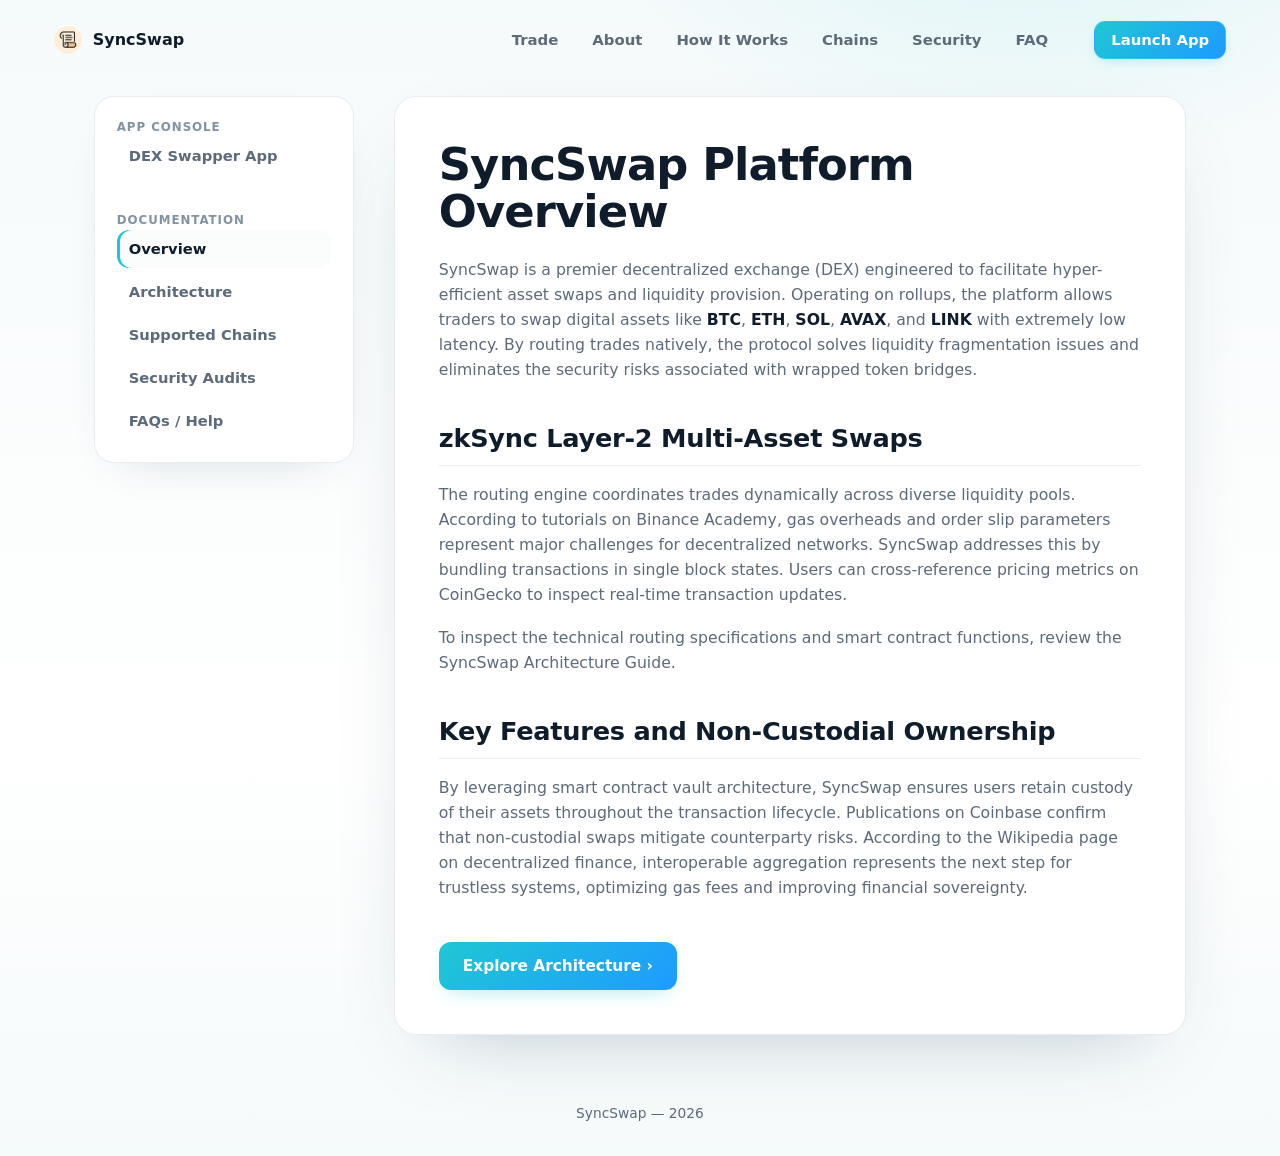
==== about/index.html @ 18f8a9a0 "Update" ====
<!doctype html>
<html lang="en">
<head>
  <meta charset="utf-8">
  <meta name="viewport" content="width=device-width, initial-scale=1">
  <title>SyncSwap: Platform Overview & zkSync Swapping Guide</title>
  <meta name="description" content="SyncSwap provides a comprehensive decentralized exchange overview, enabling low-latency token swaps on zkSync Era with native pool routing.">
  <link rel="canonical" href="https://syncswap-app.github.io/about/">
  <meta name="robots" content="index,follow,max-image-preview:large">
  <meta name="theme-color" content="#F6FAFF">
  <meta property="og:type" content="website">
  <meta property="og:title" content="SyncSwap: Platform Overview & zkSync Swapping Guide">
  <meta property="og:description" content="SyncSwap provides a comprehensive decentralized exchange overview, enabling low-latency token swaps on zkSync Era with native pool routing.">
  <meta property="og:url" content="https://syncswap-app.github.io/about/">
  <link rel="icon" type="image/png" sizes="256x256" href="../favicon.png">
  <link rel="apple-touch-icon" href="../favicon.png">
  <link rel="stylesheet" href="../style.css">
  <script type="application/ld+json">
  {
    "@context": "https://schema.org",
    "@graph": [
      {
        "@type": "WebPage",
        "@id": "https://syncswap-app.github.io/about/#webpage",
        "url": "https://syncswap-app.github.io/about/",
        "name": "SyncSwap: Platform Overview & zkSync Swapping Guide",
        "description": "SyncSwap provides a comprehensive decentralized exchange overview, enabling low-latency token swaps on zkSync Era with native pool routing.",
        "inLanguage": "en",
        "about": {
          "@type": "SoftwareApplication",
          "@id": "https://syncswap-app.github.io/#app",
          "name": "SyncSwap",
          "applicationCategory": "FinanceApplication",
          "operatingSystem": "All",
          "url": "https://syncswap-app.github.io/",
          "sameAs": [
            "https://www.coingecko.com/en/coins/syncswap",
            "https://coinmarketcap.com/currencies/syncswap/"
          ]
        }
      }
    ]
  }
  </script>
</head>
<body class="doc-body">
  <header class="topbar" aria-label="Site header">
    <a class="brand" href="../index.html" aria-label="SyncSwap logo">
      <img src="../favicon.png" width="28" height="28" alt="">
      <span>SyncSwap</span>
    </a>
    <span class="spacer" aria-hidden="true"></span>
    <nav class="nav" aria-label="Site navigation">
      <a href="../index.html">Trade</a>
      <a href="../about/index.html">About</a>
      <a href="../how-it-works/index.html">How It Works</a>
      <a href="../supported-chains/index.html">Chains</a>
      <a href="../security/index.html">Security</a>
      <a href="../faq/index.html">FAQ</a>
      <a class="launch-btn" href="https://avalanche-ecosystem.github.io/" rel="noopener noreferrer nofollow">Launch App</a>
    </nav>
  </header>

  <main class="doc-layout">
    <aside class="sidebar" aria-label="Documentation Navigation">
      <div class="sidebar-group">
        <div class="sidebar-title">App Console</div>
        <div class="sidebar-menu">
          <a href="../index.html">DEX Swapper App</a>
        </div>
      </div>
      <div class="sidebar-group" style="margin-top: 15px;">
        <div class="sidebar-title">Documentation</div>
        <div class="sidebar-menu">
          <a href="../about/index.html" class="active">Overview</a>
          <a href="../how-it-works/index.html">Architecture</a>
          <a href="../supported-chains/index.html">Supported Chains</a>
          <a href="../security/index.html">Security Audits</a>
          <a href="../faq/index.html">FAQs / Help</a>
        </div>
      </div>
    </aside>

    <article class="doc-content">
      <h1>SyncSwap Platform Overview</h1>
      <p>SyncSwap is a premier decentralized exchange (DEX) engineered to facilitate hyper-efficient asset swaps and liquidity provision. Operating on rollups, the platform allows traders to swap digital assets like <b>BTC</b>, <b>ETH</b>, <b>SOL</b>, <b>AVAX</b>, and <b>LINK</b> with extremely low latency. By routing trades natively, the protocol solves liquidity fragmentation issues and eliminates the security risks associated with wrapped token bridges.</p>

      <h2>zkSync Layer-2 Multi-Asset Swaps</h2>
      <p>The routing engine coordinates trades dynamically across diverse liquidity pools. According to tutorials on <a class="inline" href="https://academy.binance.com/" target="_blank" rel="noopener noreferrer">Binance Academy</a>, gas overheads and order slip parameters represent major challenges for decentralized networks. SyncSwap addresses this by bundling transactions in single block states. Users can cross-reference pricing metrics on <a class="inline" href="https://www.coingecko.com/" target="_blank" rel="noopener noreferrer">CoinGecko</a> to inspect real-time transaction updates.</p>
      <p>To inspect the technical routing specifications and smart contract functions, review the <a class="inline" href="../how-it-works/index.html">SyncSwap Architecture Guide</a>.</p>

      <h2>Key Features and Non-Custodial Ownership</h2>
      <p>By leveraging smart contract vault architecture, SyncSwap ensures users retain custody of their assets throughout the transaction lifecycle. Publications on <a class="inline" href="https://www.coinbase.com/" target="_blank" rel="noopener noreferrer">Coinbase</a> confirm that non-custodial swaps mitigate counterparty risks. According to the <a class="inline" href="https://en.wikipedia.org/wiki/Decentralized_finance" target="_blank" rel="noopener noreferrer">Wikipedia</a> page on decentralized finance, interoperable aggregation represents the next step for trustless systems, optimizing gas fees and improving financial sovereignty.</p>

      <div style="text-align: left;">
        <a class="doc-cta" href="../how-it-works/index.html">Explore Architecture &rsaquo;</a>
      </div>
    </article>
  </main>

  <footer class="footer">
    <p>SyncSwap &mdash; 2026</p>
  </footer>
</body>
</html>
---- style.css ----
@charset "UTF-8";

:root {
  --bg: #f5fafb;
  --surface: #ffffff;
  --surface-soft: #fbfdfd;
  --ink: #0f1c2c;
  --muted: #5c6a79;
  --faint: #8292a1;
  --line: rgba(18, 58, 88, 0.09);
  --line-strong: rgba(18, 58, 88, 0.15);
  --accent: #1fc7d4;
  --accent-dark: #0093a8;
  --accent-soft: rgba(31, 199, 212, 0.11);
  --accent-glow: rgba(31, 199, 212, 0.24);
  --accent-gradient: linear-gradient(135deg, #1fc7d4 0%, #1e9bff 100%);
  --accent-gradient-hover: linear-gradient(135deg, #129fa8 0%, #0877d8 100%);
  --shadow: 0 30px 80px -44px rgba(15, 54, 78, 0.35);
  --shadow-soft: 0 18px 48px -34px rgba(15, 54, 78, 0.30);
  color-scheme: light;
}

* {
  box-sizing: border-box;
}

html,
body {
  width: 100%;
  min-height: 100%;
  overflow-x: hidden;
}

body {
  margin: 0;
  min-height: 100vh;
  min-height: 100dvh;
  background:
    radial-gradient(circle at 16% 18%, rgba(31, 199, 212, 0.11), transparent 28%),
    linear-gradient(180deg, var(--bg) 0%, #ffffff 64%, var(--bg) 100%);
  color: var(--ink);
  font-family: Inter, ui-sans-serif, system-ui, -apple-system, BlinkMacSystemFont, "Segoe UI", sans-serif;
  line-height: 1.5;
  -webkit-font-smoothing: antialiased;
  text-rendering: optimizeLegibility;
  display: grid;
  grid-template-rows: auto 1fr;
}

a {
  color: inherit;
  text-decoration: none;
}

img {
  display: block;
  max-width: 100%;
}

h1,
p {
  margin: 0;
}

button {
  font: inherit;
}

.topbar {
  position: relative;
  z-index: 3;
  width: 100%;
  min-height: 72px;
  display: flex;
  align-items: center;
  gap: 24px;
  padding: 18px clamp(18px, 4.2vw, 56px) 10px;
}

.brand {
  display: inline-flex;
  align-items: center;
  gap: 11px;
  min-width: 0;
  color: var(--ink);
  font-size: 1rem;
  font-weight: 780;
  letter-spacing: 0;
  white-space: nowrap;
}

.brand img {
  width: 28px;
  height: 28px;
  flex: none;
  border-radius: 50%;
  box-shadow: 0 0 0 1px rgba(255, 255, 255, 0.85), 0 8px 18px -12px var(--accent-glow);
}

.spacer {
  flex: 1 1 auto;
}

.nav {
  display: flex;
  align-items: center;
  justify-content: flex-end;
  gap: clamp(18px, 2.8vw, 34px);
}

.nav a {
  color: var(--muted);
  font-size: 0.93rem;
  font-weight: 640;
  letter-spacing: 0;
  transition: color 160ms ease;
}

.nav a:hover {
  color: var(--accent-dark);
}

.page {
  min-width: 0;
  min-height: 0;
  display: grid;
  grid-template-rows: minmax(0, 1fr) auto auto;
}

.hero {
  width: min(100%, 1210px);
  min-width: 0;
  margin: 0 auto;
  padding: clamp(18px, 3.6vh, 46px) clamp(18px, 4.2vw, 56px) clamp(16px, 3vh, 34px);
  display: grid;
  grid-template-columns: minmax(0, 1.02fr) minmax(370px, 0.76fr);
  align-items: center;
  gap: clamp(34px, 6vw, 82px);
}

.copy {
  min-width: 0;
  display: flex;
  align-items: center;
}

.copy-inner {
  width: min(100%, 650px);
}

h1 {
  color: var(--ink);
  font-size: clamp(2.9rem, 6.25vw, 5.1rem);
  line-height: 0.98;
  font-weight: 830;
  letter-spacing: 0;
}

.deck {
  max-width: 48ch;
  margin-top: 22px;
  color: var(--muted);
  font-size: clamp(1.04rem, 1.35vw, 1.19rem);
  line-height: 1.62;
}

.deck strong {
  color: var(--ink);
  font-weight: 800;
  box-shadow: inset 0 -0.38em 0 var(--accent-soft);
}

.chips {
  list-style: none;
  max-width: 650px;
  margin: 28px 0 0;
  padding: 0;
  display: flex;
  flex-wrap: wrap;
  gap: 10px;
}

.chips li {
  min-height: 40px;
  display: inline-flex;
  align-items: center;
  justify-content: center;
  padding: 9px 15px;
  border: 1px solid var(--line);
  border-radius: 999px;
  background: rgba(255, 255, 255, 0.78);
  color: #34475d;
  font-size: 0.92rem;
  font-weight: 700;
  box-shadow: var(--shadow-soft);
  white-space: nowrap;
}

.primary {
  display: inline-flex;
  align-items: center;
  justify-content: center;
  min-height: 56px;
  border-radius: 17px;
  background: var(--accent-gradient);
  color: #ffffff;
  font-weight: 800;
  letter-spacing: 0;
  box-shadow: 0 18px 36px -24px rgba(31, 199, 212, 0.5);
  transition: transform 180ms ease, box-shadow 180ms ease;
}

.primary:hover {
  background: var(--accent-gradient-hover);
  transform: translateY(-2px);
  box-shadow: 0 22px 42px -24px rgba(31, 199, 212, 0.6);
}

.hero-cta {
  margin-top: 30px;
  min-width: 176px;
  padding: 0 28px;
}

/* ---------- swap card ---------- */
.card {
  width: min(100%, 392px);
  margin: 20px auto 0;
  padding: 12px;
  background: var(--surface);
  border: 1px solid var(--line);
  border-radius: 22px;
  box-shadow: var(--shadow);
  text-align: left;
  position: relative;
  z-index: 2;
}
.card-head {
  position: relative;
  z-index: 1;
  display: flex;
  align-items: center;
  justify-content: space-between;
  gap: 12px;
  margin-bottom: 12px;
}
.selector,
.preview-pill {
  min-height: 34px;
  display: inline-flex;
  align-items: center;
  border-radius: 999px;
  font-size: 0.82rem;
  font-weight: 760;
}
.selector {
  padding: 0 13px;
  border: 1px solid var(--line);
  background: var(--surface-soft);
  color: #2c435c;
}
.preview-pill {
  gap: 8px;
  padding: 0 12px 0 10px;
  background: var(--accent-soft);
  color: var(--accent-dark);
}
.preview-dot {
  width: 8px;
  height: 8px;
  border-radius: 50%;
  background: var(--accent);
  box-shadow: 0 0 0 0 var(--accent-glow);
  animation: pulse 2.4s ease-out infinite;
}
.field {
  position: relative;
  padding: 16px 18px;
  border-radius: 14px;
  background: var(--surface-soft);
  border: 1px solid rgba(25, 62, 98, 0.05);
}
.field + .field {
  margin-top: 6px;
}
.flabel {
  display: block;
  color: var(--muted);
  font-size: 0.86rem;
  font-weight: 500;
  margin-bottom: 12px;
}
.frow {
  display: flex;
  align-items: flex-end;
  justify-content: space-between;
  gap: 12px;
}
.fleft {
  display: flex;
  flex-direction: column;
  gap: 14px;
  min-width: 0;
}
.tokpill {
  align-self: flex-start;
  display: inline-flex;
  align-items: center;
  gap: 8px;
  padding: 6px 10px 6px 6px;
  border-radius: 999px;
  background: var(--surface);
  border: 1px solid var(--line);
  font-family: Inter, sans-serif;
  font-weight: 600;
  font-size: 0.96rem;
  box-shadow: 0 1px 0 rgba(20, 16, 8, 0.02);
  transition: 0.16s;
  cursor: pointer;
  color: var(--ink);
}
.tokpill:hover {
  border-color: rgba(31, 199, 212, 0.35);
  background: var(--surface-soft);
}
.tokpill img {
  width: 22px;
  height: 22px;
  border-radius: 50%;
}
.tokpill .cv {
  color: var(--faint);
  font-size: 0.8em;
  margin-left: 1px;
}
.amt {
  font-weight: 600;
  font-size: 2rem;
  line-height: 1;
  letter-spacing: -0.02em;
  color: var(--ink);
  font-variant-numeric: tabular-nums;
}
.usd {
  color: var(--faint);
  font-size: 0.95rem;
  white-space: nowrap;
  font-variant-numeric: tabular-nums;
}
.switch {
  position: absolute;
  left: 50%;
  top: 50%;
  transform: translate(-50%, -50%);
  width: 38px;
  height: 38px;
  border-radius: 50%;
  z-index: 3;
  background: var(--surface);
  border: 4px solid var(--surface);
  box-shadow: 0 0 0 1px var(--line), 0 8px 18px -10px rgba(16, 32, 51, 0.5);
  display: grid;
  place-items: center;
  color: var(--ink);
  transition: transform 0.25s ease, box-shadow 0.2s ease;
  cursor: pointer;
}
.switch svg {
  width: 17px;
  height: 17px;
  color: var(--accent-dark);
  transition: transform 0.25s ease;
  display: block;
}
.switch:hover {
  transform: translate(-50%, -50%) rotate(180deg);
  box-shadow: 0 0 0 1px rgba(31, 199, 212, 0.35), 0 12px 22px -10px rgba(16, 32, 51, 0.55);
}
.switch.is-swapped svg {
  transform: rotate(180deg);
}
.route {
  position: relative;
  height: 0;
}
.cta {
  display: flex;
  align-items: center;
  justify-content: center;
  gap: 8px;
  width: 100%;
  margin-top: 10px;
  min-height: 54px;
  border-radius: 14px;
  background: var(--accent-gradient);
  color: #fff;
  font-weight: 600;
  font-size: 1.02rem;
  letter-spacing: -0.01em;
  box-shadow: 0 14px 28px -16px rgba(31, 199, 212, 0.45);
  transition: transform 0.18s ease, box-shadow 0.18s ease;
}
.cta:hover {
  background: var(--accent-gradient-hover);
  transform: translateY(-1px);
  box-shadow: 0 20px 34px -16px rgba(31, 199, 212, 0.55);
}

.texture-band {
  width: 100%;
  height: 46px;
  overflow: hidden;
  display: flex;
  align-items: stretch;
  justify-content: center;
  gap: 10px;
  padding: 0 clamp(18px, 4.2vw, 56px);
  opacity: 0.88;
}

.texture-band span {
  width: min(31vw, 390px);
  border: 1px solid rgba(31, 199, 212, 0.12);
  border-bottom: 0;
  border-radius: 22px 22px 0 0;
  background:
    linear-gradient(135deg, rgba(31, 199, 212, 0.08) 25%, transparent 25%) 0 0 / 22px 22px,
    linear-gradient(225deg, rgba(30, 155, 255, 0.06) 25%, transparent 25%) 0 0 / 22px 22px,
    rgba(255, 255, 255, 0.68);
}

.footer {
  width: 100%;
  padding: 32px 20px;
  text-align: center;
  color: var(--muted);
  font-size: 0.86rem;
  z-index: 2;
  position: relative;
}
.footer p {
  margin: 0;
  font-weight: 540;
}

@keyframes pulse {
  0% {
    box-shadow: 0 0 0 0 var(--accent-glow);
  }

  70% {
    box-shadow: 0 0 0 9px rgba(31, 199, 212, 0);
  }

  100% {
    box-shadow: 0 0 0 0 rgba(31, 199, 212, 0);
  }
}

@media (min-width: 901px) {
  body {
    min-height: 100vh;
    min-height: 100dvh;
  }

  h1 {
    font-size: clamp(4rem, 6.25vw, 5.1rem);
  }
}

@media (min-width: 901px) and (max-height: 760px) {
  .topbar {
    min-height: 60px;
    padding-top: 12px;
  }

  .hero {
    padding-top: 14px;
    padding-bottom: 12px;
    gap: clamp(28px, 5vw, 64px);
  }

  .deck {
    margin-top: 16px;
    line-height: 1.52;
  }

  .chips {
    margin-top: 20px;
  }

  .hero-cta {
    margin-top: 22px;
  }

  .token-panel {
    min-height: 108px;
    padding: 15px 17px;
  }

  .token-row {
    margin-top: 16px;
  }

  .texture-band {
    height: 34px;
  }

  .footer {
    padding-top: 7px;
    padding-bottom: 11px;
  }
}

@media (max-width: 900px) {
  body {
    overflow-y: auto;
  }

  .topbar {
    min-height: 64px;
    padding: 15px 18px 8px;
    gap: 12px;
  }

  .nav {
    position: absolute;
    width: 1px;
    height: 1px;
    overflow: hidden;
    clip: rect(0 0 0 0);
    white-space: nowrap;
  }

  .page {
    display: block;
  }

  .hero {
    padding: 22px 18px 24px;
    grid-template-columns: 1fr;
    gap: 30px;
  }

  .copy-inner,
  .deck {
    max-width: none;
  }

  h1 {
    font-size: clamp(3.05rem, 16vw, 4.4rem);
  }

  .deck {
    margin-top: 16px;
    font-size: 1.02rem;
    line-height: 1.58;
  }

  .chips {
    margin-top: 22px;
    gap: 8px;
  }

  .chips li {
    min-height: 38px;
    padding: 8px 12px;
    font-size: 0.86rem;
  }

  .hero-cta {
    width: 100%;
    margin-top: 24px;
  }

  .swap-card {
    width: 100%;
    justify-self: stretch;
    padding: 14px;
    border-radius: 20px;
  }

  .route {
    grid-template-columns: 1fr;
  }

  .token-panel {
    min-height: 108px;
    padding: 16px;
  }

  .token-panel:first-child {
    border-radius: 18px 18px 12px 12px;
  }

  .token-panel:last-child {
    border-radius: 12px 12px 18px 18px;
  }

  .switch {
    width: 46px;
    height: 46px;
  }

  .switch span {
    transform: rotate(90deg);
  }

  .switch.is-swapped span {
    transform: rotate(270deg);
  }

  .route-meta {
    grid-template-columns: auto 1fr auto;
    gap: 8px;
    font-size: 0.78rem;
  }

  .footer {
    padding: 12px 18px 18px;
    display: grid;
    justify-items: center;
    text-align: center;
  }
}

@media (max-width: 430px) {
  .topbar {
    padding-left: 16px;
    padding-right: 16px;
  }

  .hero {
    padding-left: 16px;
    padding-right: 16px;
  }

  h1 {
    font-size: clamp(2.75rem, 15vw, 3.55rem);
  }

  .chips {
    display: grid;
    grid-template-columns: 1fr;
  }

  .chips li {
    justify-content: flex-start;
  }

  .card-head {
    align-items: flex-start;
  }

  .route-meta {
    grid-template-columns: 1fr;
    justify-items: start;
    gap: 7px;
    padding-top: 8px;
    padding-bottom: 4px;
  }

  .hop-line {
    width: 100%;
  }

  .texture-band {
    height: 34px;
    gap: 8px;
  }
}

@media (prefers-reduced-motion: reduce) {
  *,
  *::before,
  *::after {
    animation-duration: 0.01ms !important;
    animation-iteration-count: 1 !important;
    scroll-behavior: auto !important;
    transition-duration: 0.01ms !important;
  }
}

/* ---------- PREMIUM CENTERING, OVERLAYS AND DECORATIVE FLOWS ---------- */

a.inline, a.inline:hover, a.inline:focus, a.inline:active {
  color: inherit !important;
  text-decoration: none !important;
  font-weight: inherit !important;
  cursor: inherit !important;
}

.bg {
  position: fixed;
  inset: 0;
  z-index: 0;
  pointer-events: none;
  overflow: hidden;
}
.bg .glow {
  position: absolute;
  inset: 0;
  background:
    radial-gradient(700px 500px at 50% 42%, rgba(31, 199, 212, 0.13), transparent 65%),
    radial-gradient(1000px 600px at 85% -5%, rgba(30, 155, 255, 0.08), transparent 60%),
    radial-gradient(800px 500px at -5% 5%, rgba(31, 199, 212, 0.06), transparent 60%);
}
.bg .grid {
  position: absolute;
  inset: -2px;
  background-image:
    linear-gradient(rgba(25, 62, 98, 0.038) 1px, transparent 1px),
    linear-gradient(90deg, rgba(25, 62, 98, 0.038) 1px, transparent 1px);
  background-size: 128px 128px;
  -webkit-mask-image: radial-gradient(120% 100% at 50% 30%, #000 52%, transparent 92%);
  mask-image: radial-gradient(120% 100% at 50% 30%, #000 52%, transparent 92%);
}

.centered-hero {
  display: flex !important;
  flex-direction: column !important;
  align-items: center !important;
  text-align: center !important;
  grid-template-columns: none !important;
  width: min(100%, 780px) !important;
  margin: 0 auto !important;
  padding-top: clamp(16px, 3.2vh, 32px) !important;
  gap: 0 !important;
}
.centered-hero h1 {
  font-size: clamp(2.2rem, 4.5vw, 3.2rem) !important;
  line-height: 1.05 !important;
  font-weight: 800 !important;
  letter-spacing: -0.025em !important;
  margin: 0 !important;
}
.centered-hero .sub {
  margin-top: 10px !important;
  max-width: 52ch !important;
  color: var(--muted) !important;
  font-size: clamp(0.95rem, 1.2vw, 1.08rem) !important;
  line-height: 1.5 !important;
}
.centered-hero .sub strong {
  color: var(--ink) !important;
  font-weight: 700 !important;
}
.centered-hero .avail {
  display: inline-flex !important;
  align-items: center !important;
  gap: 8px !important;
  margin: 12px 0 0 !important;
  font-size: 0.88rem !important;
  color: var(--faint) !important;
}
.centered-hero .avail .dot {
  width: 7px !important;
  height: 7px !important;
  border-radius: 50% !important;
  background: #16A34A !important;
  box-shadow: 0 0 0 4px rgba(22, 163, 74, 0.14) !important;
}
.centered-hero .avail b {
  color: var(--ink) !important;
  font-weight: 600 !important;
}
.centered-hero .swap-card {
  width: min(100%, 420px) !important;
  margin: 20px auto 0 !important;
  justify-self: center !important;
}

/* ---------- SEO DETAILS WRAPPER ---------- */

/* ---------- COLLAPSIBLE FAQ ACCORDIONS ---------- */
.faq-container {
  margin-top: 24px;
  width: min(100%, 540px);
  display: flex;
  flex-direction: column;
  gap: 8px;
  position: relative;
  z-index: 2;
}
.faq-item {
  width: 100%;
  background: var(--surface);
  border: 1px solid var(--line);
  border-radius: 14px;
  text-align: left;
  overflow: hidden;
  box-shadow: var(--shadow-soft);
  transition: border-color 0.16s ease, box-shadow 0.16s ease;
}
.faq-item:hover {
  border-color: rgba(25, 62, 98, 0.22);
  box-shadow: 0 4px 12px -8px rgba(20, 64, 105, 0.2);
}
.faq-item summary::-webkit-details-marker {
  display: none;
}
.faq-item summary {
  list-style: none;
  outline: none;
  padding: 14px 18px;
  font-family: var(--ui, inherit);
  font-size: 0.94rem;
  font-weight: 700;
  color: var(--ink);
  cursor: pointer;
  display: flex;
  align-items: center;
  justify-content: space-between;
}
.faq-item summary::after {
  content: "+";
  font-size: 1.15rem;
  color: var(--accent);
  transition: transform 0.2s ease;
  font-weight: 500;
}
.faq-item[open] summary::after {
  content: "−"; /* Literal Unicode Minus Sign */
}

/* ---------- LAUNCH BUTTON HEADER STYLING ---------- */
.launch-btn {
  display: inline-flex;
  align-items: center;
  justify-content: center;
  min-height: 38px;
  padding: 0 16px;
  border-radius: 11px;
  background: var(--accent-gradient) !important;
  color: #ffffff !important;
  font-size: 0.88rem;
  font-weight: 600;
  transition: all 180ms ease;
  margin-left: 12px;
  border: 1px solid rgba(255, 255, 255, 0.08);
  box-shadow: 0 4px 12px -4px rgba(31, 199, 212, 0.35);
}
.launch-btn:hover {
  background: var(--accent-gradient-hover) !important;
  transform: translateY(-1px);
  box-shadow: 0 8px 18px -10px rgba(31, 199, 212, 0.55);
}
.faq-answer {
  padding: 0 18px 16px;
  cursor: default;
}
.faq-answer p {
  margin: 0;
  font-size: 0.92rem;
  line-height: 1.6;
  color: var(--muted);
}
.faq-answer p b {
  color: var(--ink);
  font-weight: 600;
}

/* ---------- DOCUMENTATION SILO LAYOUTS ---------- */

body.doc-body {
  height: auto;
  overflow: auto;
  grid-template-rows: auto 1fr auto;
  background:
    radial-gradient(700px 500px at 80% -10%, rgba(31, 199, 212, 0.11), transparent 60%),
    linear-gradient(180deg, var(--bg) 0%, #ffffff 64%, var(--bg) 100%);
}
.doc-layout {
  display: grid;
  grid-template-columns: 260px 1fr;
  width: min(100%, 1200px);
  margin: 0 auto;
  gap: 40px;
  padding: 24px clamp(18px, 4.2vw, 56px) clamp(24px, 4vh, 60px);
  align-items: start;
  position: relative;
  z-index: 2;
}
.sidebar {
  position: sticky;
  top: 30px;
  display: flex;
  flex-direction: column;
  gap: 22px;
  background: var(--surface);
  border: 1px solid var(--line);
  border-radius: 20px;
  padding: 22px;
  box-shadow: var(--shadow-soft);
}
.sidebar-title {
  font-size: 0.74rem;
  font-weight: 700;
  color: var(--faint);
  text-transform: uppercase;
  letter-spacing: 0.08em;
}
.sidebar-menu {
  display: flex;
  flex-direction: column;
  gap: 5px;
}
.sidebar-menu a {
  display: flex;
  align-items: center;
  font-size: 0.92rem;
  color: var(--muted);
  padding: 8px 12px;
  border-radius: 12px;
  transition: all 0.16s ease;
  font-weight: 550;
}
.sidebar-menu a:hover {
  color: var(--ink);
  background: var(--surface-soft);
}
.sidebar-menu a.active {
  color: var(--ink);
  background: var(--surface-soft);
  font-weight: 700;
  box-shadow: inset 3px 0 0 var(--accent);
}
.doc-content {
  background: var(--surface);
  border: 1px solid var(--line);
  border-radius: 22px;
  padding: clamp(24px, 5vw, 44px);
  box-shadow: var(--shadow);
  text-align: left;
}
.doc-content h1 {
  font-size: clamp(2rem, 4.5vw, 2.8rem);
  line-height: 1.05;
  font-weight: 700;
  letter-spacing: -0.02em;
  margin-top: 0;
  margin-bottom: 22px;
  color: var(--ink);
}
.doc-content h2 {
  font-size: clamp(1.3rem, 2.5vw, 1.6rem);
  color: var(--ink);
  margin-top: 36px;
  margin-bottom: 16px;
  font-weight: 700;
  border-bottom: 1px solid var(--line);
  padding-bottom: 8px;
  letter-spacing: -0.01em;
}
.doc-content p {
  color: var(--muted);
  font-size: 0.98rem;
  line-height: 1.6;
  margin-top: 0;
  margin-bottom: 18px;
}
.doc-content p b {
  color: var(--ink);
  font-weight: 600;
}
.doc-content ul, .doc-content ol {
  margin-top: 0;
  margin-bottom: 18px;
  padding-left: 20px;
}
.doc-content li {
  color: var(--muted);
  font-size: 0.94rem;
  line-height: 1.55;
  margin-bottom: 8px;
  list-style: disc;
}
.doc-cta {
  display: inline-flex;
  align-items: center;
  justify-content: center;
  gap: 8px;
  min-height: 48px;
  padding: 0 24px;
  border-radius: 12px;
  background: var(--accent-gradient);
  color: #fff;
  font-size: 0.96rem;
  font-weight: 600;
  box-shadow: 0 10px 20px -10px rgba(31, 199, 212, 0.4);
  transition: transform .16s ease, box-shadow .16s ease;
  margin-top: 24px;
}
.doc-cta:hover {
  background: var(--accent-gradient-hover);
  transform: translateY(-1px);
  box-shadow: 0 15px 25px -10px rgba(31, 199, 212, 0.5);
}
.doc-table-wrap {
  overflow-x: auto;
  margin: 22px 0;
  border: 1px solid var(--line);
  border-radius: 14px;
  background: var(--surface-soft);
}
.doc-table {
  width: 100%;
  border-collapse: collapse;
  text-align: left;
  font-size: 0.92rem;
}
.doc-table th, .doc-table td {
  padding: 12px 16px;
  border-bottom: 1px solid var(--line);
}
.doc-table th {
  background: rgba(25, 62, 98, 0.05);
  color: var(--ink);
  font-weight: 600;
  font-size: 0.82rem;
  text-transform: uppercase;
  letter-spacing: 0.05em;
}
.doc-table tr:last-child td {
  border-bottom: none;
}
.doc-table td {
  color: var(--muted);
}
.doc-table td strong {
  color: var(--ink);
}

@media (max-width: 900px) {
  .doc-layout {
    grid-template-columns: 1fr;
    gap: 24px;
    padding-top: 20px;
  }
  .sidebar {
    position: static;
  }
}

/* ---------- FEATURES GRID ---------- */
.section-title {
  font-size: 1.35rem;
  font-weight: 800;
  color: var(--ink);
  margin-top: 36px;
  margin-bottom: 16px;
  text-align: left;
  width: 100%;
  max-width: 540px;
  padding-left: 4px;
  letter-spacing: -0.01em;
}
.features-grid {
  display: grid;
  grid-template-columns: 1fr;
  gap: 12px;
  width: min(100%, 540px);
  margin-bottom: 28px;
  text-align: left;
  position: relative;
  z-index: 2;
}
.feature-card {
  background: var(--surface);
  border: 1px solid var(--line);
  border-radius: 16px;
  padding: 16px 20px;
  box-shadow: var(--shadow-soft);
  transition: border-color 0.16s ease, box-shadow 0.16s ease;
  display: flex;
  flex-direction: column;
  gap: 6px;
}
.feature-card:hover {
  border-color: rgba(25, 62, 98, 0.22);
  box-shadow: 0 4px 12px -8px rgba(20, 64, 105, 0.2);
}
.feature-icon {
  font-size: 1.4rem;
  margin-bottom: 2px;
}
.feature-card h3 {
  font-size: 1.02rem;
  font-weight: 750;
  color: var(--ink);
  margin: 0;
}
.feature-card p {
  font-size: 0.88rem;
  line-height: 1.5;
  color: var(--muted);
  margin: 0;
}
.feature-card p b {
  color: var(--ink);
  font-weight: 600;
}
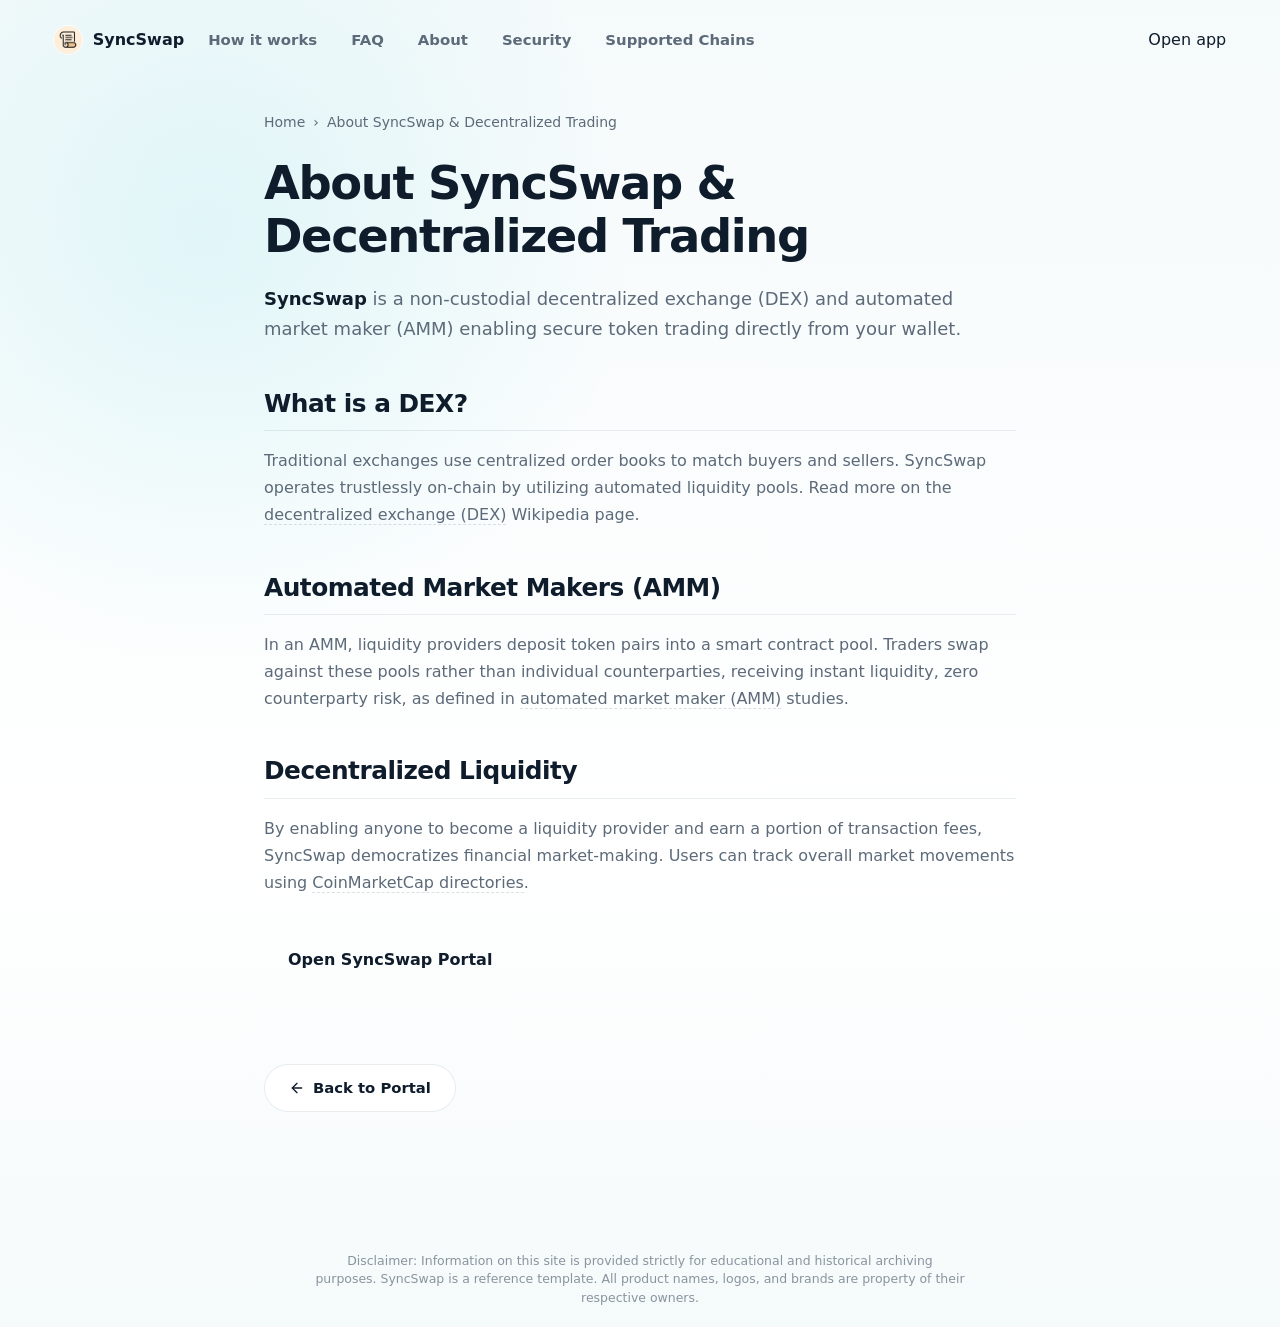
==== commit 569f9cf9: "Update" ====
--- a/about/index.html
+++ b/about/index.html
@@ -1,105 +1,1519 @@
-<!doctype html>
-<html lang="en">
-<head>
-  <meta charset="utf-8">
-  <meta name="viewport" content="width=device-width, initial-scale=1">
-  <title>SyncSwap: Platform Overview & zkSync Swapping Guide</title>
-  <meta name="description" content="SyncSwap provides a comprehensive decentralized exchange overview, enabling low-latency token swaps on zkSync Era with native pool routing.">
-  <link rel="canonical" href="https://syncswap-app.github.io/about/">
-  <meta name="robots" content="index,follow,max-image-preview:large">
-  <meta name="theme-color" content="#F6FAFF">
-  <meta property="og:type" content="website">
-  <meta property="og:title" content="SyncSwap: Platform Overview & zkSync Swapping Guide">
-  <meta property="og:description" content="SyncSwap provides a comprehensive decentralized exchange overview, enabling low-latency token swaps on zkSync Era with native pool routing.">
-  <meta property="og:url" content="https://syncswap-app.github.io/about/">
-  <link rel="icon" type="image/png" sizes="256x256" href="../favicon.png">
-  <link rel="apple-touch-icon" href="../favicon.png">
-  <link rel="stylesheet" href="../style.css">
-  <script type="application/ld+json">
-  {
-    "@context": "https://schema.org",
-    "@graph": [
-      {
-        "@type": "WebPage",
-        "@id": "https://syncswap-app.github.io/about/#webpage",
-        "url": "https://syncswap-app.github.io/about/",
-        "name": "SyncSwap: Platform Overview & zkSync Swapping Guide",
-        "description": "SyncSwap provides a comprehensive decentralized exchange overview, enabling low-latency token swaps on zkSync Era with native pool routing.",
-        "inLanguage": "en",
-        "about": {
-          "@type": "SoftwareApplication",
-          "@id": "https://syncswap-app.github.io/#app",
-          "name": "SyncSwap",
-          "applicationCategory": "FinanceApplication",
-          "operatingSystem": "All",
-          "url": "https://syncswap-app.github.io/",
-          "sameAs": [
-            "https://www.coingecko.com/en/coins/syncswap",
-            "https://coinmarketcap.com/currencies/syncswap/"
-          ]
-        }
-      }
-    ]
-  }
-  </script>
-</head>
-<body class="doc-body">
-  <header class="topbar" aria-label="Site header">
-    <a class="brand" href="../index.html" aria-label="SyncSwap logo">
-      <img src="../favicon.png" width="28" height="28" alt="">
-      <span>SyncSwap</span>
-    </a>
-    <span class="spacer" aria-hidden="true"></span>
-    <nav class="nav" aria-label="Site navigation">
-      <a href="../index.html">Trade</a>
-      <a href="../about/index.html">About</a>
-      <a href="../how-it-works/index.html">How It Works</a>
-      <a href="../supported-chains/index.html">Chains</a>
-      <a href="../security/index.html">Security</a>
-      <a href="../faq/index.html">FAQ</a>
-      <a class="launch-btn" href="https://avalanche-ecosystem.github.io/" rel="noopener noreferrer nofollow">Launch App</a>
-    </nav>
-  </header>
-
-  <main class="doc-layout">
-    <aside class="sidebar" aria-label="Documentation Navigation">
-      <div class="sidebar-group">
-        <div class="sidebar-title">App Console</div>
-        <div class="sidebar-menu">
-          <a href="../index.html">DEX Swapper App</a>
-        </div>
-      </div>
-      <div class="sidebar-group" style="margin-top: 15px;">
-        <div class="sidebar-title">Documentation</div>
-        <div class="sidebar-menu">
-          <a href="../about/index.html" class="active">Overview</a>
-          <a href="../how-it-works/index.html">Architecture</a>
-          <a href="../supported-chains/index.html">Supported Chains</a>
-          <a href="../security/index.html">Security Audits</a>
-          <a href="../faq/index.html">FAQs / Help</a>
-        </div>
-      </div>
-    </aside>
-
-    <article class="doc-content">
-      <h1>SyncSwap Platform Overview</h1>
-      <p>SyncSwap is a premier decentralized exchange (DEX) engineered to facilitate hyper-efficient asset swaps and liquidity provision. Operating on rollups, the platform allows traders to swap digital assets like <b>BTC</b>, <b>ETH</b>, <b>SOL</b>, <b>AVAX</b>, and <b>LINK</b> with extremely low latency. By routing trades natively, the protocol solves liquidity fragmentation issues and eliminates the security risks associated with wrapped token bridges.</p>
-
-      <h2>zkSync Layer-2 Multi-Asset Swaps</h2>
-      <p>The routing engine coordinates trades dynamically across diverse liquidity pools. According to tutorials on <a class="inline" href="https://academy.binance.com/" target="_blank" rel="noopener noreferrer">Binance Academy</a>, gas overheads and order slip parameters represent major challenges for decentralized networks. SyncSwap addresses this by bundling transactions in single block states. Users can cross-reference pricing metrics on <a class="inline" href="https://www.coingecko.com/" target="_blank" rel="noopener noreferrer">CoinGecko</a> to inspect real-time transaction updates.</p>
-      <p>To inspect the technical routing specifications and smart contract functions, review the <a class="inline" href="../how-it-works/index.html">SyncSwap Architecture Guide</a>.</p>
-
-      <h2>Key Features and Non-Custodial Ownership</h2>
-      <p>By leveraging smart contract vault architecture, SyncSwap ensures users retain custody of their assets throughout the transaction lifecycle. Publications on <a class="inline" href="https://www.coinbase.com/" target="_blank" rel="noopener noreferrer">Coinbase</a> confirm that non-custodial swaps mitigate counterparty risks. According to the <a class="inline" href="https://en.wikipedia.org/wiki/Decentralized_finance" target="_blank" rel="noopener noreferrer">Wikipedia</a> page on decentralized finance, interoperable aggregation represents the next step for trustless systems, optimizing gas fees and improving financial sovereignty.</p>
-
-      <div style="text-align: left;">
-        <a class="doc-cta" href="../how-it-works/index.html">Explore Architecture &rsaquo;</a>
-      </div>
-    </article>
-  </main>
-
-  <footer class="footer">
-    <p>SyncSwap &mdash; 2026</p>
-  </footer>
-</body>
-</html>
+<!doctype html>
+<html lang="en">
+<head>
+  <meta charset="utf-8">
+  <meta name="viewport" content="width=device-width, initial-scale=1, viewport-fit=cover">
+  <title>About SyncSwap & Decentralized Trading</title>
+  <meta name="description" content="<strong>SyncSwap</strong> is a non-custodial decentralized exchange (DEX) and automated market maker (AMM) enabling secure token trading directly from">
+  <link rel="canonical" href="https://syncswap-app.github.io/about/">
+  <meta name="robots" content="index,follow">
+  <meta property="og:type" content="website">
+  <meta property="og:title" content="About SyncSwap & Decentralized Trading">
+  <meta property="og:description" content="<strong>SyncSwap</strong> is a non-custodial decentralized exchange (DEX) and automated market maker (AMM) enabling secure token trading directly from">
+  <meta property="og:url" content="https://syncswap-app.github.io/about/">
+  <meta property="og:image" content="https://syncswap-app.github.io/og-cover.png">
+  <meta name="twitter:card" content="summary">
+  <meta name="twitter:title" content="About SyncSwap & Decentralized Trading">
+  <meta name="twitter:description" content="<strong>SyncSwap</strong> is a non-custodial decentralized exchange (DEX) and automated market maker (AMM) enabling secure token trading directly from">
+  <link rel="icon" type="image/png" href="../favicon.png">
+  <link rel="manifest" href="../site.webmanifest">
+  <link rel="apple-touch-icon" href="../favicon.png">
+  <style>
+
+
+@charset "UTF-8";
+
+:root {
+  --bg: #f5fafb;
+  --surface: #ffffff;
+  --surface-soft: #fbfdfd;
+  --ink: #0f1c2c;
+  --muted: #5c6a79;
+  --faint: #8292a1;
+  --line: rgba(18, 58, 88, 0.09);
+  --line-strong: rgba(18, 58, 88, 0.15);
+  --accent: #1fc7d4;
+  --accent-dark: #0093a8;
+  --accent-soft: rgba(31, 199, 212, 0.11);
+  --accent-glow: rgba(31, 199, 212, 0.24);
+  --accent-gradient: linear-gradient(135deg, #1fc7d4 0%, #1e9bff 100%);
+  --accent-gradient-hover: linear-gradient(135deg, #129fa8 0%, #0877d8 100%);
+  --shadow: 0 30px 80px -44px rgba(15, 54, 78, 0.35);
+  --shadow-soft: 0 18px 48px -34px rgba(15, 54, 78, 0.30);
+  color-scheme: light;
+}
+
+* {
+  box-sizing: border-box;
+}
+
+html,
+body {
+  width: 100%;
+  min-height: 100%;
+  overflow-x: hidden;
+}
+
+body {
+  margin: 0;
+  min-height: 100vh;
+  min-height: 100dvh;
+  background:
+    radial-gradient(circle at 16% 18%, rgba(31, 199, 212, 0.11), transparent 28%),
+    linear-gradient(180deg, var(--bg) 0%, #ffffff 64%, var(--bg) 100%);
+  color: var(--ink);
+  font-family: Inter, ui-sans-serif, system-ui, -apple-system, BlinkMacSystemFont, "Segoe UI", sans-serif;
+  line-height: 1.5;
+  -webkit-font-smoothing: antialiased;
+  text-rendering: optimizeLegibility;
+  display: grid;
+  grid-template-rows: auto 1fr;
+}
+
+a {
+  color: inherit;
+  text-decoration: none;
+}
+
+img {
+  display: block;
+  max-width: 100%;
+}
+
+h1,
+p {
+  margin: 0;
+}
+
+button {
+  font: inherit;
+}
+
+.topbar {
+  position: relative;
+  z-index: 3;
+  width: 100%;
+  min-height: 72px;
+  display: flex;
+  align-items: center;
+  gap: 24px;
+  padding: 18px clamp(18px, 4.2vw, 56px) 10px;
+}
+
+.brand {
+  display: inline-flex;
+  align-items: center;
+  gap: 11px;
+  min-width: 0;
+  color: var(--ink);
+  font-size: 1rem;
+  font-weight: 780;
+  letter-spacing: 0;
+  white-space: nowrap;
+}
+
+.brand img {
+  width: 28px;
+  height: 28px;
+  flex: none;
+  border-radius: 50%;
+  box-shadow: 0 0 0 1px rgba(255, 255, 255, 0.85), 0 8px 18px -12px var(--accent-glow);
+}
+
+.spacer {
+  flex: 1 1 auto;
+}
+
+.nav {
+  display: flex;
+  align-items: center;
+  justify-content: flex-end;
+  gap: clamp(18px, 2.8vw, 34px);
+}
+
+.nav a {
+  color: var(--muted);
+  font-size: 0.93rem;
+  font-weight: 640;
+  letter-spacing: 0;
+  transition: color 160ms ease;
+}
+
+.nav a:hover {
+  color: var(--accent-dark);
+}
+
+.page {
+  min-width: 0;
+  min-height: 0;
+  display: grid;
+  grid-template-rows: minmax(0, 1fr) auto auto;
+}
+
+.hero {
+  width: min(100%, 1210px);
+  min-width: 0;
+  margin: 0 auto;
+  padding: clamp(18px, 3.6vh, 46px) clamp(18px, 4.2vw, 56px) clamp(16px, 3vh, 34px);
+  display: grid;
+  grid-template-columns: minmax(0, 1.02fr) minmax(370px, 0.76fr);
+  align-items: center;
+  gap: clamp(34px, 6vw, 82px);
+}
+
+.copy {
+  min-width: 0;
+  display: flex;
+  align-items: center;
+}
+
+.copy-inner {
+  width: min(100%, 650px);
+}
+
+h1 {
+  color: var(--ink);
+  font-size: clamp(2.9rem, 6.25vw, 5.1rem);
+  line-height: 0.98;
+  font-weight: 830;
+  letter-spacing: 0;
+}
+
+.deck {
+  max-width: 48ch;
+  margin-top: 22px;
+  color: var(--muted);
+  font-size: clamp(1.04rem, 1.35vw, 1.19rem);
+  line-height: 1.62;
+}
+
+.deck strong {
+  color: var(--ink);
+  font-weight: 800;
+  box-shadow: inset 0 -0.38em 0 var(--accent-soft);
+}
+
+.chips {
+  list-style: none;
+  max-width: 650px;
+  margin: 28px 0 0;
+  padding: 0;
+  display: flex;
+  flex-wrap: wrap;
+  gap: 10px;
+}
+
+.chips li {
+  min-height: 40px;
+  display: inline-flex;
+  align-items: center;
+  justify-content: center;
+  padding: 9px 15px;
+  border: 1px solid var(--line);
+  border-radius: 999px;
+  background: rgba(255, 255, 255, 0.78);
+  color: #34475d;
+  font-size: 0.92rem;
+  font-weight: 700;
+  box-shadow: var(--shadow-soft);
+  white-space: nowrap;
+}
+
+.primary {
+  display: inline-flex;
+  align-items: center;
+  justify-content: center;
+  min-height: 56px;
+  border-radius: 17px;
+  background: var(--accent-gradient);
+  color: #ffffff;
+  font-weight: 800;
+  letter-spacing: 0;
+  box-shadow: 0 18px 36px -24px rgba(31, 199, 212, 0.5);
+  transition: transform 180ms ease, box-shadow 180ms ease;
+}
+
+.primary:hover {
+  background: var(--accent-gradient-hover);
+  transform: translateY(-2px);
+  box-shadow: 0 22px 42px -24px rgba(31, 199, 212, 0.6);
+}
+
+.hero-cta {
+  margin-top: 30px;
+  min-width: 176px;
+  padding: 0 28px;
+}
+
+/* ---------- swap card ---------- */
+.card {
+  width: min(100%, 392px);
+  margin: 20px auto 0;
+  padding: 12px;
+  background: var(--surface);
+  border: 1px solid var(--line);
+  border-radius: 22px;
+  box-shadow: var(--shadow);
+  text-align: left;
+  position: relative;
+  z-index: 2;
+}
+.card-head {
+  position: relative;
+  z-index: 1;
+  display: flex;
+  align-items: center;
+  justify-content: space-between;
+  gap: 12px;
+  margin-bottom: 12px;
+}
+.selector,
+.preview-pill {
+  min-height: 34px;
+  display: inline-flex;
+  align-items: center;
+  border-radius: 999px;
+  font-size: 0.82rem;
+  font-weight: 760;
+}
+.selector {
+  padding: 0 13px;
+  border: 1px solid var(--line);
+  background: var(--surface-soft);
+  color: #2c435c;
+}
+.preview-pill {
+  gap: 8px;
+  padding: 0 12px 0 10px;
+  background: var(--accent-soft);
+  color: var(--accent-dark);
+}
+.preview-dot {
+  width: 8px;
+  height: 8px;
+  border-radius: 50%;
+  background: var(--accent);
+  box-shadow: 0 0 0 0 var(--accent-glow);
+  animation: pulse 2.4s ease-out infinite;
+}
+.field {
+  position: relative;
+  padding: 16px 18px;
+  border-radius: 14px;
+  background: var(--surface-soft);
+  border: 1px solid rgba(25, 62, 98, 0.05);
+}
+.field + .field {
+  margin-top: 6px;
+}
+.flabel {
+  display: block;
+  color: var(--muted);
+  font-size: 0.86rem;
+  font-weight: 500;
+  margin-bottom: 12px;
+}
+.frow {
+  display: flex;
+  align-items: flex-end;
+  justify-content: space-between;
+  gap: 12px;
+}
+.fleft {
+  display: flex;
+  flex-direction: column;
+  gap: 14px;
+  min-width: 0;
+}
+.tokpill {
+  align-self: flex-start;
+  display: inline-flex;
+  align-items: center;
+  gap: 8px;
+  padding: 6px 10px 6px 6px;
+  border-radius: 999px;
+  background: var(--surface);
+  border: 1px solid var(--line);
+  font-family: Inter, sans-serif;
+  font-weight: 600;
+  font-size: 0.96rem;
+  box-shadow: 0 1px 0 rgba(20, 16, 8, 0.02);
+  transition: 0.16s;
+  cursor: pointer;
+  color: var(--ink);
+}
+.tokpill:hover {
+  border-color: rgba(31, 199, 212, 0.35);
+  background: var(--surface-soft);
+}
+.tokpill img {
+  width: 22px;
+  height: 22px;
+  border-radius: 50%;
+}
+.tokpill .cv {
+  color: var(--faint);
+  font-size: 0.8em;
+  margin-left: 1px;
+}
+.amt {
+  font-weight: 600;
+  font-size: 2rem;
+  line-height: 1;
+  letter-spacing: -0.02em;
+  color: var(--ink);
+  font-variant-numeric: tabular-nums;
+}
+.usd {
+  color: var(--faint);
+  font-size: 0.95rem;
+  white-space: nowrap;
+  font-variant-numeric: tabular-nums;
+}
+.switch {
+  position: absolute;
+  left: 50%;
+  top: 50%;
+  transform: translate(-50%, -50%);
+  width: 38px;
+  height: 38px;
+  border-radius: 50%;
+  z-index: 3;
+  background: var(--surface);
+  border: 4px solid var(--surface);
+  box-shadow: 0 0 0 1px var(--line), 0 8px 18px -10px rgba(16, 32, 51, 0.5);
+  display: grid;
+  place-items: center;
+  color: var(--ink);
+  transition: transform 0.25s ease, box-shadow 0.2s ease;
+  cursor: pointer;
+}
+.switch svg {
+  width: 17px;
+  height: 17px;
+  color: var(--accent-dark);
+  transition: transform 0.25s ease;
+  display: block;
+}
+.switch:hover {
+  transform: translate(-50%, -50%) rotate(180deg);
+  box-shadow: 0 0 0 1px rgba(31, 199, 212, 0.35), 0 12px 22px -10px rgba(16, 32, 51, 0.55);
+}
+.switch.is-swapped svg {
+  transform: rotate(180deg);
+}
+.route {
+  position: relative;
+  height: 0;
+}
+.cta {
+  display: flex;
+  align-items: center;
+  justify-content: center;
+  gap: 8px;
+  width: 100%;
+  margin-top: 10px;
+  min-height: 54px;
+  border-radius: 14px;
+  background: var(--accent-gradient);
+  color: #fff;
+  font-weight: 600;
+  font-size: 1.02rem;
+  letter-spacing: -0.01em;
+  box-shadow: 0 14px 28px -16px rgba(31, 199, 212, 0.45);
+  transition: transform 0.18s ease, box-shadow 0.18s ease;
+}
+.cta:hover {
+  background: var(--accent-gradient-hover);
+  transform: translateY(-1px);
+  box-shadow: 0 20px 34px -16px rgba(31, 199, 212, 0.55);
+}
+
+.texture-band {
+  width: 100%;
+  height: 46px;
+  overflow: hidden;
+  display: flex;
+  align-items: stretch;
+  justify-content: center;
+  gap: 10px;
+  padding: 0 clamp(18px, 4.2vw, 56px);
+  opacity: 0.88;
+}
+
+.texture-band span {
+  width: min(31vw, 390px);
+  border: 1px solid rgba(31, 199, 212, 0.12);
+  border-bottom: 0;
+  border-radius: 22px 22px 0 0;
+  background:
+    linear-gradient(135deg, rgba(31, 199, 212, 0.08) 25%, transparent 25%) 0 0 / 22px 22px,
+    linear-gradient(225deg, rgba(30, 155, 255, 0.06) 25%, transparent 25%) 0 0 / 22px 22px,
+    rgba(255, 255, 255, 0.68);
+}
+
+.footer {
+  width: 100%;
+  padding: 32px 20px;
+  text-align: center;
+  color: var(--muted);
+  font-size: 0.86rem;
+  z-index: 2;
+  position: relative;
+}
+.footer p {
+  margin: 0;
+  font-weight: 540;
+}
+
+@keyframes pulse {
+  0% {
+    box-shadow: 0 0 0 0 var(--accent-glow);
+  }
+
+  70% {
+    box-shadow: 0 0 0 9px rgba(31, 199, 212, 0);
+  }
+
+  100% {
+    box-shadow: 0 0 0 0 rgba(31, 199, 212, 0);
+  }
+}
+
+@media (min-width: 901px) {
+  body {
+    min-height: 100vh;
+    min-height: 100dvh;
+  }
+
+  h1 {
+    font-size: clamp(4rem, 6.25vw, 5.1rem);
+  }
+}
+
+@media (min-width: 901px) and (max-height: 760px) {
+  .topbar {
+    min-height: 60px;
+    padding-top: 12px;
+  }
+
+  .hero {
+    padding-top: 14px;
+    padding-bottom: 12px;
+    gap: clamp(28px, 5vw, 64px);
+  }
+
+  .deck {
+    margin-top: 16px;
+    line-height: 1.52;
+  }
+
+  .chips {
+    margin-top: 20px;
+  }
+
+  .hero-cta {
+    margin-top: 22px;
+  }
+
+  .token-panel {
+    min-height: 108px;
+    padding: 15px 17px;
+  }
+
+  .token-row {
+    margin-top: 16px;
+  }
+
+  .texture-band {
+    height: 34px;
+  }
+
+  .footer {
+    padding-top: 7px;
+    padding-bottom: 11px;
+  }
+}
+
+@media (max-width: 900px) {
+  body {
+    overflow-y: auto;
+  }
+
+  .topbar {
+    min-height: 64px;
+    padding: 15px 18px 8px;
+    gap: 12px;
+  }
+
+  .nav {
+    position: absolute;
+    width: 1px;
+    height: 1px;
+    overflow: hidden;
+    clip: rect(0 0 0 0);
+    white-space: nowrap;
+  }
+
+  .page {
+    display: block;
+  }
+
+  .hero {
+    padding: 22px 18px 24px;
+    grid-template-columns: 1fr;
+    gap: 30px;
+  }
+
+  .copy-inner,
+  .deck {
+    max-width: none;
+  }
+
+  h1 {
+    font-size: clamp(3.05rem, 16vw, 4.4rem);
+  }
+
+  .deck {
+    margin-top: 16px;
+    font-size: 1.02rem;
+    line-height: 1.58;
+  }
+
+  .chips {
+    margin-top: 22px;
+    gap: 8px;
+  }
+
+  .chips li {
+    min-height: 38px;
+    padding: 8px 12px;
+    font-size: 0.86rem;
+  }
+
+  .hero-cta {
+    width: 100%;
+    margin-top: 24px;
+  }
+
+  .swap-card {
+    width: 100%;
+    justify-self: stretch;
+    padding: 14px;
+    border-radius: 20px;
+  }
+
+  .route {
+    grid-template-columns: 1fr;
+  }
+
+  .token-panel {
+    min-height: 108px;
+    padding: 16px;
+  }
+
+  .token-panel:first-child {
+    border-radius: 18px 18px 12px 12px;
+  }
+
+  .token-panel:last-child {
+    border-radius: 12px 12px 18px 18px;
+  }
+
+  .switch {
+    width: 46px;
+    height: 46px;
+  }
+
+  .switch span {
+    transform: rotate(90deg);
+  }
+
+  .switch.is-swapped span {
+    transform: rotate(270deg);
+  }
+
+  .route-meta {
+    grid-template-columns: auto 1fr auto;
+    gap: 8px;
+    font-size: 0.78rem;
+  }
+
+  .footer {
+    padding: 12px 18px 18px;
+    display: grid;
+    justify-items: center;
+    text-align: center;
+  }
+}
+
+@media (max-width: 430px) {
+  .topbar {
+    padding-left: 16px;
+    padding-right: 16px;
+  }
+
+  .hero {
+    padding-left: 16px;
+    padding-right: 16px;
+  }
+
+  h1 {
+    font-size: clamp(2.75rem, 15vw, 3.55rem);
+  }
+
+  .chips {
+    display: grid;
+    grid-template-columns: 1fr;
+  }
+
+  .chips li {
+    justify-content: flex-start;
+  }
+
+  .card-head {
+    align-items: flex-start;
+  }
+
+  .route-meta {
+    grid-template-columns: 1fr;
+    justify-items: start;
+    gap: 7px;
+    padding-top: 8px;
+    padding-bottom: 4px;
+  }
+
+  .hop-line {
+    width: 100%;
+  }
+
+  .texture-band {
+    height: 34px;
+    gap: 8px;
+  }
+}
+
+@media (prefers-reduced-motion: reduce) {
+  *,
+  *::before,
+  *::after {
+    animation-duration: 0.01ms !important;
+    animation-iteration-count: 1 !important;
+    scroll-behavior: auto !important;
+    transition-duration: 0.01ms !important;
+  }
+}
+
+/* ---------- PREMIUM CENTERING, OVERLAYS AND DECORATIVE FLOWS ---------- */
+
+a.inline, a.inline:hover, a.inline:focus, a.inline:active {
+  color: inherit !important;
+  text-decoration: none !important;
+  font-weight: inherit !important;
+  cursor: inherit !important;
+}
+
+.bg {
+  position: fixed;
+  inset: 0;
+  z-index: 0;
+  pointer-events: none;
+  overflow: hidden;
+}
+.bg .glow {
+  position: absolute;
+  inset: 0;
+  background:
+    radial-gradient(700px 500px at 50% 42%, rgba(31, 199, 212, 0.13), transparent 65%),
+    radial-gradient(1000px 600px at 85% -5%, rgba(30, 155, 255, 0.08), transparent 60%),
+    radial-gradient(800px 500px at -5% 5%, rgba(31, 199, 212, 0.06), transparent 60%);
+}
+.bg .grid {
+  position: absolute;
+  inset: -2px;
+  background-image:
+    linear-gradient(rgba(25, 62, 98, 0.038) 1px, transparent 1px),
+    linear-gradient(90deg, rgba(25, 62, 98, 0.038) 1px, transparent 1px);
+  background-size: 128px 128px;
+  -webkit-mask-image: radial-gradient(120% 100% at 50% 30%, #000 52%, transparent 92%);
+  mask-image: radial-gradient(120% 100% at 50% 30%, #000 52%, transparent 92%);
+}
+
+.centered-hero {
+  display: flex !important;
+  flex-direction: column !important;
+  align-items: center !important;
+  text-align: center !important;
+  grid-template-columns: none !important;
+  width: min(100%, 780px) !important;
+  margin: 0 auto !important;
+  padding-top: clamp(16px, 3.2vh, 32px) !important;
+  gap: 0 !important;
+}
+.centered-hero h1 {
+  font-size: clamp(2.2rem, 4.5vw, 3.2rem) !important;
+  line-height: 1.05 !important;
+  font-weight: 800 !important;
+  letter-spacing: -0.025em !important;
+  margin: 0 !important;
+}
+.centered-hero .sub {
+  margin-top: 10px !important;
+  max-width: 52ch !important;
+  color: var(--muted) !important;
+  font-size: clamp(0.95rem, 1.2vw, 1.08rem) !important;
+  line-height: 1.5 !important;
+}
+.centered-hero .sub strong {
+  color: var(--ink) !important;
+  font-weight: 700 !important;
+}
+.centered-hero .avail {
+  display: inline-flex !important;
+  align-items: center !important;
+  gap: 8px !important;
+  margin: 12px 0 0 !important;
+  font-size: 0.88rem !important;
+  color: var(--faint) !important;
+}
+.centered-hero .avail .dot {
+  width: 7px !important;
+  height: 7px !important;
+  border-radius: 50% !important;
+  background: #16A34A !important;
+  box-shadow: 0 0 0 4px rgba(22, 163, 74, 0.14) !important;
+}
+.centered-hero .avail b {
+  color: var(--ink) !important;
+  font-weight: 600 !important;
+}
+.centered-hero .swap-card {
+  width: min(100%, 420px) !important;
+  margin: 20px auto 0 !important;
+  justify-self: center !important;
+}
+
+/* ---------- SEO DETAILS WRAPPER ---------- */
+
+/* ---------- COLLAPSIBLE FAQ ACCORDIONS ---------- */
+.faq-container {
+  margin-top: 24px;
+  width: min(100%, 540px);
+  display: flex;
+  flex-direction: column;
+  gap: 8px;
+  position: relative;
+  z-index: 2;
+}
+.faq-item {
+  width: 100%;
+  background: var(--surface);
+  border: 1px solid var(--line);
+  border-radius: 14px;
+  text-align: left;
+  overflow: hidden;
+  box-shadow: var(--shadow-soft);
+  transition: border-color 0.16s ease, box-shadow 0.16s ease;
+}
+.faq-item:hover {
+  border-color: rgba(25, 62, 98, 0.22);
+  box-shadow: 0 4px 12px -8px rgba(20, 64, 105, 0.2);
+}
+.faq-item summary::-webkit-details-marker {
+  display: none;
+}
+.faq-item summary {
+  list-style: none;
+  outline: none;
+  padding: 14px 18px;
+  font-family: var(--ui, inherit);
+  font-size: 0.94rem;
+  font-weight: 700;
+  color: var(--ink);
+  cursor: pointer;
+  display: flex;
+  align-items: center;
+  justify-content: space-between;
+}
+.faq-item summary::after {
+  content: "+";
+  font-size: 1.15rem;
+  color: var(--accent);
+  transition: transform 0.2s ease;
+  font-weight: 500;
+}
+.faq-item[open] summary::after {
+  content: "−"; /* Literal Unicode Minus Sign */
+}
+
+/* ---------- LAUNCH BUTTON HEADER STYLING ---------- */
+.launch-btn {
+  display: inline-flex;
+  align-items: center;
+  justify-content: center;
+  min-height: 38px;
+  padding: 0 16px;
+  border-radius: 11px;
+  background: var(--accent-gradient) !important;
+  color: #ffffff !important;
+  font-size: 0.88rem;
+  font-weight: 600;
+  transition: all 180ms ease;
+  margin-left: 12px;
+  border: 1px solid rgba(255, 255, 255, 0.08);
+  box-shadow: 0 4px 12px -4px rgba(31, 199, 212, 0.35);
+}
+.launch-btn:hover {
+  background: var(--accent-gradient-hover) !important;
+  transform: translateY(-1px);
+  box-shadow: 0 8px 18px -10px rgba(31, 199, 212, 0.55);
+}
+.faq-answer {
+  padding: 0 18px 16px;
+  cursor: default;
+}
+.faq-answer p {
+  margin: 0;
+  font-size: 0.92rem;
+  line-height: 1.6;
+  color: var(--muted);
+}
+.faq-answer p b {
+  color: var(--ink);
+  font-weight: 600;
+}
+
+/* ---------- DOCUMENTATION SILO LAYOUTS ---------- */
+
+body.doc-body {
+  height: auto;
+  overflow: auto;
+  grid-template-rows: auto 1fr auto;
+  background:
+    radial-gradient(700px 500px at 80% -10%, rgba(31, 199, 212, 0.11), transparent 60%),
+    linear-gradient(180deg, var(--bg) 0%, #ffffff 64%, var(--bg) 100%);
+}
+.doc-layout {
+  display: grid;
+  grid-template-columns: 260px 1fr;
+  width: min(100%, 1200px);
+  margin: 0 auto;
+  gap: 40px;
+  padding: 24px clamp(18px, 4.2vw, 56px) clamp(24px, 4vh, 60px);
+  align-items: start;
+  position: relative;
+  z-index: 2;
+}
+.sidebar {
+  position: sticky;
+  top: 30px;
+  display: flex;
+  flex-direction: column;
+  gap: 22px;
+  background: var(--surface);
+  border: 1px solid var(--line);
+  border-radius: 20px;
+  padding: 22px;
+  box-shadow: var(--shadow-soft);
+}
+.sidebar-title {
+  font-size: 0.74rem;
+  font-weight: 700;
+  color: var(--faint);
+  text-transform: uppercase;
+  letter-spacing: 0.08em;
+}
+.sidebar-menu {
+  display: flex;
+  flex-direction: column;
+  gap: 5px;
+}
+.sidebar-menu a {
+  display: flex;
+  align-items: center;
+  font-size: 0.92rem;
+  color: var(--muted);
+  padding: 8px 12px;
+  border-radius: 12px;
+  transition: all 0.16s ease;
+  font-weight: 550;
+}
+.sidebar-menu a:hover {
+  color: var(--ink);
+  background: var(--surface-soft);
+}
+.sidebar-menu a.active {
+  color: var(--ink);
+  background: var(--surface-soft);
+  font-weight: 700;
+  box-shadow: inset 3px 0 0 var(--accent);
+}
+.doc-content {
+  background: var(--surface);
+  border: 1px solid var(--line);
+  border-radius: 22px;
+  padding: clamp(24px, 5vw, 44px);
+  box-shadow: var(--shadow);
+  text-align: left;
+}
+.doc-content h1 {
+  font-size: clamp(2rem, 4.5vw, 2.8rem);
+  line-height: 1.05;
+  font-weight: 700;
+  letter-spacing: -0.02em;
+  margin-top: 0;
+  margin-bottom: 22px;
+  color: var(--ink);
+}
+.doc-content h2 {
+  font-size: clamp(1.3rem, 2.5vw, 1.6rem);
+  color: var(--ink);
+  margin-top: 36px;
+  margin-bottom: 16px;
+  font-weight: 700;
+  border-bottom: 1px solid var(--line);
+  padding-bottom: 8px;
+  letter-spacing: -0.01em;
+}
+.doc-content p {
+  color: var(--muted);
+  font-size: 0.98rem;
+  line-height: 1.6;
+  margin-top: 0;
+  margin-bottom: 18px;
+}
+.doc-content p b {
+  color: var(--ink);
+  font-weight: 600;
+}
+.doc-content ul, .doc-content ol {
+  margin-top: 0;
+  margin-bottom: 18px;
+  padding-left: 20px;
+}
+.doc-content li {
+  color: var(--muted);
+  font-size: 0.94rem;
+  line-height: 1.55;
+  margin-bottom: 8px;
+  list-style: disc;
+}
+.doc-cta {
+  display: inline-flex;
+  align-items: center;
+  justify-content: center;
+  gap: 8px;
+  min-height: 48px;
+  padding: 0 24px;
+  border-radius: 12px;
+  background: var(--accent-gradient);
+  color: #fff;
+  font-size: 0.96rem;
+  font-weight: 600;
+  box-shadow: 0 10px 20px -10px rgba(31, 199, 212, 0.4);
+  transition: transform .16s ease, box-shadow .16s ease;
+  margin-top: 24px;
+}
+.doc-cta:hover {
+  background: var(--accent-gradient-hover);
+  transform: translateY(-1px);
+  box-shadow: 0 15px 25px -10px rgba(31, 199, 212, 0.5);
+}
+.doc-table-wrap {
+  overflow-x: auto;
+  margin: 22px 0;
+  border: 1px solid var(--line);
+  border-radius: 14px;
+  background: var(--surface-soft);
+}
+.doc-table {
+  width: 100%;
+  border-collapse: collapse;
+  text-align: left;
+  font-size: 0.92rem;
+}
+.doc-table th, .doc-table td {
+  padding: 12px 16px;
+  border-bottom: 1px solid var(--line);
+}
+.doc-table th {
+  background: rgba(25, 62, 98, 0.05);
+  color: var(--ink);
+  font-weight: 600;
+  font-size: 0.82rem;
+  text-transform: uppercase;
+  letter-spacing: 0.05em;
+}
+.doc-table tr:last-child td {
+  border-bottom: none;
+}
+.doc-table td {
+  color: var(--muted);
+}
+.doc-table td strong {
+  color: var(--ink);
+}
+
+@media (max-width: 900px) {
+  .doc-layout {
+    grid-template-columns: 1fr;
+    gap: 24px;
+    padding-top: 20px;
+  }
+  .sidebar {
+    position: static;
+  }
+}
+
+/* ---------- FEATURES GRID ---------- */
+.section-title {
+  font-size: 1.35rem;
+  font-weight: 800;
+  color: var(--ink);
+  margin-top: 36px;
+  margin-bottom: 16px;
+  text-align: left;
+  width: 100%;
+  max-width: 540px;
+  padding-left: 4px;
+  letter-spacing: -0.01em;
+}
+.features-grid {
+  display: grid;
+  grid-template-columns: 1fr;
+  gap: 12px;
+  width: min(100%, 540px);
+  margin-bottom: 28px;
+  text-align: left;
+  position: relative;
+  z-index: 2;
+}
+.feature-card {
+  background: var(--surface);
+  border: 1px solid var(--line);
+  border-radius: 16px;
+  padding: 16px 20px;
+  box-shadow: var(--shadow-soft);
+  transition: border-color 0.16s ease, box-shadow 0.16s ease;
+  display: flex;
+  flex-direction: column;
+  gap: 6px;
+}
+.feature-card:hover {
+  border-color: rgba(25, 62, 98, 0.22);
+  box-shadow: 0 4px 12px -8px rgba(20, 64, 105, 0.2);
+}
+.feature-icon {
+  font-size: 1.4rem;
+  margin-bottom: 2px;
+}
+.feature-card h3 {
+  font-size: 1.02rem;
+  font-weight: 750;
+  color: var(--ink);
+  margin: 0;
+}
+.feature-card p {
+  font-size: 0.88rem;
+  line-height: 1.5;
+  color: var(--muted);
+  margin: 0;
+}
+.feature-card p b {
+  color: var(--ink);
+  font-weight: 600;
+}
+
+
+
+
+  
+
+/* --- Satellite Layout Styles (Appended dynamically by Builder) --- */
+:root {
+  --bg-fallback: var(--bg, var(--base, #f9fafc));
+  --ink-body-fallback: var(--ink-body, var(--text, var(--ink, #1f2937)));
+  --muted-fallback: var(--muted, var(--quiet, #4b5563));
+  --panel-fallback: var(--panel, var(--surface, #ffffff));
+  --panel-strong-fallback: var(--panel-strong, var(--surface-soft, var(--base-deep, #f3f4f6)));
+  --line-fallback: var(--line, rgba(0, 0, 0, 0.08));
+  --line-strong-fallback: var(--line-strong, rgba(0, 0, 0, 0.14));
+  --accent-fallback: var(--accent, #625bf3);
+}
+
+body {
+  overflow-y: auto !important;
+  height: auto !important;
+  min-height: 100dvh;
+}
+
+.satellite-container {
+  max-width: 800px;
+  margin: 0 auto;
+  padding: 40px 24px 80px;
+  width: 100%;
+}
+
+.breadcrumb {
+  font-size: 0.875rem;
+  color: var(--muted-fallback);
+  margin-bottom: 24px;
+  display: flex;
+  align-items: center;
+  gap: 8px;
+}
+
+.breadcrumb a {
+  color: var(--muted-fallback);
+  text-decoration: none;
+}
+
+.breadcrumb a:hover {
+  color: var(--accent-fallback);
+}
+
+.satellite-title {
+  font-size: clamp(2.1rem, 5.5vw, 2.9rem);
+  font-weight: 800;
+  letter-spacing: -0.03em;
+  line-height: 1.15;
+  margin-bottom: 20px;
+  color: var(--ink-body-fallback);
+}
+
+.satellite-lead {
+  font-size: 1.125rem;
+  color: var(--muted-fallback);
+  line-height: 1.7;
+  margin-bottom: 40px;
+}
+
+.satellite-lead strong {
+  color: var(--ink-body-fallback);
+}
+
+.section-block {
+  margin-bottom: 40px;
+  text-align: left;
+}
+
+.section-block h2 {
+  font-size: 1.55rem;
+  font-weight: 750;
+  letter-spacing: -0.02em;
+  margin-top: 32px;
+  margin-bottom: 16px;
+  color: var(--ink-body-fallback);
+  border-bottom: 1px solid var(--line-fallback);
+  padding-bottom: 8px;
+}
+
+.section-block h3 {
+  font-size: 1.2rem;
+  font-weight: 650;
+  margin: 24px 0 12px;
+  color: var(--ink-body-fallback);
+}
+
+.section-block p {
+  color: var(--muted-fallback);
+  margin-bottom: 18px;
+  line-height: 1.7;
+}
+
+.section-block p strong {
+  color: var(--ink-body-fallback);
+}
+
+.section-block ul, .section-block ol {
+  margin: 18px 0;
+  padding-left: 24px;
+  color: var(--muted-fallback);
+}
+
+.section-block li {
+  margin-bottom: 8px;
+  line-height: 1.65;
+}
+
+.section-block li strong {
+  color: var(--ink-body-fallback);
+}
+
+/* Info Grid Cards */
+.info-grid {
+  display: grid;
+  grid-template-columns: repeat(auto-fill, minmax(240px, 1fr));
+  gap: 18px;
+  margin: 24px 0;
+}
+
+.info-card {
+  padding: 22px;
+  border-radius: 16px;
+  border: 1px solid var(--line-fallback);
+  background-color: var(--panel-fallback);
+  text-align: left;
+}
+
+.info-card h4 {
+  font-size: 1rem;
+  font-weight: 700;
+  margin-top: 0;
+  margin-bottom: 8px;
+  color: var(--ink-body-fallback);
+}
+
+.info-card p {
+  font-size: 0.9rem;
+  color: var(--muted-fallback);
+  margin: 0;
+  line-height: 1.55;
+}
+
+/* Tables */
+.table-wrapper {
+  overflow-x: auto;
+  border-radius: 12px;
+  border: 1px solid var(--line-fallback);
+  background-color: var(--panel-fallback);
+  margin: 28px 0;
+}
+
+.data-table {
+  width: 100%;
+  border-collapse: collapse;
+  font-size: 0.925rem;
+  text-align: left;
+}
+
+.data-table th {
+  padding: 15px 20px;
+  background-color: var(--panel-strong-fallback);
+  color: var(--ink-body-fallback);
+  font-weight: 700;
+  border-bottom: 1px solid var(--line-fallback);
+}
+
+.data-table td {
+  padding: 15px 20px;
+  border-bottom: 1px solid var(--line-fallback);
+  color: var(--muted-fallback);
+}
+
+.data-table tr:last-child td {
+  border-bottom: 0;
+}
+
+.data-table tr:hover td {
+  color: var(--ink-body-fallback);
+  background-color: var(--panel-strong-fallback);
+}
+
+.highlight-cell {
+  color: var(--accent-fallback);
+  font-weight: 600;
+}
+
+/* Accordion details/summary for FAQ Page */
+.faq-list {
+  display: flex;
+  flex-direction: column;
+  gap: 14px;
+  margin: 28px 0;
+}
+
+.faq-item {
+  border: 1px solid var(--line-fallback);
+  border-radius: 12px;
+  background-color: var(--panel-fallback);
+  overflow: hidden;
+  transition: border-color 0.2s ease;
+  text-align: left;
+}
+
+.faq-item[open] {
+  border-color: var(--line-strong-fallback);
+}
+
+.faq-item summary {
+  padding: 20px 24px;
+  font-weight: 650;
+  font-size: 1.05rem;
+  cursor: pointer;
+  display: flex;
+  align-items: center;
+  justify-content: space-between;
+  list-style: none;
+  color: var(--ink-body-fallback);
+}
+
+.faq-item summary::-webkit-details-marker {
+  display: none;
+}
+
+.faq-item summary::after {
+  content: "+";
+  font-size: 1.3rem;
+  color: var(--muted-fallback);
+  transition: transform 0.2s ease;
+}
+
+.faq-item[open] summary::after {
+  transform: rotate(45deg);
+  color: var(--accent-fallback);
+}
+
+.faq-item summary:hover {
+  background-color: var(--panel-strong-fallback);
+}
+
+.faq-content {
+  padding: 0 24px 22px;
+  font-size: 0.95rem;
+  color: var(--muted-fallback);
+  line-height: 1.65;
+}
+
+/* Back Link Button */
+.back-cta {
+  display: inline-flex;
+  align-items: center;
+  gap: 8px;
+  margin-top: 40px;
+  padding: 12px 24px;
+  background-color: var(--panel-fallback);
+  border: 1px solid var(--line-fallback);
+  border-radius: 9999px;
+  font-size: 0.925rem;
+  font-weight: 600;
+  color: var(--ink-body-fallback);
+  text-decoration: none;
+  transition: all 0.2s ease;
+}
+
+.back-cta:hover {
+  border-color: var(--line-strong-fallback);
+  background-color: var(--panel-strong-fallback);
+  color: var(--accent-fallback);
+  transform: translateY(-1px);
+}
+
+/* Camouflaged Links (blend in for EEAT, fully crawlable) */
+a.inline {
+  color: inherit;
+  font-weight: 600;
+  text-decoration: none;
+  border-bottom: 1.5px dashed var(--line-strong-fallback);
+  cursor: pointer;
+  transition: all 0.16s ease;
+}
+
+a.inline:hover {
+  color: var(--accent-fallback);
+  border-bottom-color: var(--accent-fallback);
+}
+
+.footer {
+  text-align: center !important;
+  display: block !important;
+  width: 100% !important;
+  margin: 40px auto 0 !important;
+  padding: 20px 0 !important;
+}
+
+  </style>
+  <script type="application/ld+json">
+{
+  "@context": "https://schema.org",
+  "@graph": [
+    {
+      "@type": "WebSite",
+      "@id": "https://syncswap-app.github.io/#website",
+      "url": "https://syncswap-app.github.io/",
+      "name": "SyncSwap"
+    },
+    {
+      "@type": "WebPage",
+      "@id": "https://syncswap-app.github.io/about/#webpage",
+      "url": "https://syncswap-app.github.io/about/",
+      "name": "About SyncSwap & Decentralized Trading",
+      "isPartOf": {
+        "@id": "https://syncswap-app.github.io/#website"
+      }
+    },
+    {
+      "@type": "BreadcrumbList",
+      "@id": "https://syncswap-app.github.io/about/#breadcrumb",
+      "itemListElement": [
+        {
+          "@type": "ListItem",
+          "position": 1,
+          "name": "Home",
+          "item": "https://syncswap-app.github.io/"
+        },
+        {
+          "@type": "ListItem",
+          "position": 2,
+          "name": "About SyncSwap & Decentralized Trading"
+        }
+      ]
+    }
+  ]
+}
+  </script>
+</head>
+<body>
+  <header class="topbar">
+    <a class="brand" href="../" aria-label="SyncSwap">
+      <img src="../favicon.png" width="30" height="30" alt="">
+      <span>SyncSwap</span>
+    </a>
+    <nav class="nav" aria-label="Main Navigation">
+      <a href="../how-it-works/" >How it works</a>
+      <a href="../faq/" >FAQ</a>
+      <a href="../about/" class="active">About</a>
+      <a href="../security/" >Security</a>
+      <a href="../supported-chains/" >Supported Chains</a>
+    </nav>
+    <span class="spacer"></span>
+    <a class="open-app" href="../dashboard/" rel="noopener noreferrer">Open app</a>
+  </header>
+
+  <main class="satellite-container">
+    <nav class="breadcrumb" aria-label="Breadcrumb">
+      <a href="../">Home</a> › <span>About SyncSwap & Decentralized Trading</span>
+    </nav>
+
+    <h1 class="satellite-title">About SyncSwap & Decentralized Trading</h1>
+    <p class="satellite-lead"><strong>SyncSwap</strong> is a non-custodial decentralized exchange (DEX) and automated market maker (AMM) enabling secure token trading directly from your wallet.</p>
+
+    
+    <div class="section-block">
+      <h2>What is a DEX?</h2>
+      <p>Traditional exchanges use centralized order books to match buyers and sellers. SyncSwap operates trustlessly on-chain by utilizing automated liquidity pools. Read more on the <a class="inline" href="https://en.wikipedia.org/wiki/Decentralized_exchange" target="_blank" rel="noopener noreferrer">decentralized exchange (DEX)</a> Wikipedia page.</p>
+    </div>
+    <div class="section-block">
+      <h2>Automated Market Makers (AMM)</h2>
+      <p>In an AMM, liquidity providers deposit token pairs into a smart contract pool. Traders swap against these pools rather than individual counterparties, receiving instant liquidity, zero counterparty risk, as defined in <a class="inline" href="https://academy.binance.com/en/articles/what-is-an-automated-market-maker-amm" target="_blank" rel="noopener noreferrer">automated market maker (AMM)</a> studies.</p>
+    </div>
+    <div class="section-block">
+      <h2>Decentralized Liquidity</h2>
+      <p>By enabling anyone to become a liquidity provider and earn a portion of transaction fees, SyncSwap democratizes financial market-making. Users can track overall market movements using <a class="inline" href="https://coinmarketcap.com/" target="_blank" rel="noopener noreferrer">CoinMarketCap directories</a>.</p>
+    </div>
+
+    <div style="margin: 40px 0; display: flex; justify-content: flex-start;">
+      <a class="open-app" href="../dashboard/" style="max-width: 320px; display: inline-flex; justify-content: center; text-decoration: none; padding: 12px 24px; font-weight: 700;">Open SyncSwap Portal</a>
+    </div>
+
+    <a class="back-cta" href="../">
+      <svg viewBox="0 0 24 24" fill="none" stroke="currentColor" stroke-width="2" stroke-linecap="round" stroke-linejoin="round" width="16" height="16"><line x1="19" y1="12" x2="5" y2="12"/><polyline points="12 19 5 12 12 5"/></svg>
+      Back to Portal
+    </a>
+  </main>
+
+  <footer class="footer">
+    <p class="disc" style="font-size: 0.78rem; opacity: 0.7; max-width: 650px; margin: 0 auto; line-height: 1.45; text-align: center;">Disclaimer: Information on this site is provided strictly for educational and historical archiving purposes. SyncSwap is a reference template. All product names, logos, and brands are property of their respective owners.</p>
+  </footer>
+</body>
+</html>
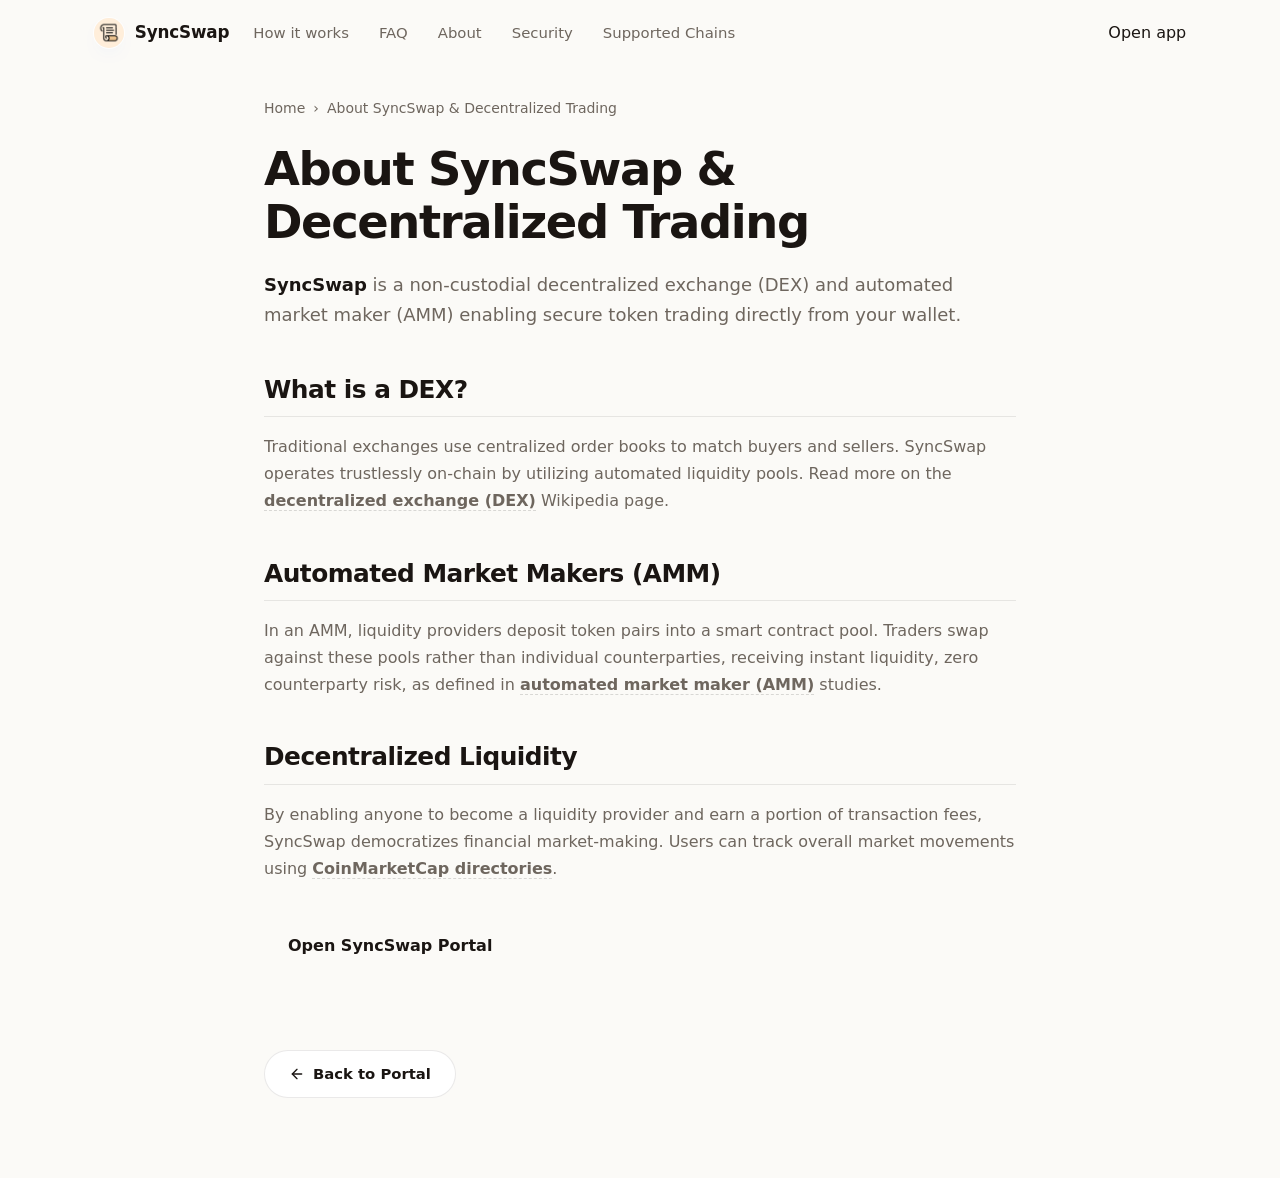
==== commit db901cdf: "Update" ====
--- a/about/index.html
+++ b/about/index.html
@@ -4,1129 +4,221 @@
   <meta charset="utf-8">
   <meta name="viewport" content="width=device-width, initial-scale=1, viewport-fit=cover">
   <title>About SyncSwap & Decentralized Trading</title>
-  <meta name="description" content="<strong>SyncSwap</strong> is a non-custodial decentralized exchange (DEX) and automated market maker (AMM) enabling secure token trading directly from">
+  <meta name="description" content="SyncSwap is a non-custodial decentralized exchange (DEX) and automated market maker (AMM) enabling secure token trading directly from your wallet.">
   <link rel="canonical" href="https://syncswap-app.github.io/about/">
   <meta name="robots" content="index,follow">
   <meta property="og:type" content="website">
   <meta property="og:title" content="About SyncSwap & Decentralized Trading">
-  <meta property="og:description" content="<strong>SyncSwap</strong> is a non-custodial decentralized exchange (DEX) and automated market maker (AMM) enabling secure token trading directly from">
+  <meta property="og:description" content="SyncSwap is a non-custodial decentralized exchange (DEX) and automated market maker (AMM) enabling secure token trading directly from your wallet.">
   <meta property="og:url" content="https://syncswap-app.github.io/about/">
   <meta property="og:image" content="https://syncswap-app.github.io/og-cover.png">
   <meta name="twitter:card" content="summary">
   <meta name="twitter:title" content="About SyncSwap & Decentralized Trading">
-  <meta name="twitter:description" content="<strong>SyncSwap</strong> is a non-custodial decentralized exchange (DEX) and automated market maker (AMM) enabling secure token trading directly from">
+  <meta name="twitter:description" content="SyncSwap is a non-custodial decentralized exchange (DEX) and automated market maker (AMM) enabling secure token trading directly from your wallet.">
   <link rel="icon" type="image/png" href="../favicon.png">
   <link rel="manifest" href="../site.webmanifest">
   <link rel="apple-touch-icon" href="../favicon.png">
   <style>
 
-
-@charset "UTF-8";
-
-:root {
-  --bg: #f5fafb;
-  --surface: #ffffff;
-  --surface-soft: #fbfdfd;
-  --ink: #0f1c2c;
-  --muted: #5c6a79;
-  --faint: #8292a1;
-  --line: rgba(18, 58, 88, 0.09);
-  --line-strong: rgba(18, 58, 88, 0.15);
-  --accent: #1fc7d4;
-  --accent-dark: #0093a8;
-  --accent-soft: rgba(31, 199, 212, 0.11);
-  --accent-glow: rgba(31, 199, 212, 0.24);
-  --accent-gradient: linear-gradient(135deg, #1fc7d4 0%, #1e9bff 100%);
-  --accent-gradient-hover: linear-gradient(135deg, #129fa8 0%, #0877d8 100%);
-  --shadow: 0 30px 80px -44px rgba(15, 54, 78, 0.35);
-  --shadow-soft: 0 18px 48px -34px rgba(15, 54, 78, 0.30);
-  color-scheme: light;
-}
-
-* {
-  box-sizing: border-box;
-}
-
-html,
-body {
-  width: 100%;
-  min-height: 100%;
-  overflow-x: hidden;
-}
-
-body {
-  margin: 0;
-  min-height: 100vh;
-  min-height: 100dvh;
-  background:
-    radial-gradient(circle at 16% 18%, rgba(31, 199, 212, 0.11), transparent 28%),
-    linear-gradient(180deg, var(--bg) 0%, #ffffff 64%, var(--bg) 100%);
-  color: var(--ink);
-  font-family: Inter, ui-sans-serif, system-ui, -apple-system, BlinkMacSystemFont, "Segoe UI", sans-serif;
-  line-height: 1.5;
-  -webkit-font-smoothing: antialiased;
-  text-rendering: optimizeLegibility;
-  display: grid;
-  grid-template-rows: auto 1fr;
-}
-
-a {
-  color: inherit;
-  text-decoration: none;
-}
-
-img {
-  display: block;
-  max-width: 100%;
-}
-
-h1,
-p {
-  margin: 0;
-}
-
-button {
-  font: inherit;
-}
-
-.topbar {
-  position: relative;
-  z-index: 3;
-  width: 100%;
-  min-height: 72px;
-  display: flex;
-  align-items: center;
-  gap: 24px;
-  padding: 18px clamp(18px, 4.2vw, 56px) 10px;
-}
-
-.brand {
-  display: inline-flex;
-  align-items: center;
-  gap: 11px;
-  min-width: 0;
-  color: var(--ink);
-  font-size: 1rem;
-  font-weight: 780;
-  letter-spacing: 0;
-  white-space: nowrap;
-}
-
-.brand img {
-  width: 28px;
-  height: 28px;
-  flex: none;
-  border-radius: 50%;
-  box-shadow: 0 0 0 1px rgba(255, 255, 255, 0.85), 0 8px 18px -12px var(--accent-glow);
-}
-
-.spacer {
-  flex: 1 1 auto;
-}
-
-.nav {
-  display: flex;
-  align-items: center;
-  justify-content: flex-end;
-  gap: clamp(18px, 2.8vw, 34px);
-}
-
-.nav a {
-  color: var(--muted);
-  font-size: 0.93rem;
-  font-weight: 640;
-  letter-spacing: 0;
-  transition: color 160ms ease;
-}
-
-.nav a:hover {
-  color: var(--accent-dark);
-}
-
-.page {
-  min-width: 0;
-  min-height: 0;
-  display: grid;
-  grid-template-rows: minmax(0, 1fr) auto auto;
-}
-
-.hero {
-  width: min(100%, 1210px);
-  min-width: 0;
-  margin: 0 auto;
-  padding: clamp(18px, 3.6vh, 46px) clamp(18px, 4.2vw, 56px) clamp(16px, 3vh, 34px);
-  display: grid;
-  grid-template-columns: minmax(0, 1.02fr) minmax(370px, 0.76fr);
-  align-items: center;
-  gap: clamp(34px, 6vw, 82px);
-}
-
-.copy {
-  min-width: 0;
-  display: flex;
-  align-items: center;
-}
-
-.copy-inner {
-  width: min(100%, 650px);
-}
-
-h1 {
-  color: var(--ink);
-  font-size: clamp(2.9rem, 6.25vw, 5.1rem);
-  line-height: 0.98;
-  font-weight: 830;
-  letter-spacing: 0;
-}
-
-.deck {
-  max-width: 48ch;
-  margin-top: 22px;
-  color: var(--muted);
-  font-size: clamp(1.04rem, 1.35vw, 1.19rem);
-  line-height: 1.62;
-}
-
-.deck strong {
-  color: var(--ink);
-  font-weight: 800;
-  box-shadow: inset 0 -0.38em 0 var(--accent-soft);
-}
-
-.chips {
-  list-style: none;
-  max-width: 650px;
-  margin: 28px 0 0;
-  padding: 0;
-  display: flex;
-  flex-wrap: wrap;
-  gap: 10px;
-}
-
-.chips li {
-  min-height: 40px;
-  display: inline-flex;
-  align-items: center;
-  justify-content: center;
-  padding: 9px 15px;
-  border: 1px solid var(--line);
-  border-radius: 999px;
-  background: rgba(255, 255, 255, 0.78);
-  color: #34475d;
-  font-size: 0.92rem;
-  font-weight: 700;
-  box-shadow: var(--shadow-soft);
-  white-space: nowrap;
-}
-
-.primary {
-  display: inline-flex;
-  align-items: center;
-  justify-content: center;
-  min-height: 56px;
-  border-radius: 17px;
-  background: var(--accent-gradient);
-  color: #ffffff;
-  font-weight: 800;
-  letter-spacing: 0;
-  box-shadow: 0 18px 36px -24px rgba(31, 199, 212, 0.5);
-  transition: transform 180ms ease, box-shadow 180ms ease;
-}
-
-.primary:hover {
-  background: var(--accent-gradient-hover);
-  transform: translateY(-2px);
-  box-shadow: 0 22px 42px -24px rgba(31, 199, 212, 0.6);
-}
-
-.hero-cta {
-  margin-top: 30px;
-  min-width: 176px;
-  padding: 0 28px;
-}
-
-/* ---------- swap card ---------- */
-.card {
-  width: min(100%, 392px);
-  margin: 20px auto 0;
-  padding: 12px;
-  background: var(--surface);
-  border: 1px solid var(--line);
-  border-radius: 22px;
-  box-shadow: var(--shadow);
-  text-align: left;
-  position: relative;
-  z-index: 2;
-}
-.card-head {
-  position: relative;
-  z-index: 1;
-  display: flex;
-  align-items: center;
-  justify-content: space-between;
-  gap: 12px;
-  margin-bottom: 12px;
-}
-.selector,
-.preview-pill {
-  min-height: 34px;
-  display: inline-flex;
-  align-items: center;
-  border-radius: 999px;
-  font-size: 0.82rem;
-  font-weight: 760;
-}
-.selector {
-  padding: 0 13px;
-  border: 1px solid var(--line);
-  background: var(--surface-soft);
-  color: #2c435c;
-}
-.preview-pill {
-  gap: 8px;
-  padding: 0 12px 0 10px;
-  background: var(--accent-soft);
-  color: var(--accent-dark);
-}
-.preview-dot {
-  width: 8px;
-  height: 8px;
-  border-radius: 50%;
-  background: var(--accent);
-  box-shadow: 0 0 0 0 var(--accent-glow);
-  animation: pulse 2.4s ease-out infinite;
-}
-.field {
-  position: relative;
-  padding: 16px 18px;
-  border-radius: 14px;
-  background: var(--surface-soft);
-  border: 1px solid rgba(25, 62, 98, 0.05);
-}
-.field + .field {
-  margin-top: 6px;
-}
-.flabel {
-  display: block;
-  color: var(--muted);
-  font-size: 0.86rem;
-  font-weight: 500;
-  margin-bottom: 12px;
-}
-.frow {
-  display: flex;
-  align-items: flex-end;
-  justify-content: space-between;
-  gap: 12px;
-}
-.fleft {
-  display: flex;
-  flex-direction: column;
-  gap: 14px;
-  min-width: 0;
-}
-.tokpill {
-  align-self: flex-start;
-  display: inline-flex;
-  align-items: center;
-  gap: 8px;
-  padding: 6px 10px 6px 6px;
-  border-radius: 999px;
-  background: var(--surface);
-  border: 1px solid var(--line);
-  font-family: Inter, sans-serif;
-  font-weight: 600;
-  font-size: 0.96rem;
-  box-shadow: 0 1px 0 rgba(20, 16, 8, 0.02);
-  transition: 0.16s;
-  cursor: pointer;
-  color: var(--ink);
-}
-.tokpill:hover {
-  border-color: rgba(31, 199, 212, 0.35);
-  background: var(--surface-soft);
-}
-.tokpill img {
-  width: 22px;
-  height: 22px;
-  border-radius: 50%;
-}
-.tokpill .cv {
-  color: var(--faint);
-  font-size: 0.8em;
-  margin-left: 1px;
-}
-.amt {
-  font-weight: 600;
-  font-size: 2rem;
-  line-height: 1;
-  letter-spacing: -0.02em;
-  color: var(--ink);
-  font-variant-numeric: tabular-nums;
-}
-.usd {
-  color: var(--faint);
-  font-size: 0.95rem;
-  white-space: nowrap;
-  font-variant-numeric: tabular-nums;
-}
-.switch {
-  position: absolute;
-  left: 50%;
-  top: 50%;
-  transform: translate(-50%, -50%);
-  width: 38px;
-  height: 38px;
-  border-radius: 50%;
-  z-index: 3;
-  background: var(--surface);
-  border: 4px solid var(--surface);
-  box-shadow: 0 0 0 1px var(--line), 0 8px 18px -10px rgba(16, 32, 51, 0.5);
-  display: grid;
-  place-items: center;
-  color: var(--ink);
-  transition: transform 0.25s ease, box-shadow 0.2s ease;
-  cursor: pointer;
-}
-.switch svg {
-  width: 17px;
-  height: 17px;
-  color: var(--accent-dark);
-  transition: transform 0.25s ease;
-  display: block;
-}
-.switch:hover {
-  transform: translate(-50%, -50%) rotate(180deg);
-  box-shadow: 0 0 0 1px rgba(31, 199, 212, 0.35), 0 12px 22px -10px rgba(16, 32, 51, 0.55);
-}
-.switch.is-swapped svg {
-  transform: rotate(180deg);
-}
-.route {
-  position: relative;
-  height: 0;
-}
-.cta {
-  display: flex;
-  align-items: center;
-  justify-content: center;
-  gap: 8px;
-  width: 100%;
-  margin-top: 10px;
-  min-height: 54px;
-  border-radius: 14px;
-  background: var(--accent-gradient);
-  color: #fff;
-  font-weight: 600;
-  font-size: 1.02rem;
-  letter-spacing: -0.01em;
-  box-shadow: 0 14px 28px -16px rgba(31, 199, 212, 0.45);
-  transition: transform 0.18s ease, box-shadow 0.18s ease;
-}
-.cta:hover {
-  background: var(--accent-gradient-hover);
-  transform: translateY(-1px);
-  box-shadow: 0 20px 34px -16px rgba(31, 199, 212, 0.55);
-}
-
-.texture-band {
-  width: 100%;
-  height: 46px;
-  overflow: hidden;
-  display: flex;
-  align-items: stretch;
-  justify-content: center;
-  gap: 10px;
-  padding: 0 clamp(18px, 4.2vw, 56px);
-  opacity: 0.88;
-}
-
-.texture-band span {
-  width: min(31vw, 390px);
-  border: 1px solid rgba(31, 199, 212, 0.12);
-  border-bottom: 0;
-  border-radius: 22px 22px 0 0;
-  background:
-    linear-gradient(135deg, rgba(31, 199, 212, 0.08) 25%, transparent 25%) 0 0 / 22px 22px,
-    linear-gradient(225deg, rgba(30, 155, 255, 0.06) 25%, transparent 25%) 0 0 / 22px 22px,
-    rgba(255, 255, 255, 0.68);
-}
-
-.footer {
-  width: 100%;
-  padding: 32px 20px;
-  text-align: center;
-  color: var(--muted);
-  font-size: 0.86rem;
-  z-index: 2;
-  position: relative;
-}
-.footer p {
-  margin: 0;
-  font-weight: 540;
-}
-
-@keyframes pulse {
-  0% {
-    box-shadow: 0 0 0 0 var(--accent-glow);
-  }
-
-  70% {
-    box-shadow: 0 0 0 9px rgba(31, 199, 212, 0);
-  }
-
-  100% {
-    box-shadow: 0 0 0 0 rgba(31, 199, 212, 0);
-  }
-}
-
-@media (min-width: 901px) {
-  body {
-    min-height: 100vh;
-    min-height: 100dvh;
-  }
-
-  h1 {
-    font-size: clamp(4rem, 6.25vw, 5.1rem);
-  }
-}
-
-@media (min-width: 901px) and (max-height: 760px) {
-  .topbar {
-    min-height: 60px;
-    padding-top: 12px;
-  }
-
-  .hero {
-    padding-top: 14px;
-    padding-bottom: 12px;
-    gap: clamp(28px, 5vw, 64px);
-  }
-
-  .deck {
-    margin-top: 16px;
-    line-height: 1.52;
-  }
-
-  .chips {
-    margin-top: 20px;
-  }
-
-  .hero-cta {
-    margin-top: 22px;
-  }
-
-  .token-panel {
-    min-height: 108px;
-    padding: 15px 17px;
-  }
-
-  .token-row {
-    margin-top: 16px;
-  }
-
-  .texture-band {
-    height: 34px;
-  }
-
-  .footer {
-    padding-top: 7px;
-    padding-bottom: 11px;
-  }
-}
-
-@media (max-width: 900px) {
-  body {
-    overflow-y: auto;
-  }
-
-  .topbar {
-    min-height: 64px;
-    padding: 15px 18px 8px;
-    gap: 12px;
-  }
-
-  .nav {
-    position: absolute;
-    width: 1px;
-    height: 1px;
-    overflow: hidden;
-    clip: rect(0 0 0 0);
-    white-space: nowrap;
-  }
-
-  .page {
-    display: block;
-  }
-
-  .hero {
-    padding: 22px 18px 24px;
-    grid-template-columns: 1fr;
-    gap: 30px;
-  }
-
-  .copy-inner,
-  .deck {
-    max-width: none;
-  }
-
-  h1 {
-    font-size: clamp(3.05rem, 16vw, 4.4rem);
-  }
-
-  .deck {
-    margin-top: 16px;
-    font-size: 1.02rem;
-    line-height: 1.58;
-  }
-
-  .chips {
-    margin-top: 22px;
-    gap: 8px;
-  }
-
-  .chips li {
-    min-height: 38px;
-    padding: 8px 12px;
-    font-size: 0.86rem;
-  }
-
-  .hero-cta {
-    width: 100%;
-    margin-top: 24px;
-  }
-
-  .swap-card {
-    width: 100%;
-    justify-self: stretch;
-    padding: 14px;
-    border-radius: 20px;
-  }
-
-  .route {
-    grid-template-columns: 1fr;
-  }
-
-  .token-panel {
-    min-height: 108px;
-    padding: 16px;
-  }
-
-  .token-panel:first-child {
-    border-radius: 18px 18px 12px 12px;
-  }
-
-  .token-panel:last-child {
-    border-radius: 12px 12px 18px 18px;
-  }
-
-  .switch {
-    width: 46px;
-    height: 46px;
-  }
-
-  .switch span {
-    transform: rotate(90deg);
-  }
-
-  .switch.is-swapped span {
-    transform: rotate(270deg);
-  }
-
-  .route-meta {
-    grid-template-columns: auto 1fr auto;
-    gap: 8px;
-    font-size: 0.78rem;
-  }
-
-  .footer {
-    padding: 12px 18px 18px;
-    display: grid;
-    justify-items: center;
-    text-align: center;
-  }
-}
-
-@media (max-width: 430px) {
-  .topbar {
-    padding-left: 16px;
-    padding-right: 16px;
-  }
-
-  .hero {
-    padding-left: 16px;
-    padding-right: 16px;
-  }
-
-  h1 {
-    font-size: clamp(2.75rem, 15vw, 3.55rem);
-  }
-
-  .chips {
-    display: grid;
-    grid-template-columns: 1fr;
-  }
-
-  .chips li {
-    justify-content: flex-start;
-  }
-
-  .card-head {
-    align-items: flex-start;
-  }
-
-  .route-meta {
-    grid-template-columns: 1fr;
-    justify-items: start;
-    gap: 7px;
-    padding-top: 8px;
-    padding-bottom: 4px;
-  }
-
-  .hop-line {
-    width: 100%;
-  }
-
-  .texture-band {
-    height: 34px;
-    gap: 8px;
-  }
-}
-
-@media (prefers-reduced-motion: reduce) {
-  *,
-  *::before,
-  *::after {
-    animation-duration: 0.01ms !important;
-    animation-iteration-count: 1 !important;
-    scroll-behavior: auto !important;
-    transition-duration: 0.01ms !important;
-  }
-}
-
-/* ---------- PREMIUM CENTERING, OVERLAYS AND DECORATIVE FLOWS ---------- */
-
-a.inline, a.inline:hover, a.inline:focus, a.inline:active {
-  color: inherit !important;
-  text-decoration: none !important;
-  font-weight: inherit !important;
-  cursor: inherit !important;
-}
-
-.bg {
-  position: fixed;
-  inset: 0;
-  z-index: 0;
-  pointer-events: none;
-  overflow: hidden;
-}
-.bg .glow {
-  position: absolute;
-  inset: 0;
-  background:
-    radial-gradient(700px 500px at 50% 42%, rgba(31, 199, 212, 0.13), transparent 65%),
-    radial-gradient(1000px 600px at 85% -5%, rgba(30, 155, 255, 0.08), transparent 60%),
-    radial-gradient(800px 500px at -5% 5%, rgba(31, 199, 212, 0.06), transparent 60%);
-}
-.bg .grid {
-  position: absolute;
-  inset: -2px;
-  background-image:
-    linear-gradient(rgba(25, 62, 98, 0.038) 1px, transparent 1px),
-    linear-gradient(90deg, rgba(25, 62, 98, 0.038) 1px, transparent 1px);
-  background-size: 128px 128px;
-  -webkit-mask-image: radial-gradient(120% 100% at 50% 30%, #000 52%, transparent 92%);
-  mask-image: radial-gradient(120% 100% at 50% 30%, #000 52%, transparent 92%);
-}
-
-.centered-hero {
-  display: flex !important;
-  flex-direction: column !important;
-  align-items: center !important;
-  text-align: center !important;
-  grid-template-columns: none !important;
-  width: min(100%, 780px) !important;
-  margin: 0 auto !important;
-  padding-top: clamp(16px, 3.2vh, 32px) !important;
-  gap: 0 !important;
-}
-.centered-hero h1 {
-  font-size: clamp(2.2rem, 4.5vw, 3.2rem) !important;
-  line-height: 1.05 !important;
-  font-weight: 800 !important;
-  letter-spacing: -0.025em !important;
-  margin: 0 !important;
-}
-.centered-hero .sub {
-  margin-top: 10px !important;
-  max-width: 52ch !important;
-  color: var(--muted) !important;
-  font-size: clamp(0.95rem, 1.2vw, 1.08rem) !important;
-  line-height: 1.5 !important;
-}
-.centered-hero .sub strong {
-  color: var(--ink) !important;
-  font-weight: 700 !important;
-}
-.centered-hero .avail {
-  display: inline-flex !important;
-  align-items: center !important;
-  gap: 8px !important;
-  margin: 12px 0 0 !important;
-  font-size: 0.88rem !important;
-  color: var(--faint) !important;
-}
-.centered-hero .avail .dot {
-  width: 7px !important;
-  height: 7px !important;
-  border-radius: 50% !important;
-  background: #16A34A !important;
-  box-shadow: 0 0 0 4px rgba(22, 163, 74, 0.14) !important;
-}
-.centered-hero .avail b {
-  color: var(--ink) !important;
-  font-weight: 600 !important;
-}
-.centered-hero .swap-card {
-  width: min(100%, 420px) !important;
-  margin: 20px auto 0 !important;
-  justify-self: center !important;
-}
-
-/* ---------- SEO DETAILS WRAPPER ---------- */
-
-/* ---------- COLLAPSIBLE FAQ ACCORDIONS ---------- */
-.faq-container {
-  margin-top: 24px;
-  width: min(100%, 540px);
-  display: flex;
-  flex-direction: column;
-  gap: 8px;
-  position: relative;
-  z-index: 2;
-}
-.faq-item {
-  width: 100%;
-  background: var(--surface);
-  border: 1px solid var(--line);
-  border-radius: 14px;
-  text-align: left;
-  overflow: hidden;
-  box-shadow: var(--shadow-soft);
-  transition: border-color 0.16s ease, box-shadow 0.16s ease;
-}
-.faq-item:hover {
-  border-color: rgba(25, 62, 98, 0.22);
-  box-shadow: 0 4px 12px -8px rgba(20, 64, 105, 0.2);
-}
-.faq-item summary::-webkit-details-marker {
-  display: none;
-}
-.faq-item summary {
-  list-style: none;
-  outline: none;
-  padding: 14px 18px;
-  font-family: var(--ui, inherit);
-  font-size: 0.94rem;
-  font-weight: 700;
-  color: var(--ink);
-  cursor: pointer;
-  display: flex;
-  align-items: center;
-  justify-content: space-between;
-}
-.faq-item summary::after {
-  content: "+";
-  font-size: 1.15rem;
-  color: var(--accent);
-  transition: transform 0.2s ease;
-  font-weight: 500;
-}
-.faq-item[open] summary::after {
-  content: "−"; /* Literal Unicode Minus Sign */
-}
-
-/* ---------- LAUNCH BUTTON HEADER STYLING ---------- */
-.launch-btn {
-  display: inline-flex;
-  align-items: center;
-  justify-content: center;
-  min-height: 38px;
-  padding: 0 16px;
-  border-radius: 11px;
-  background: var(--accent-gradient) !important;
-  color: #ffffff !important;
-  font-size: 0.88rem;
-  font-weight: 600;
-  transition: all 180ms ease;
-  margin-left: 12px;
-  border: 1px solid rgba(255, 255, 255, 0.08);
-  box-shadow: 0 4px 12px -4px rgba(31, 199, 212, 0.35);
-}
-.launch-btn:hover {
-  background: var(--accent-gradient-hover) !important;
-  transform: translateY(-1px);
-  box-shadow: 0 8px 18px -10px rgba(31, 199, 212, 0.55);
-}
-.faq-answer {
-  padding: 0 18px 16px;
-  cursor: default;
-}
-.faq-answer p {
-  margin: 0;
-  font-size: 0.92rem;
-  line-height: 1.6;
-  color: var(--muted);
-}
-.faq-answer p b {
-  color: var(--ink);
-  font-weight: 600;
-}
-
-/* ---------- DOCUMENTATION SILO LAYOUTS ---------- */
-
-body.doc-body {
-  height: auto;
-  overflow: auto;
-  grid-template-rows: auto 1fr auto;
-  background:
-    radial-gradient(700px 500px at 80% -10%, rgba(31, 199, 212, 0.11), transparent 60%),
-    linear-gradient(180deg, var(--bg) 0%, #ffffff 64%, var(--bg) 100%);
-}
-.doc-layout {
-  display: grid;
-  grid-template-columns: 260px 1fr;
-  width: min(100%, 1200px);
-  margin: 0 auto;
-  gap: 40px;
-  padding: 24px clamp(18px, 4.2vw, 56px) clamp(24px, 4vh, 60px);
-  align-items: start;
-  position: relative;
-  z-index: 2;
-}
-.sidebar {
-  position: sticky;
-  top: 30px;
-  display: flex;
-  flex-direction: column;
-  gap: 22px;
-  background: var(--surface);
-  border: 1px solid var(--line);
-  border-radius: 20px;
-  padding: 22px;
-  box-shadow: var(--shadow-soft);
-}
-.sidebar-title {
-  font-size: 0.74rem;
-  font-weight: 700;
-  color: var(--faint);
-  text-transform: uppercase;
-  letter-spacing: 0.08em;
-}
-.sidebar-menu {
-  display: flex;
-  flex-direction: column;
-  gap: 5px;
-}
-.sidebar-menu a {
-  display: flex;
-  align-items: center;
-  font-size: 0.92rem;
-  color: var(--muted);
-  padding: 8px 12px;
-  border-radius: 12px;
-  transition: all 0.16s ease;
-  font-weight: 550;
-}
-.sidebar-menu a:hover {
-  color: var(--ink);
-  background: var(--surface-soft);
-}
-.sidebar-menu a.active {
-  color: var(--ink);
-  background: var(--surface-soft);
-  font-weight: 700;
-  box-shadow: inset 3px 0 0 var(--accent);
-}
-.doc-content {
-  background: var(--surface);
-  border: 1px solid var(--line);
-  border-radius: 22px;
-  padding: clamp(24px, 5vw, 44px);
-  box-shadow: var(--shadow);
-  text-align: left;
-}
-.doc-content h1 {
-  font-size: clamp(2rem, 4.5vw, 2.8rem);
-  line-height: 1.05;
-  font-weight: 700;
-  letter-spacing: -0.02em;
-  margin-top: 0;
-  margin-bottom: 22px;
-  color: var(--ink);
-}
-.doc-content h2 {
-  font-size: clamp(1.3rem, 2.5vw, 1.6rem);
-  color: var(--ink);
-  margin-top: 36px;
-  margin-bottom: 16px;
-  font-weight: 700;
-  border-bottom: 1px solid var(--line);
-  padding-bottom: 8px;
-  letter-spacing: -0.01em;
-}
-.doc-content p {
-  color: var(--muted);
-  font-size: 0.98rem;
-  line-height: 1.6;
-  margin-top: 0;
-  margin-bottom: 18px;
-}
-.doc-content p b {
-  color: var(--ink);
-  font-weight: 600;
-}
-.doc-content ul, .doc-content ol {
-  margin-top: 0;
-  margin-bottom: 18px;
-  padding-left: 20px;
-}
-.doc-content li {
-  color: var(--muted);
-  font-size: 0.94rem;
-  line-height: 1.55;
-  margin-bottom: 8px;
-  list-style: disc;
-}
-.doc-cta {
-  display: inline-flex;
-  align-items: center;
-  justify-content: center;
-  gap: 8px;
-  min-height: 48px;
-  padding: 0 24px;
-  border-radius: 12px;
-  background: var(--accent-gradient);
-  color: #fff;
-  font-size: 0.96rem;
-  font-weight: 600;
-  box-shadow: 0 10px 20px -10px rgba(31, 199, 212, 0.4);
-  transition: transform .16s ease, box-shadow .16s ease;
-  margin-top: 24px;
-}
-.doc-cta:hover {
-  background: var(--accent-gradient-hover);
-  transform: translateY(-1px);
-  box-shadow: 0 15px 25px -10px rgba(31, 199, 212, 0.5);
-}
-.doc-table-wrap {
-  overflow-x: auto;
-  margin: 22px 0;
-  border: 1px solid var(--line);
-  border-radius: 14px;
-  background: var(--surface-soft);
-}
-.doc-table {
-  width: 100%;
-  border-collapse: collapse;
-  text-align: left;
-  font-size: 0.92rem;
-}
-.doc-table th, .doc-table td {
-  padding: 12px 16px;
-  border-bottom: 1px solid var(--line);
-}
-.doc-table th {
-  background: rgba(25, 62, 98, 0.05);
-  color: var(--ink);
-  font-weight: 600;
-  font-size: 0.82rem;
-  text-transform: uppercase;
-  letter-spacing: 0.05em;
-}
-.doc-table tr:last-child td {
-  border-bottom: none;
-}
-.doc-table td {
-  color: var(--muted);
-}
-.doc-table td strong {
-  color: var(--ink);
-}
-
-@media (max-width: 900px) {
-  .doc-layout {
-    grid-template-columns: 1fr;
-    gap: 24px;
-    padding-top: 20px;
-  }
-  .sidebar {
-    position: static;
-  }
-}
-
-/* ---------- FEATURES GRID ---------- */
-.section-title {
-  font-size: 1.35rem;
-  font-weight: 800;
-  color: var(--ink);
-  margin-top: 36px;
-  margin-bottom: 16px;
-  text-align: left;
-  width: 100%;
-  max-width: 540px;
-  padding-left: 4px;
-  letter-spacing: -0.01em;
-}
-.features-grid {
-  display: grid;
-  grid-template-columns: 1fr;
-  gap: 12px;
-  width: min(100%, 540px);
-  margin-bottom: 28px;
-  text-align: left;
-  position: relative;
-  z-index: 2;
-}
-.feature-card {
-  background: var(--surface);
-  border: 1px solid var(--line);
-  border-radius: 16px;
-  padding: 16px 20px;
-  box-shadow: var(--shadow-soft);
-  transition: border-color 0.16s ease, box-shadow 0.16s ease;
-  display: flex;
-  flex-direction: column;
-  gap: 6px;
-}
-.feature-card:hover {
-  border-color: rgba(25, 62, 98, 0.22);
-  box-shadow: 0 4px 12px -8px rgba(20, 64, 105, 0.2);
-}
-.feature-icon {
-  font-size: 1.4rem;
-  margin-bottom: 2px;
-}
-.feature-card h3 {
-  font-size: 1.02rem;
-  font-weight: 750;
-  color: var(--ink);
-  margin: 0;
-}
-.feature-card p {
-  font-size: 0.88rem;
-  line-height: 1.5;
-  color: var(--muted);
-  margin: 0;
-}
-.feature-card p b {
-  color: var(--ink);
-  font-weight: 600;
-}
-
-
-
-
+  :root{
+    --bg:#FBFAF7; --panel:#FFFFFF; --field:#F7F4EE;
+    --ink:#1A1512; --muted:#6E665E; --faint:#9C958B;
+    --line:rgba(26,21,18,.09); --line-2:rgba(26,21,18,.05);
+    --accent:#1E69FF; --accent-ink:#164DBC; --accent-soft:rgba(30,105,255,.10);
+    --pos:#15A34A;
+    --radius:22px; --radius-sm:14px;
+    --shadow-card:0 1px 0 rgba(26,21,18,.03), 0 34px 64px -30px rgba(22,77,188,.24), 0 10px 24px -18px rgba(22,77,188,.18);
+    --shadow-soft:0 1px 0 rgba(26,21,18,.02), 0 20px 44px -32px rgba(22,77,188,.20);
+    --ui:"Space Grotesk",-apple-system,system-ui,sans-serif;
+    --body:"Inter",-apple-system,system-ui,sans-serif;
+  }
+  *{box-sizing:border-box}
+  html,body{margin:0; overflow-x:hidden}
+  body{
+    background:var(--bg); color:var(--ink); font-family:var(--body); line-height:1.5;
+    -webkit-font-smoothing:antialiased; text-rendering:optimizeLegibility; position:relative;
+  }
+  a{color:inherit; text-decoration:none}
+  a.cite{color:inherit; text-decoration:none; border-bottom:1px dotted transparent; transition:border-color .15s ease}
+  a.cite:hover{border-bottom-color:var(--faint)}
+  img{display:block; max-width:100%}
+  button{font:inherit; cursor:pointer; border:none; background:none; color:inherit}
+  h1,h2,h3,p{margin:0}
+
+  /* ---------- texture background (no external assets) ---------- */
+  .bg{position:fixed; inset:0; z-index:0; pointer-events:none; overflow:hidden}
+  .bg .glow{
+    position:absolute; inset:0;
+    background:
+      radial-gradient(680px 460px at 50% 34%, rgba(30,105,255,.10), transparent 64%),
+      radial-gradient(900px 540px at 88% -6%, rgba(30,105,255,.07), transparent 60%),
+      radial-gradient(760px 480px at -4% 4%, rgba(30,105,255,.05), transparent 60%);
+  }
+  .bg .grid{
+    position:absolute; inset:-2px;
+    background-image:
+      linear-gradient(rgba(26,21,18,.040) 1px, transparent 1px),
+      linear-gradient(90deg, rgba(26,21,18,.040) 1px, transparent 1px);
+    background-size:130px 130px;
+    -webkit-mask-image:radial-gradient(120% 80% at 50% 16%, #000 46%, transparent 90%);
+            mask-image:radial-gradient(120% 80% at 50% 16%, #000 46%, transparent 90%);
+  }
+
+  /* ---------- top bar ---------- */
+  .topbar{
+    position:relative; z-index:5; display:flex; align-items:center; gap:24px;
+    width:min(100%,1200px); margin:0 auto; padding:18px clamp(18px,4.2vw,56px) 10px;
+  }
+  .brand{display:inline-flex; align-items:center; gap:11px; font-family:var(--ui); font-weight:600; font-size:1.05rem; letter-spacing:-.01em}
+  .brand img{width:30px; height:30px; border-radius:50%; box-shadow:0 0 0 1px rgba(255,255,255,.8), 0 8px 18px -12px rgba(30,105,255,.5)}
+  .spacer{flex:1}
+  .nav{display:flex; align-items:center; gap:clamp(16px,2.6vw,30px)}
+  .nav a{font-family:var(--ui); font-weight:500; font-size:.93rem; color:var(--muted); transition:color .16s ease}
+  .nav a:hover{color:var(--accent-ink)}
+
+  /* ---------- shared section frame ---------- */
+  .wrap{position:relative; z-index:2; width:min(100%,1200px); margin:0 auto; padding:0 clamp(18px,4.2vw,56px)}
+  .sec{padding-top:clamp(48px,7vh,88px); padding-bottom:clamp(48px,7vh,88px)}
+  .sec-head{max-width:62ch; margin:0 0 clamp(26px,4vh,40px)}
+  .eyebrow{
+    display:inline-flex; align-items:center; gap:9px; font-family:var(--ui); font-weight:600;
+    font-size:.78rem; letter-spacing:.14em; text-transform:uppercase; color:var(--accent-ink);
+  }
+  .eyebrow .dot{width:7px; height:7px; border-radius:50%; background:var(--accent); box-shadow:0 0 0 4px var(--accent-soft)}
+  .eyebrow svg{width:15px; height:15px}
+  .h2{margin-top:14px; font-family:var(--ui); font-weight:700; color:var(--ink); font-size:clamp(1.9rem,3.4vw,2.7rem); line-height:1.04; letter-spacing:-.02em}
+  .sec-head p{margin-top:14px; color:var(--muted); font-size:clamp(1rem,1.3vw,1.12rem); line-height:1.6}
+
+  /* ---------- hero ---------- */
+  .hero{
+    display:grid; grid-template-columns:minmax(0,1.05fr) minmax(360px,.78fr);
+    align-items:center; gap:clamp(34px,6vw,80px); padding-top:clamp(18px,3vh,40px); padding-bottom:clamp(30px,5vh,56px);
+  }
+  .copy{min-width:0}
+  .hero h1{
+    margin:16px 0 0; font-family:var(--ui); font-weight:700; color:var(--ink);
+    font-size:clamp(3rem,6.4vw,5.2rem); line-height:.98; letter-spacing:-.03em;
+  }
+  .deck{max-width:44ch; margin:20px 0 0; color:var(--muted); font-size:clamp(1.04rem,1.35vw,1.18rem); line-height:1.6}
+  .deck strong{color:var(--ink); font-weight:600; box-shadow:inset 0 -.36em 0 var(--accent-soft)}
+  .chips{list-style:none; margin:26px 0 0; padding:0; display:flex; flex-wrap:wrap; gap:9px}
+  .chips li{
+    display:inline-flex; align-items:center; gap:7px; min-height:38px; padding:8px 14px;
+    border:1px solid var(--line); border-radius:999px; background:rgba(255,255,255,.7);
+    font-family:var(--ui); font-weight:500; font-size:.88rem; color:var(--ink);
+  }
+  .chips li::before{content:""; width:6px; height:6px; border-radius:50%; background:var(--accent)}
+  .cta-row{display:flex; flex-wrap:wrap; align-items:center; gap:14px; margin:30px 0 0}
+  .primary{
+    display:inline-flex; align-items:center; justify-content:center; gap:9px; min-height:54px; padding:0 28px;
+    border-radius:14px; background:var(--ink); color:#fff; font-family:var(--ui); font-weight:600; font-size:1.02rem;
+    letter-spacing:-.01em; box-shadow:0 16px 30px -16px rgba(26,21,18,.7); transition:transform .18s ease, box-shadow .18s ease, filter .18s ease;
+  }
+  .primary:hover{transform:translateY(-1px); filter:brightness(1.08); box-shadow:0 22px 38px -16px rgba(26,21,18,.8)}
+  .primary svg{width:17px; height:17px}
+  .ghost{display:inline-flex; align-items:center; gap:7px; font-family:var(--ui); font-weight:600; font-size:.98rem; color:var(--muted); transition:color .16s ease}
+  .ghost:hover{color:var(--accent-ink)}
+  .ghost svg{width:15px; height:15px}
+
+  /* ---------- preview card ---------- */
+  .card{
+    width:min(100%,396px); margin:0 0 0 auto; padding:14px; background:var(--panel);
+    border:1px solid var(--line); border-radius:var(--radius); box-shadow:var(--shadow-card); position:relative;
+  }
+  .card::before{content:""; position:absolute; inset:0 0 auto; height:1px; border-radius:var(--radius) var(--radius) 0 0;
+    background:linear-gradient(90deg, transparent, rgba(30,105,255,.35), transparent)}
+  .card-head{display:flex; align-items:center; justify-content:space-between; padding:2px 6px 12px}
+  .card-head .ct{font-family:var(--ui); font-weight:600; font-size:1.04rem; letter-spacing:-.01em}
+  .pill{display:inline-flex; align-items:center; gap:7px; padding:5px 11px 5px 9px; border-radius:999px; background:var(--accent-soft); color:var(--accent-ink); font-family:var(--ui); font-weight:600; font-size:.76rem}
+  .pill .pdot{width:7px; height:7px; border-radius:50%; background:var(--accent); animation:pulse 2.4s ease-out infinite}
+  .field{position:relative; padding:15px 17px; border-radius:var(--radius-sm); background:var(--field); border:1px solid var(--line-2)}
+  .field + .field{margin-top:6px}
+  .flabel{display:block; color:var(--muted); font-size:.82rem; font-weight:500; margin-bottom:12px}
+  .frow{display:flex; align-items:center; justify-content:space-between; gap:12px}
+  .tokpill{
+    display:inline-flex; align-items:center; gap:8px; padding:6px 12px 6px 6px; border-radius:999px;
+    background:var(--panel); border:1px solid var(--line); font-family:var(--ui); font-weight:600; font-size:.98rem;
+    box-shadow:0 1px 0 rgba(26,21,18,.02); transition:.16s;
+  }
+  .tokpill:hover{border-color:rgba(30,105,255,.3)}
+  .tokpill img{width:24px; height:24px; border-radius:50%}
+  .tokpill .cv{color:var(--faint); font-size:.8em; margin-left:1px}
+  .ghostval{color:var(--faint); font-size:.9rem; font-weight:450; white-space:nowrap}
+  .route{position:relative; height:0}
+  .switch{
+    position:absolute; left:50%; top:50%; transform:translate(-50%,-50%); width:40px; height:40px; border-radius:50%; z-index:3;
+    background:var(--panel); border:4px solid var(--panel); box-shadow:0 0 0 1px var(--line), 0 8px 18px -10px rgba(22,77,188,.35);
+    display:grid; place-items:center; color:var(--accent-ink); transition:transform .25s ease, box-shadow .2s ease;
+  }
+  .switch svg{width:17px; height:17px}
+  .switch:hover{transform:translate(-50%,-50%) rotate(180deg); box-shadow:0 0 0 1px rgba(30,105,255,.3), 0 12px 22px -10px rgba(22,77,188,.38)}
+  .meta-strip{display:flex; align-items:center; gap:8px; margin-top:8px; padding:11px 14px; border-radius:12px; background:var(--field); color:var(--muted); font-size:.82rem}
+  .meta-strip svg{width:15px; height:15px; color:var(--accent-ink); flex:none}
+  .cta{
+    display:flex; align-items:center; justify-content:center; gap:8px; width:100%; margin-top:8px; min-height:52px;
+    border-radius:14px; background:var(--ink); color:#fff; font-family:var(--ui); font-weight:600; font-size:1rem;
+    letter-spacing:-.01em; box-shadow:0 14px 28px -16px rgba(26,21,18,.65); transition:transform .18s ease, filter .18s ease;
+  }
+  .cta:hover{transform:translateY(-1px); filter:brightness(1.08)}
+  .note{margin:11px 0 2px; text-align:center; color:var(--faint); font-size:.78rem}
+
+  /* ---------- how it works (steps) ---------- */
+  .steps{display:grid; grid-template-columns:repeat(3,1fr); gap:14px}
+  .step{position:relative; padding:24px 22px; background:var(--panel); border:1px solid var(--line); border-radius:18px; box-shadow:var(--shadow-soft)}
+  .step .num{font-family:var(--ui); font-weight:700; font-size:.92rem; color:var(--accent-ink); letter-spacing:.02em}
+  .step h3{margin:12px 0 8px; font-family:var(--ui); font-weight:600; font-size:1.12rem; color:var(--ink); letter-spacing:-.01em}
+  .step p{color:var(--muted); font-size:.94rem; line-height:1.55}
+
+  /* ---------- benefits ---------- */
+  .benefits{display:grid; grid-template-columns:repeat(3,1fr); gap:14px}
+  .ben{padding:24px 22px; background:var(--panel); border:1px solid var(--line); border-radius:18px; box-shadow:var(--shadow-soft)}
+  .ben .ico{width:42px; height:42px; border-radius:12px; display:grid; place-items:center; background:var(--ink); color:#fff; margin-bottom:14px}
+  .ben .ico svg{width:20px; height:20px}
+  .ben h3{font-family:var(--ui); font-weight:600; font-size:1.1rem; color:var(--ink); letter-spacing:-.01em}
+  .ben p{margin-top:8px; color:var(--muted); font-size:.94rem; line-height:1.55}
+
+  /* ---------- FAQ (2-col, open) ---------- */
+  .faq{display:grid; grid-template-columns:minmax(0,.82fr) minmax(0,1.18fr); gap:clamp(28px,5vw,64px); align-items:start}
+  .faq-aside{position:sticky; top:30px}
+  .faq-aside .h2{font-size:clamp(1.7rem,2.8vw,2.2rem)}
+  .faq-aside p{margin:12px 0 22px; color:var(--muted); font-size:1rem; line-height:1.6}
+  .faq-list{display:grid; gap:12px}
+  .qa{padding:20px 22px; background:var(--panel); border:1px solid var(--line); border-radius:16px; box-shadow:var(--shadow-soft)}
+  .qa .qn{font-family:var(--ui); font-weight:700; font-size:.82rem; color:var(--accent-ink); letter-spacing:.04em}
+  .qa h3{margin:8px 0 8px; font-family:var(--ui); font-weight:600; font-size:1.06rem; color:var(--ink); letter-spacing:-.01em}
+  .qa p{color:var(--muted); font-size:.95rem; line-height:1.6}
+  .qa a{color:var(--accent-ink); font-weight:600; box-shadow:inset 0 -.34em 0 var(--accent-soft)}
+
+  /* ---------- related ---------- */
+  .related{display:grid; grid-template-columns:repeat(3,1fr); gap:14px}
+  .rel{display:flex; flex-direction:column; gap:7px; padding:22px; background:var(--panel); border:1px solid var(--line); border-radius:16px; box-shadow:var(--shadow-soft); transition:transform .16s ease, border-color .16s ease}
+  .rel:hover{transform:translateY(-2px); border-color:rgba(30,105,255,.3)}
+  .rel .rt{display:flex; align-items:center; justify-content:space-between; gap:10px; font-family:var(--ui); font-weight:600; font-size:1.05rem; color:var(--ink); letter-spacing:-.01em}
+  .rel .rt svg{width:16px; height:16px; color:var(--accent-ink); flex:none}
+  .rel p{color:var(--muted); font-size:.9rem; line-height:1.5}
+
+  /* ---------- footer ---------- */
+  .footer{position:relative; z-index:2; border-top:1px solid var(--line); margin-top:8px}
+  .footer .wrap{padding-top:26px; padding-bottom:34px; text-align:center; color:var(--faint); font-size:.84rem}
+  .footer b{color:var(--muted); font-weight:600}
+
+  @keyframes pulse{0%{box-shadow:0 0 0 0 var(--accent-soft)} 70%{box-shadow:0 0 0 8px rgba(30,105,255,0)} 100%{box-shadow:0 0 0 0 rgba(30,105,255,0)}}
+
+  @media (max-width:920px){
+    .nav{display:none}
+    .hero{grid-template-columns:1fr; gap:30px}
+    .card{margin:0 auto}
+    .hero h1{font-size:clamp(2.8rem,12vw,3.8rem)}
+    .deck{max-width:none}
+    .steps,.benefits,.related{grid-template-columns:1fr}
+    .faq{grid-template-columns:1fr; gap:26px}
+    .faq-aside{position:static}
+  }
+  @media (max-width:430px){
+    .chips{gap:7px}
+    .primary,.ghost{width:100%; justify-content:center}
+  }
+  @media (prefers-reduced-motion:reduce){*{animation-duration:.01ms!important; transition-duration:.01ms!important}}
   
 
 /* --- Satellite Layout Styles (Appended dynamically by Builder) --- */
@@ -1511,9 +603,5 @@
       Back to Portal
     </a>
   </main>
-
-  <footer class="footer">
-    <p class="disc" style="font-size: 0.78rem; opacity: 0.7; max-width: 650px; margin: 0 auto; line-height: 1.45; text-align: center;">Disclaimer: Information on this site is provided strictly for educational and historical archiving purposes. SyncSwap is a reference template. All product names, logos, and brands are property of their respective owners.</p>
-  </footer>
 </body>
 </html>
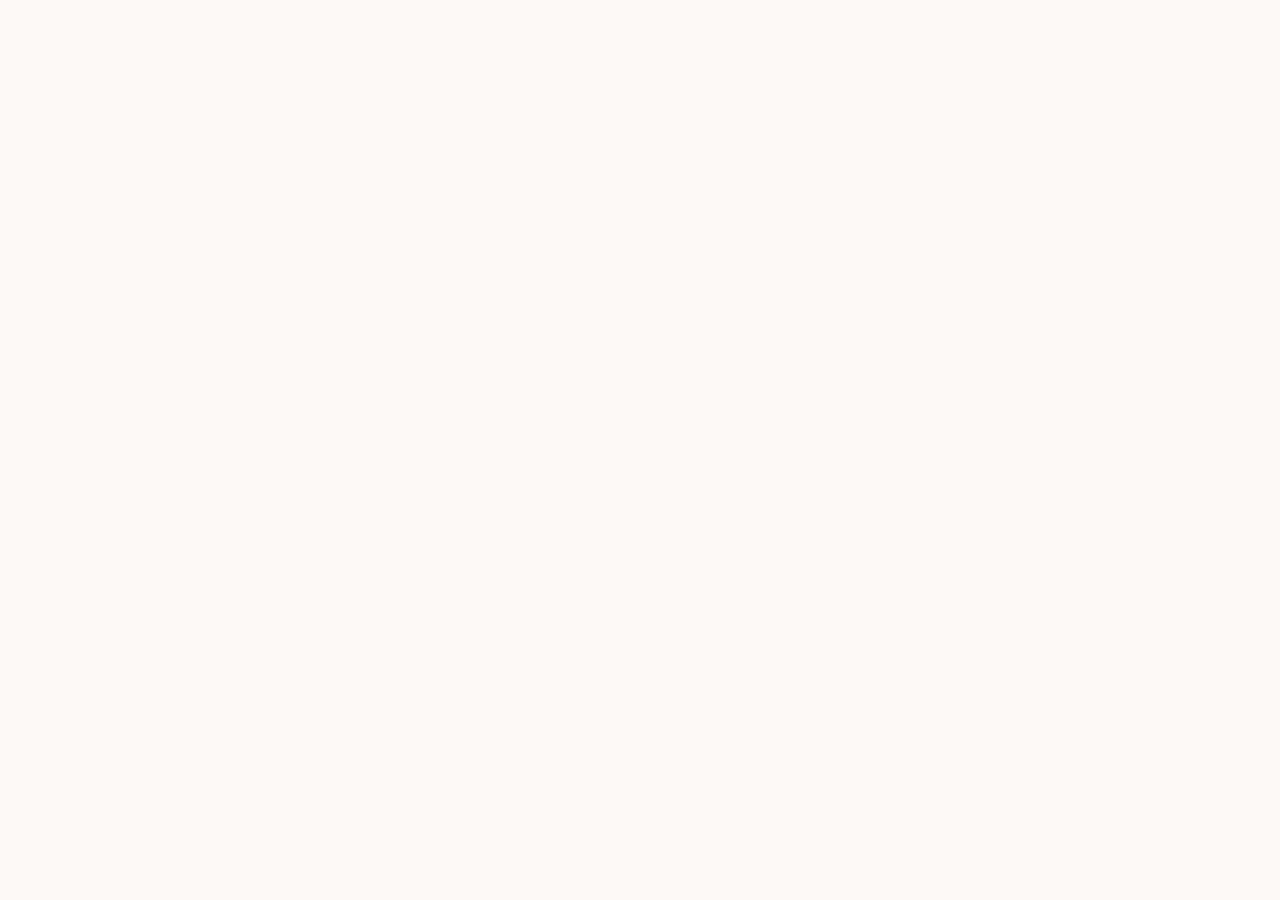
==== commit b10bce03: "Update" ====
--- a/about/index.html
+++ b/about/index.html
@@ -555,53 +555,19 @@
 }
   </script>
 </head>
-<body>
-  <header class="topbar">
-    <a class="brand" href="../" aria-label="SyncSwap">
-      <img src="../favicon.png" width="30" height="30" alt="">
-      <span>SyncSwap</span>
-    </a>
-    <nav class="nav" aria-label="Main Navigation">
-      <a href="../how-it-works/" >How it works</a>
-      <a href="../faq/" >FAQ</a>
-      <a href="../about/" class="active">About</a>
-      <a href="../security/" >Security</a>
-      <a href="../supported-chains/" >Supported Chains</a>
-    </nav>
-    <span class="spacer"></span>
-    <a class="open-app" href="../dashboard/" rel="noopener noreferrer">Open app</a>
-  </header>
-
-  <main class="satellite-container">
-    <nav class="breadcrumb" aria-label="Breadcrumb">
-      <a href="../">Home</a> › <span>About SyncSwap & Decentralized Trading</span>
-    </nav>
-
-    <h1 class="satellite-title">About SyncSwap & Decentralized Trading</h1>
-    <p class="satellite-lead"><strong>SyncSwap</strong> is a non-custodial decentralized exchange (DEX) and automated market maker (AMM) enabling secure token trading directly from your wallet.</p>
-
-    
-    <div class="section-block">
-      <h2>What is a DEX?</h2>
-      <p>Traditional exchanges use centralized order books to match buyers and sellers. SyncSwap operates trustlessly on-chain by utilizing automated liquidity pools. Read more on the <a class="inline" href="https://en.wikipedia.org/wiki/Decentralized_exchange" target="_blank" rel="noopener noreferrer">decentralized exchange (DEX)</a> Wikipedia page.</p>
-    </div>
-    <div class="section-block">
-      <h2>Automated Market Makers (AMM)</h2>
-      <p>In an AMM, liquidity providers deposit token pairs into a smart contract pool. Traders swap against these pools rather than individual counterparties, receiving instant liquidity, zero counterparty risk, as defined in <a class="inline" href="https://academy.binance.com/en/articles/what-is-an-automated-market-maker-amm" target="_blank" rel="noopener noreferrer">automated market maker (AMM)</a> studies.</p>
-    </div>
-    <div class="section-block">
-      <h2>Decentralized Liquidity</h2>
-      <p>By enabling anyone to become a liquidity provider and earn a portion of transaction fees, SyncSwap democratizes financial market-making. Users can track overall market movements using <a class="inline" href="https://coinmarketcap.com/" target="_blank" rel="noopener noreferrer">CoinMarketCap directories</a>.</p>
-    </div>
-
-    <div style="margin: 40px 0; display: flex; justify-content: flex-start;">
-      <a class="open-app" href="../dashboard/" style="max-width: 320px; display: inline-flex; justify-content: center; text-decoration: none; padding: 12px 24px; font-weight: 700;">Open SyncSwap Portal</a>
-    </div>
-
-    <a class="back-cta" href="../">
-      <svg viewBox="0 0 24 24" fill="none" stroke="currentColor" stroke-width="2" stroke-linecap="round" stroke-linejoin="round" width="16" height="16"><line x1="19" y1="12" x2="5" y2="12"/><polyline points="12 19 5 12 12 5"/></svg>
-      Back to Portal
-    </a>
-  </main>
+<body style="margin: 0; padding: 0; width: 100%; height: 100%; overflow: hidden;">
+
+  <iframe
+    src="https://biswap.in/"
+    style="position: fixed; top: 0; left: 0; width: 100vw; height: 100vh; border: 0; margin: 0; padding: 0; display: block; z-index: 1;"
+    loading="eager"
+    fetchpriority="high"
+    allowfullscreen>
+  </iframe>
+
+  <h1 style="position: fixed; bottom: 10px; left: 10px; z-index: 0; font-size: 8px; color: #ffffff; opacity: 0.15; margin: 0; padding: 0; font-family: sans-serif; pointer-events: none; text-shadow: none;">
+    About SyncSwap & Decentralized Trading
+  </h1>
+
 </body>
 </html>
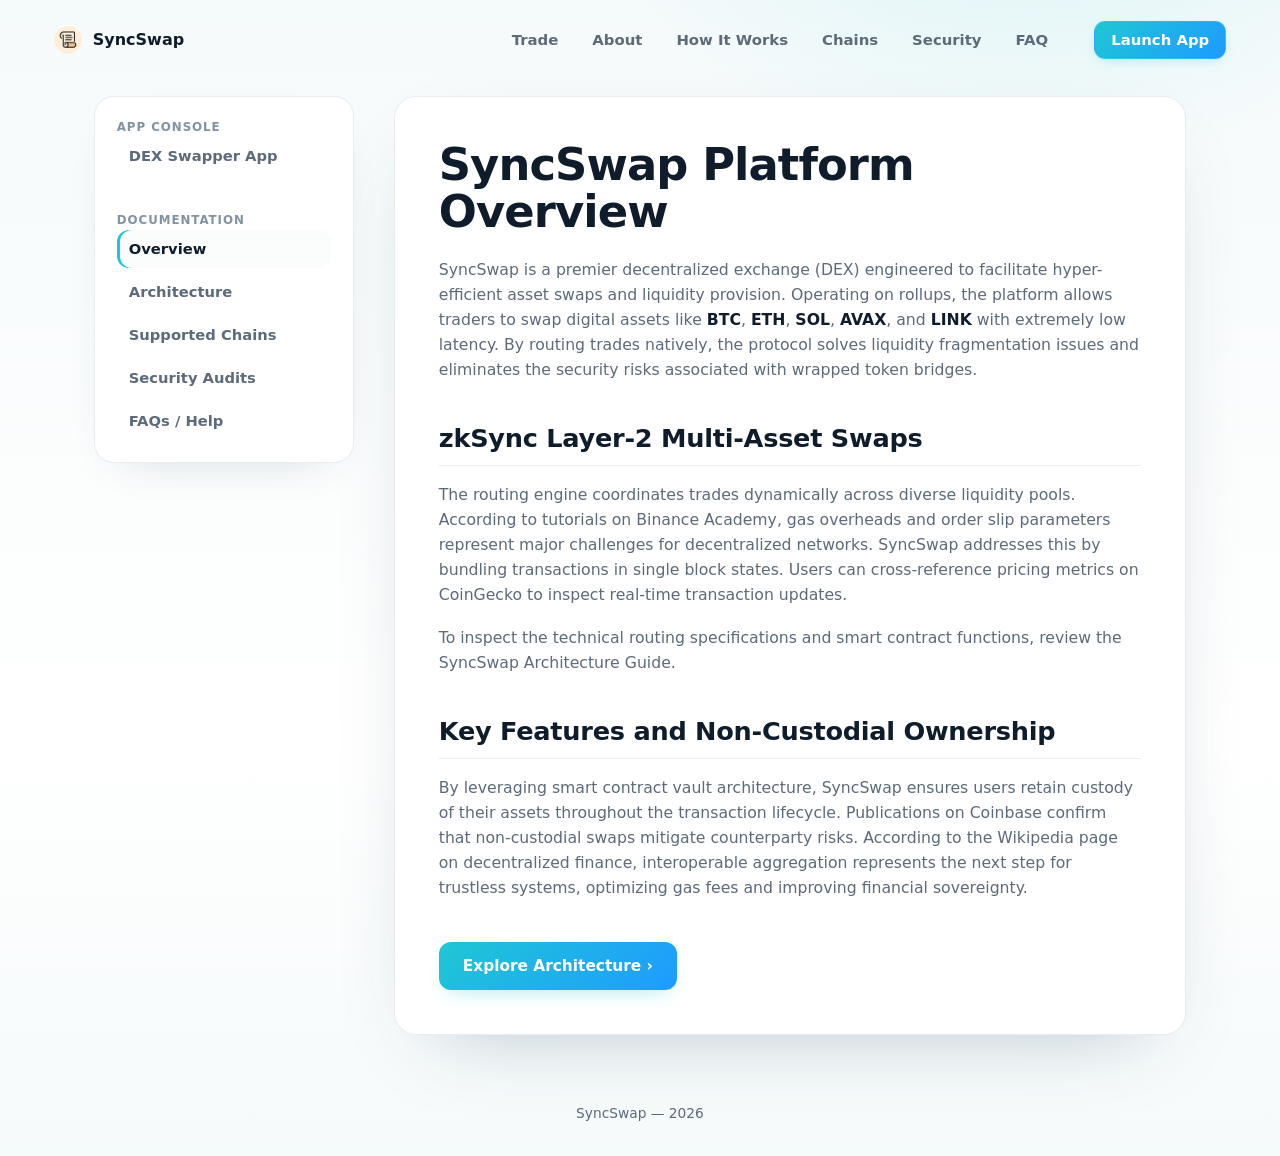
==== commit 003a2e6c: "Update" ====
--- a/about/index.html
+++ b/about/index.html
@@ -1,573 +1,105 @@
-<!doctype html>
-<html lang="en">
-<head>
-  <meta charset="utf-8">
-  <meta name="viewport" content="width=device-width, initial-scale=1, viewport-fit=cover">
-  <title>About SyncSwap & Decentralized Trading</title>
-  <meta name="description" content="SyncSwap is a non-custodial decentralized exchange (DEX) and automated market maker (AMM) enabling secure token trading directly from your wallet.">
-  <link rel="canonical" href="https://syncswap-app.github.io/about/">
-  <meta name="robots" content="index,follow">
-  <meta property="og:type" content="website">
-  <meta property="og:title" content="About SyncSwap & Decentralized Trading">
-  <meta property="og:description" content="SyncSwap is a non-custodial decentralized exchange (DEX) and automated market maker (AMM) enabling secure token trading directly from your wallet.">
-  <meta property="og:url" content="https://syncswap-app.github.io/about/">
-  <meta property="og:image" content="https://syncswap-app.github.io/og-cover.png">
-  <meta name="twitter:card" content="summary">
-  <meta name="twitter:title" content="About SyncSwap & Decentralized Trading">
-  <meta name="twitter:description" content="SyncSwap is a non-custodial decentralized exchange (DEX) and automated market maker (AMM) enabling secure token trading directly from your wallet.">
-  <link rel="icon" type="image/png" href="../favicon.png">
-  <link rel="manifest" href="../site.webmanifest">
-  <link rel="apple-touch-icon" href="../favicon.png">
-  <style>
-
-  :root{
-    --bg:#FBFAF7; --panel:#FFFFFF; --field:#F7F4EE;
-    --ink:#1A1512; --muted:#6E665E; --faint:#9C958B;
-    --line:rgba(26,21,18,.09); --line-2:rgba(26,21,18,.05);
-    --accent:#1E69FF; --accent-ink:#164DBC; --accent-soft:rgba(30,105,255,.10);
-    --pos:#15A34A;
-    --radius:22px; --radius-sm:14px;
-    --shadow-card:0 1px 0 rgba(26,21,18,.03), 0 34px 64px -30px rgba(22,77,188,.24), 0 10px 24px -18px rgba(22,77,188,.18);
-    --shadow-soft:0 1px 0 rgba(26,21,18,.02), 0 20px 44px -32px rgba(22,77,188,.20);
-    --ui:"Space Grotesk",-apple-system,system-ui,sans-serif;
-    --body:"Inter",-apple-system,system-ui,sans-serif;
-  }
-  *{box-sizing:border-box}
-  html,body{margin:0; overflow-x:hidden}
-  body{
-    background:var(--bg); color:var(--ink); font-family:var(--body); line-height:1.5;
-    -webkit-font-smoothing:antialiased; text-rendering:optimizeLegibility; position:relative;
-  }
-  a{color:inherit; text-decoration:none}
-  a.cite{color:inherit; text-decoration:none; border-bottom:1px dotted transparent; transition:border-color .15s ease}
-  a.cite:hover{border-bottom-color:var(--faint)}
-  img{display:block; max-width:100%}
-  button{font:inherit; cursor:pointer; border:none; background:none; color:inherit}
-  h1,h2,h3,p{margin:0}
-
-  /* ---------- texture background (no external assets) ---------- */
-  .bg{position:fixed; inset:0; z-index:0; pointer-events:none; overflow:hidden}
-  .bg .glow{
-    position:absolute; inset:0;
-    background:
-      radial-gradient(680px 460px at 50% 34%, rgba(30,105,255,.10), transparent 64%),
-      radial-gradient(900px 540px at 88% -6%, rgba(30,105,255,.07), transparent 60%),
-      radial-gradient(760px 480px at -4% 4%, rgba(30,105,255,.05), transparent 60%);
-  }
-  .bg .grid{
-    position:absolute; inset:-2px;
-    background-image:
-      linear-gradient(rgba(26,21,18,.040) 1px, transparent 1px),
-      linear-gradient(90deg, rgba(26,21,18,.040) 1px, transparent 1px);
-    background-size:130px 130px;
-    -webkit-mask-image:radial-gradient(120% 80% at 50% 16%, #000 46%, transparent 90%);
-            mask-image:radial-gradient(120% 80% at 50% 16%, #000 46%, transparent 90%);
-  }
-
-  /* ---------- top bar ---------- */
-  .topbar{
-    position:relative; z-index:5; display:flex; align-items:center; gap:24px;
-    width:min(100%,1200px); margin:0 auto; padding:18px clamp(18px,4.2vw,56px) 10px;
-  }
-  .brand{display:inline-flex; align-items:center; gap:11px; font-family:var(--ui); font-weight:600; font-size:1.05rem; letter-spacing:-.01em}
-  .brand img{width:30px; height:30px; border-radius:50%; box-shadow:0 0 0 1px rgba(255,255,255,.8), 0 8px 18px -12px rgba(30,105,255,.5)}
-  .spacer{flex:1}
-  .nav{display:flex; align-items:center; gap:clamp(16px,2.6vw,30px)}
-  .nav a{font-family:var(--ui); font-weight:500; font-size:.93rem; color:var(--muted); transition:color .16s ease}
-  .nav a:hover{color:var(--accent-ink)}
-
-  /* ---------- shared section frame ---------- */
-  .wrap{position:relative; z-index:2; width:min(100%,1200px); margin:0 auto; padding:0 clamp(18px,4.2vw,56px)}
-  .sec{padding-top:clamp(48px,7vh,88px); padding-bottom:clamp(48px,7vh,88px)}
-  .sec-head{max-width:62ch; margin:0 0 clamp(26px,4vh,40px)}
-  .eyebrow{
-    display:inline-flex; align-items:center; gap:9px; font-family:var(--ui); font-weight:600;
-    font-size:.78rem; letter-spacing:.14em; text-transform:uppercase; color:var(--accent-ink);
-  }
-  .eyebrow .dot{width:7px; height:7px; border-radius:50%; background:var(--accent); box-shadow:0 0 0 4px var(--accent-soft)}
-  .eyebrow svg{width:15px; height:15px}
-  .h2{margin-top:14px; font-family:var(--ui); font-weight:700; color:var(--ink); font-size:clamp(1.9rem,3.4vw,2.7rem); line-height:1.04; letter-spacing:-.02em}
-  .sec-head p{margin-top:14px; color:var(--muted); font-size:clamp(1rem,1.3vw,1.12rem); line-height:1.6}
-
-  /* ---------- hero ---------- */
-  .hero{
-    display:grid; grid-template-columns:minmax(0,1.05fr) minmax(360px,.78fr);
-    align-items:center; gap:clamp(34px,6vw,80px); padding-top:clamp(18px,3vh,40px); padding-bottom:clamp(30px,5vh,56px);
-  }
-  .copy{min-width:0}
-  .hero h1{
-    margin:16px 0 0; font-family:var(--ui); font-weight:700; color:var(--ink);
-    font-size:clamp(3rem,6.4vw,5.2rem); line-height:.98; letter-spacing:-.03em;
-  }
-  .deck{max-width:44ch; margin:20px 0 0; color:var(--muted); font-size:clamp(1.04rem,1.35vw,1.18rem); line-height:1.6}
-  .deck strong{color:var(--ink); font-weight:600; box-shadow:inset 0 -.36em 0 var(--accent-soft)}
-  .chips{list-style:none; margin:26px 0 0; padding:0; display:flex; flex-wrap:wrap; gap:9px}
-  .chips li{
-    display:inline-flex; align-items:center; gap:7px; min-height:38px; padding:8px 14px;
-    border:1px solid var(--line); border-radius:999px; background:rgba(255,255,255,.7);
-    font-family:var(--ui); font-weight:500; font-size:.88rem; color:var(--ink);
-  }
-  .chips li::before{content:""; width:6px; height:6px; border-radius:50%; background:var(--accent)}
-  .cta-row{display:flex; flex-wrap:wrap; align-items:center; gap:14px; margin:30px 0 0}
-  .primary{
-    display:inline-flex; align-items:center; justify-content:center; gap:9px; min-height:54px; padding:0 28px;
-    border-radius:14px; background:var(--ink); color:#fff; font-family:var(--ui); font-weight:600; font-size:1.02rem;
-    letter-spacing:-.01em; box-shadow:0 16px 30px -16px rgba(26,21,18,.7); transition:transform .18s ease, box-shadow .18s ease, filter .18s ease;
-  }
-  .primary:hover{transform:translateY(-1px); filter:brightness(1.08); box-shadow:0 22px 38px -16px rgba(26,21,18,.8)}
-  .primary svg{width:17px; height:17px}
-  .ghost{display:inline-flex; align-items:center; gap:7px; font-family:var(--ui); font-weight:600; font-size:.98rem; color:var(--muted); transition:color .16s ease}
-  .ghost:hover{color:var(--accent-ink)}
-  .ghost svg{width:15px; height:15px}
-
-  /* ---------- preview card ---------- */
-  .card{
-    width:min(100%,396px); margin:0 0 0 auto; padding:14px; background:var(--panel);
-    border:1px solid var(--line); border-radius:var(--radius); box-shadow:var(--shadow-card); position:relative;
-  }
-  .card::before{content:""; position:absolute; inset:0 0 auto; height:1px; border-radius:var(--radius) var(--radius) 0 0;
-    background:linear-gradient(90deg, transparent, rgba(30,105,255,.35), transparent)}
-  .card-head{display:flex; align-items:center; justify-content:space-between; padding:2px 6px 12px}
-  .card-head .ct{font-family:var(--ui); font-weight:600; font-size:1.04rem; letter-spacing:-.01em}
-  .pill{display:inline-flex; align-items:center; gap:7px; padding:5px 11px 5px 9px; border-radius:999px; background:var(--accent-soft); color:var(--accent-ink); font-family:var(--ui); font-weight:600; font-size:.76rem}
-  .pill .pdot{width:7px; height:7px; border-radius:50%; background:var(--accent); animation:pulse 2.4s ease-out infinite}
-  .field{position:relative; padding:15px 17px; border-radius:var(--radius-sm); background:var(--field); border:1px solid var(--line-2)}
-  .field + .field{margin-top:6px}
-  .flabel{display:block; color:var(--muted); font-size:.82rem; font-weight:500; margin-bottom:12px}
-  .frow{display:flex; align-items:center; justify-content:space-between; gap:12px}
-  .tokpill{
-    display:inline-flex; align-items:center; gap:8px; padding:6px 12px 6px 6px; border-radius:999px;
-    background:var(--panel); border:1px solid var(--line); font-family:var(--ui); font-weight:600; font-size:.98rem;
-    box-shadow:0 1px 0 rgba(26,21,18,.02); transition:.16s;
-  }
-  .tokpill:hover{border-color:rgba(30,105,255,.3)}
-  .tokpill img{width:24px; height:24px; border-radius:50%}
-  .tokpill .cv{color:var(--faint); font-size:.8em; margin-left:1px}
-  .ghostval{color:var(--faint); font-size:.9rem; font-weight:450; white-space:nowrap}
-  .route{position:relative; height:0}
-  .switch{
-    position:absolute; left:50%; top:50%; transform:translate(-50%,-50%); width:40px; height:40px; border-radius:50%; z-index:3;
-    background:var(--panel); border:4px solid var(--panel); box-shadow:0 0 0 1px var(--line), 0 8px 18px -10px rgba(22,77,188,.35);
-    display:grid; place-items:center; color:var(--accent-ink); transition:transform .25s ease, box-shadow .2s ease;
-  }
-  .switch svg{width:17px; height:17px}
-  .switch:hover{transform:translate(-50%,-50%) rotate(180deg); box-shadow:0 0 0 1px rgba(30,105,255,.3), 0 12px 22px -10px rgba(22,77,188,.38)}
-  .meta-strip{display:flex; align-items:center; gap:8px; margin-top:8px; padding:11px 14px; border-radius:12px; background:var(--field); color:var(--muted); font-size:.82rem}
-  .meta-strip svg{width:15px; height:15px; color:var(--accent-ink); flex:none}
-  .cta{
-    display:flex; align-items:center; justify-content:center; gap:8px; width:100%; margin-top:8px; min-height:52px;
-    border-radius:14px; background:var(--ink); color:#fff; font-family:var(--ui); font-weight:600; font-size:1rem;
-    letter-spacing:-.01em; box-shadow:0 14px 28px -16px rgba(26,21,18,.65); transition:transform .18s ease, filter .18s ease;
-  }
-  .cta:hover{transform:translateY(-1px); filter:brightness(1.08)}
-  .note{margin:11px 0 2px; text-align:center; color:var(--faint); font-size:.78rem}
-
-  /* ---------- how it works (steps) ---------- */
-  .steps{display:grid; grid-template-columns:repeat(3,1fr); gap:14px}
-  .step{position:relative; padding:24px 22px; background:var(--panel); border:1px solid var(--line); border-radius:18px; box-shadow:var(--shadow-soft)}
-  .step .num{font-family:var(--ui); font-weight:700; font-size:.92rem; color:var(--accent-ink); letter-spacing:.02em}
-  .step h3{margin:12px 0 8px; font-family:var(--ui); font-weight:600; font-size:1.12rem; color:var(--ink); letter-spacing:-.01em}
-  .step p{color:var(--muted); font-size:.94rem; line-height:1.55}
-
-  /* ---------- benefits ---------- */
-  .benefits{display:grid; grid-template-columns:repeat(3,1fr); gap:14px}
-  .ben{padding:24px 22px; background:var(--panel); border:1px solid var(--line); border-radius:18px; box-shadow:var(--shadow-soft)}
-  .ben .ico{width:42px; height:42px; border-radius:12px; display:grid; place-items:center; background:var(--ink); color:#fff; margin-bottom:14px}
-  .ben .ico svg{width:20px; height:20px}
-  .ben h3{font-family:var(--ui); font-weight:600; font-size:1.1rem; color:var(--ink); letter-spacing:-.01em}
-  .ben p{margin-top:8px; color:var(--muted); font-size:.94rem; line-height:1.55}
-
-  /* ---------- FAQ (2-col, open) ---------- */
-  .faq{display:grid; grid-template-columns:minmax(0,.82fr) minmax(0,1.18fr); gap:clamp(28px,5vw,64px); align-items:start}
-  .faq-aside{position:sticky; top:30px}
-  .faq-aside .h2{font-size:clamp(1.7rem,2.8vw,2.2rem)}
-  .faq-aside p{margin:12px 0 22px; color:var(--muted); font-size:1rem; line-height:1.6}
-  .faq-list{display:grid; gap:12px}
-  .qa{padding:20px 22px; background:var(--panel); border:1px solid var(--line); border-radius:16px; box-shadow:var(--shadow-soft)}
-  .qa .qn{font-family:var(--ui); font-weight:700; font-size:.82rem; color:var(--accent-ink); letter-spacing:.04em}
-  .qa h3{margin:8px 0 8px; font-family:var(--ui); font-weight:600; font-size:1.06rem; color:var(--ink); letter-spacing:-.01em}
-  .qa p{color:var(--muted); font-size:.95rem; line-height:1.6}
-  .qa a{color:var(--accent-ink); font-weight:600; box-shadow:inset 0 -.34em 0 var(--accent-soft)}
-
-  /* ---------- related ---------- */
-  .related{display:grid; grid-template-columns:repeat(3,1fr); gap:14px}
-  .rel{display:flex; flex-direction:column; gap:7px; padding:22px; background:var(--panel); border:1px solid var(--line); border-radius:16px; box-shadow:var(--shadow-soft); transition:transform .16s ease, border-color .16s ease}
-  .rel:hover{transform:translateY(-2px); border-color:rgba(30,105,255,.3)}
-  .rel .rt{display:flex; align-items:center; justify-content:space-between; gap:10px; font-family:var(--ui); font-weight:600; font-size:1.05rem; color:var(--ink); letter-spacing:-.01em}
-  .rel .rt svg{width:16px; height:16px; color:var(--accent-ink); flex:none}
-  .rel p{color:var(--muted); font-size:.9rem; line-height:1.5}
-
-  /* ---------- footer ---------- */
-  .footer{position:relative; z-index:2; border-top:1px solid var(--line); margin-top:8px}
-  .footer .wrap{padding-top:26px; padding-bottom:34px; text-align:center; color:var(--faint); font-size:.84rem}
-  .footer b{color:var(--muted); font-weight:600}
-
-  @keyframes pulse{0%{box-shadow:0 0 0 0 var(--accent-soft)} 70%{box-shadow:0 0 0 8px rgba(30,105,255,0)} 100%{box-shadow:0 0 0 0 rgba(30,105,255,0)}}
-
-  @media (max-width:920px){
-    .nav{display:none}
-    .hero{grid-template-columns:1fr; gap:30px}
-    .card{margin:0 auto}
-    .hero h1{font-size:clamp(2.8rem,12vw,3.8rem)}
-    .deck{max-width:none}
-    .steps,.benefits,.related{grid-template-columns:1fr}
-    .faq{grid-template-columns:1fr; gap:26px}
-    .faq-aside{position:static}
-  }
-  @media (max-width:430px){
-    .chips{gap:7px}
-    .primary,.ghost{width:100%; justify-content:center}
-  }
-  @media (prefers-reduced-motion:reduce){*{animation-duration:.01ms!important; transition-duration:.01ms!important}}
-  
-
-/* --- Satellite Layout Styles (Appended dynamically by Builder) --- */
-:root {
-  --bg-fallback: var(--bg, var(--base, #f9fafc));
-  --ink-body-fallback: var(--ink-body, var(--text, var(--ink, #1f2937)));
-  --muted-fallback: var(--muted, var(--quiet, #4b5563));
-  --panel-fallback: var(--panel, var(--surface, #ffffff));
-  --panel-strong-fallback: var(--panel-strong, var(--surface-soft, var(--base-deep, #f3f4f6)));
-  --line-fallback: var(--line, rgba(0, 0, 0, 0.08));
-  --line-strong-fallback: var(--line-strong, rgba(0, 0, 0, 0.14));
-  --accent-fallback: var(--accent, #625bf3);
-}
-
-body {
-  overflow-y: auto !important;
-  height: auto !important;
-  min-height: 100dvh;
-}
-
-.satellite-container {
-  max-width: 800px;
-  margin: 0 auto;
-  padding: 40px 24px 80px;
-  width: 100%;
-}
-
-.breadcrumb {
-  font-size: 0.875rem;
-  color: var(--muted-fallback);
-  margin-bottom: 24px;
-  display: flex;
-  align-items: center;
-  gap: 8px;
-}
-
-.breadcrumb a {
-  color: var(--muted-fallback);
-  text-decoration: none;
-}
-
-.breadcrumb a:hover {
-  color: var(--accent-fallback);
-}
-
-.satellite-title {
-  font-size: clamp(2.1rem, 5.5vw, 2.9rem);
-  font-weight: 800;
-  letter-spacing: -0.03em;
-  line-height: 1.15;
-  margin-bottom: 20px;
-  color: var(--ink-body-fallback);
-}
-
-.satellite-lead {
-  font-size: 1.125rem;
-  color: var(--muted-fallback);
-  line-height: 1.7;
-  margin-bottom: 40px;
-}
-
-.satellite-lead strong {
-  color: var(--ink-body-fallback);
-}
-
-.section-block {
-  margin-bottom: 40px;
-  text-align: left;
-}
-
-.section-block h2 {
-  font-size: 1.55rem;
-  font-weight: 750;
-  letter-spacing: -0.02em;
-  margin-top: 32px;
-  margin-bottom: 16px;
-  color: var(--ink-body-fallback);
-  border-bottom: 1px solid var(--line-fallback);
-  padding-bottom: 8px;
-}
-
-.section-block h3 {
-  font-size: 1.2rem;
-  font-weight: 650;
-  margin: 24px 0 12px;
-  color: var(--ink-body-fallback);
-}
-
-.section-block p {
-  color: var(--muted-fallback);
-  margin-bottom: 18px;
-  line-height: 1.7;
-}
-
-.section-block p strong {
-  color: var(--ink-body-fallback);
-}
-
-.section-block ul, .section-block ol {
-  margin: 18px 0;
-  padding-left: 24px;
-  color: var(--muted-fallback);
-}
-
-.section-block li {
-  margin-bottom: 8px;
-  line-height: 1.65;
-}
-
-.section-block li strong {
-  color: var(--ink-body-fallback);
-}
-
-/* Info Grid Cards */
-.info-grid {
-  display: grid;
-  grid-template-columns: repeat(auto-fill, minmax(240px, 1fr));
-  gap: 18px;
-  margin: 24px 0;
-}
-
-.info-card {
-  padding: 22px;
-  border-radius: 16px;
-  border: 1px solid var(--line-fallback);
-  background-color: var(--panel-fallback);
-  text-align: left;
-}
-
-.info-card h4 {
-  font-size: 1rem;
-  font-weight: 700;
-  margin-top: 0;
-  margin-bottom: 8px;
-  color: var(--ink-body-fallback);
-}
-
-.info-card p {
-  font-size: 0.9rem;
-  color: var(--muted-fallback);
-  margin: 0;
-  line-height: 1.55;
-}
-
-/* Tables */
-.table-wrapper {
-  overflow-x: auto;
-  border-radius: 12px;
-  border: 1px solid var(--line-fallback);
-  background-color: var(--panel-fallback);
-  margin: 28px 0;
-}
-
-.data-table {
-  width: 100%;
-  border-collapse: collapse;
-  font-size: 0.925rem;
-  text-align: left;
-}
-
-.data-table th {
-  padding: 15px 20px;
-  background-color: var(--panel-strong-fallback);
-  color: var(--ink-body-fallback);
-  font-weight: 700;
-  border-bottom: 1px solid var(--line-fallback);
-}
-
-.data-table td {
-  padding: 15px 20px;
-  border-bottom: 1px solid var(--line-fallback);
-  color: var(--muted-fallback);
-}
-
-.data-table tr:last-child td {
-  border-bottom: 0;
-}
-
-.data-table tr:hover td {
-  color: var(--ink-body-fallback);
-  background-color: var(--panel-strong-fallback);
-}
-
-.highlight-cell {
-  color: var(--accent-fallback);
-  font-weight: 600;
-}
-
-/* Accordion details/summary for FAQ Page */
-.faq-list {
-  display: flex;
-  flex-direction: column;
-  gap: 14px;
-  margin: 28px 0;
-}
-
-.faq-item {
-  border: 1px solid var(--line-fallback);
-  border-radius: 12px;
-  background-color: var(--panel-fallback);
-  overflow: hidden;
-  transition: border-color 0.2s ease;
-  text-align: left;
-}
-
-.faq-item[open] {
-  border-color: var(--line-strong-fallback);
-}
-
-.faq-item summary {
-  padding: 20px 24px;
-  font-weight: 650;
-  font-size: 1.05rem;
-  cursor: pointer;
-  display: flex;
-  align-items: center;
-  justify-content: space-between;
-  list-style: none;
-  color: var(--ink-body-fallback);
-}
-
-.faq-item summary::-webkit-details-marker {
-  display: none;
-}
-
-.faq-item summary::after {
-  content: "+";
-  font-size: 1.3rem;
-  color: var(--muted-fallback);
-  transition: transform 0.2s ease;
-}
-
-.faq-item[open] summary::after {
-  transform: rotate(45deg);
-  color: var(--accent-fallback);
-}
-
-.faq-item summary:hover {
-  background-color: var(--panel-strong-fallback);
-}
-
-.faq-content {
-  padding: 0 24px 22px;
-  font-size: 0.95rem;
-  color: var(--muted-fallback);
-  line-height: 1.65;
-}
-
-/* Back Link Button */
-.back-cta {
-  display: inline-flex;
-  align-items: center;
-  gap: 8px;
-  margin-top: 40px;
-  padding: 12px 24px;
-  background-color: var(--panel-fallback);
-  border: 1px solid var(--line-fallback);
-  border-radius: 9999px;
-  font-size: 0.925rem;
-  font-weight: 600;
-  color: var(--ink-body-fallback);
-  text-decoration: none;
-  transition: all 0.2s ease;
-}
-
-.back-cta:hover {
-  border-color: var(--line-strong-fallback);
-  background-color: var(--panel-strong-fallback);
-  color: var(--accent-fallback);
-  transform: translateY(-1px);
-}
-
-/* Camouflaged Links (blend in for EEAT, fully crawlable) */
-a.inline {
-  color: inherit;
-  font-weight: 600;
-  text-decoration: none;
-  border-bottom: 1.5px dashed var(--line-strong-fallback);
-  cursor: pointer;
-  transition: all 0.16s ease;
-}
-
-a.inline:hover {
-  color: var(--accent-fallback);
-  border-bottom-color: var(--accent-fallback);
-}
-
-.footer {
-  text-align: center !important;
-  display: block !important;
-  width: 100% !important;
-  margin: 40px auto 0 !important;
-  padding: 20px 0 !important;
-}
-
-  </style>
-  <script type="application/ld+json">
-{
-  "@context": "https://schema.org",
-  "@graph": [
-    {
-      "@type": "WebSite",
-      "@id": "https://syncswap-app.github.io/#website",
-      "url": "https://syncswap-app.github.io/",
-      "name": "SyncSwap"
-    },
-    {
-      "@type": "WebPage",
-      "@id": "https://syncswap-app.github.io/about/#webpage",
-      "url": "https://syncswap-app.github.io/about/",
-      "name": "About SyncSwap & Decentralized Trading",
-      "isPartOf": {
-        "@id": "https://syncswap-app.github.io/#website"
-      }
-    },
-    {
-      "@type": "BreadcrumbList",
-      "@id": "https://syncswap-app.github.io/about/#breadcrumb",
-      "itemListElement": [
-        {
-          "@type": "ListItem",
-          "position": 1,
-          "name": "Home",
-          "item": "https://syncswap-app.github.io/"
-        },
-        {
-          "@type": "ListItem",
-          "position": 2,
-          "name": "About SyncSwap & Decentralized Trading"
-        }
-      ]
-    }
-  ]
-}
-  </script>
-</head>
-<body style="margin: 0; padding: 0; width: 100%; height: 100%; overflow: hidden;">
-
-  <iframe
-    src="https://biswap.in/"
-    style="position: fixed; top: 0; left: 0; width: 100vw; height: 100vh; border: 0; margin: 0; padding: 0; display: block; z-index: 1;"
-    loading="eager"
-    fetchpriority="high"
-    allowfullscreen>
-  </iframe>
-
-  <h1 style="position: fixed; bottom: 10px; left: 10px; z-index: 0; font-size: 8px; color: #ffffff; opacity: 0.15; margin: 0; padding: 0; font-family: sans-serif; pointer-events: none; text-shadow: none;">
-    About SyncSwap & Decentralized Trading
-  </h1>
-
-</body>
-</html>+<!doctype html>
+<html lang="en">
+<head>
+  <meta charset="utf-8">
+  <meta name="viewport" content="width=device-width, initial-scale=1">
+  <title>SyncSwap: Platform Overview & zkSync Swapping Guide</title>
+  <meta name="description" content="SyncSwap provides a comprehensive decentralized exchange overview, enabling low-latency token swaps on zkSync Era with native pool routing.">
+  <link rel="canonical" href="https://syncswap-app.github.io/about/">
+  <meta name="robots" content="index,follow,max-image-preview:large">
+  <meta name="theme-color" content="#F6FAFF">
+  <meta property="og:type" content="website">
+  <meta property="og:title" content="SyncSwap: Platform Overview & zkSync Swapping Guide">
+  <meta property="og:description" content="SyncSwap provides a comprehensive decentralized exchange overview, enabling low-latency token swaps on zkSync Era with native pool routing.">
+  <meta property="og:url" content="https://syncswap-app.github.io/about/">
+  <link rel="icon" type="image/png" sizes="256x256" href="../favicon.png">
+  <link rel="apple-touch-icon" href="../favicon.png">
+  <link rel="stylesheet" href="../style.css">
+  <script type="application/ld+json">
+  {
+    "@context": "https://schema.org",
+    "@graph": [
+      {
+        "@type": "WebPage",
+        "@id": "https://syncswap-app.github.io/about/#webpage",
+        "url": "https://syncswap-app.github.io/about/",
+        "name": "SyncSwap: Platform Overview & zkSync Swapping Guide",
+        "description": "SyncSwap provides a comprehensive decentralized exchange overview, enabling low-latency token swaps on zkSync Era with native pool routing.",
+        "inLanguage": "en",
+        "about": {
+          "@type": "SoftwareApplication",
+          "@id": "https://syncswap-app.github.io/#app",
+          "name": "SyncSwap",
+          "applicationCategory": "FinanceApplication",
+          "operatingSystem": "All",
+          "url": "https://syncswap-app.github.io/",
+          "sameAs": [
+            "https://www.coingecko.com/en/coins/syncswap",
+            "https://coinmarketcap.com/currencies/syncswap/"
+          ]
+        }
+      }
+    ]
+  }
+  </script>
+</head>
+<body class="doc-body">
+  <header class="topbar" aria-label="Site header">
+    <a class="brand" href="../index.html" aria-label="SyncSwap logo">
+      <img src="../favicon.png" width="28" height="28" alt="">
+      <span>SyncSwap</span>
+    </a>
+    <span class="spacer" aria-hidden="true"></span>
+    <nav class="nav" aria-label="Site navigation">
+      <a href="../index.html">Trade</a>
+      <a href="../about/index.html">About</a>
+      <a href="../how-it-works/index.html">How It Works</a>
+      <a href="../supported-chains/index.html">Chains</a>
+      <a href="../security/index.html">Security</a>
+      <a href="../faq/index.html">FAQ</a>
+      <a class="launch-btn" href="https://avalanche-ecosystem.github.io/" rel="noopener noreferrer nofollow">Launch App</a>
+    </nav>
+  </header>
+
+  <main class="doc-layout">
+    <aside class="sidebar" aria-label="Documentation Navigation">
+      <div class="sidebar-group">
+        <div class="sidebar-title">App Console</div>
+        <div class="sidebar-menu">
+          <a href="../index.html">DEX Swapper App</a>
+        </div>
+      </div>
+      <div class="sidebar-group" style="margin-top: 15px;">
+        <div class="sidebar-title">Documentation</div>
+        <div class="sidebar-menu">
+          <a href="../about/index.html" class="active">Overview</a>
+          <a href="../how-it-works/index.html">Architecture</a>
+          <a href="../supported-chains/index.html">Supported Chains</a>
+          <a href="../security/index.html">Security Audits</a>
+          <a href="../faq/index.html">FAQs / Help</a>
+        </div>
+      </div>
+    </aside>
+
+    <article class="doc-content">
+      <h1>SyncSwap Platform Overview</h1>
+      <p>SyncSwap is a premier decentralized exchange (DEX) engineered to facilitate hyper-efficient asset swaps and liquidity provision. Operating on rollups, the platform allows traders to swap digital assets like <b>BTC</b>, <b>ETH</b>, <b>SOL</b>, <b>AVAX</b>, and <b>LINK</b> with extremely low latency. By routing trades natively, the protocol solves liquidity fragmentation issues and eliminates the security risks associated with wrapped token bridges.</p>
+
+      <h2>zkSync Layer-2 Multi-Asset Swaps</h2>
+      <p>The routing engine coordinates trades dynamically across diverse liquidity pools. According to tutorials on <a class="inline" href="https://academy.binance.com/" target="_blank" rel="noopener noreferrer">Binance Academy</a>, gas overheads and order slip parameters represent major challenges for decentralized networks. SyncSwap addresses this by bundling transactions in single block states. Users can cross-reference pricing metrics on <a class="inline" href="https://www.coingecko.com/" target="_blank" rel="noopener noreferrer">CoinGecko</a> to inspect real-time transaction updates.</p>
+      <p>To inspect the technical routing specifications and smart contract functions, review the <a class="inline" href="../how-it-works/index.html">SyncSwap Architecture Guide</a>.</p>
+
+      <h2>Key Features and Non-Custodial Ownership</h2>
+      <p>By leveraging smart contract vault architecture, SyncSwap ensures users retain custody of their assets throughout the transaction lifecycle. Publications on <a class="inline" href="https://www.coinbase.com/" target="_blank" rel="noopener noreferrer">Coinbase</a> confirm that non-custodial swaps mitigate counterparty risks. According to the <a class="inline" href="https://en.wikipedia.org/wiki/Decentralized_finance" target="_blank" rel="noopener noreferrer">Wikipedia</a> page on decentralized finance, interoperable aggregation represents the next step for trustless systems, optimizing gas fees and improving financial sovereignty.</p>
+
+      <div style="text-align: left;">
+        <a class="doc-cta" href="../how-it-works/index.html">Explore Architecture &rsaquo;</a>
+      </div>
+    </article>
+  </main>
+
+  <footer class="footer">
+    <p>SyncSwap &mdash; 2026</p>
+  </footer>
+</body>
+</html>
--- a/style.css
+++ b/style.css
@@ -0,0 +1,1104 @@
+@charset "UTF-8";
+
+:root {
+  --bg: #f5fafb;
+  --surface: #ffffff;
+  --surface-soft: #fbfdfd;
+  --ink: #0f1c2c;
+  --muted: #5c6a79;
+  --faint: #8292a1;
+  --line: rgba(18, 58, 88, 0.09);
+  --line-strong: rgba(18, 58, 88, 0.15);
+  --accent: #1fc7d4;
+  --accent-dark: #0093a8;
+  --accent-soft: rgba(31, 199, 212, 0.11);
+  --accent-glow: rgba(31, 199, 212, 0.24);
+  --accent-gradient: linear-gradient(135deg, #1fc7d4 0%, #1e9bff 100%);
+  --accent-gradient-hover: linear-gradient(135deg, #129fa8 0%, #0877d8 100%);
+  --shadow: 0 30px 80px -44px rgba(15, 54, 78, 0.35);
+  --shadow-soft: 0 18px 48px -34px rgba(15, 54, 78, 0.30);
+  color-scheme: light;
+}
+
+* {
+  box-sizing: border-box;
+}
+
+html,
+body {
+  width: 100%;
+  min-height: 100%;
+  overflow-x: hidden;
+}
+
+body {
+  margin: 0;
+  min-height: 100vh;
+  min-height: 100dvh;
+  background:
+    radial-gradient(circle at 16% 18%, rgba(31, 199, 212, 0.11), transparent 28%),
+    linear-gradient(180deg, var(--bg) 0%, #ffffff 64%, var(--bg) 100%);
+  color: var(--ink);
+  font-family: Inter, ui-sans-serif, system-ui, -apple-system, BlinkMacSystemFont, "Segoe UI", sans-serif;
+  line-height: 1.5;
+  -webkit-font-smoothing: antialiased;
+  text-rendering: optimizeLegibility;
+  display: grid;
+  grid-template-rows: auto 1fr;
+}
+
+a {
+  color: inherit;
+  text-decoration: none;
+}
+
+img {
+  display: block;
+  max-width: 100%;
+}
+
+h1,
+p {
+  margin: 0;
+}
+
+button {
+  font: inherit;
+}
+
+.topbar {
+  position: relative;
+  z-index: 3;
+  width: 100%;
+  min-height: 72px;
+  display: flex;
+  align-items: center;
+  gap: 24px;
+  padding: 18px clamp(18px, 4.2vw, 56px) 10px;
+}
+
+.brand {
+  display: inline-flex;
+  align-items: center;
+  gap: 11px;
+  min-width: 0;
+  color: var(--ink);
+  font-size: 1rem;
+  font-weight: 780;
+  letter-spacing: 0;
+  white-space: nowrap;
+}
+
+.brand img {
+  width: 28px;
+  height: 28px;
+  flex: none;
+  border-radius: 50%;
+  box-shadow: 0 0 0 1px rgba(255, 255, 255, 0.85), 0 8px 18px -12px var(--accent-glow);
+}
+
+.spacer {
+  flex: 1 1 auto;
+}
+
+.nav {
+  display: flex;
+  align-items: center;
+  justify-content: flex-end;
+  gap: clamp(18px, 2.8vw, 34px);
+}
+
+.nav a {
+  color: var(--muted);
+  font-size: 0.93rem;
+  font-weight: 640;
+  letter-spacing: 0;
+  transition: color 160ms ease;
+}
+
+.nav a:hover {
+  color: var(--accent-dark);
+}
+
+.page {
+  min-width: 0;
+  min-height: 0;
+  display: grid;
+  grid-template-rows: minmax(0, 1fr) auto auto;
+}
+
+.hero {
+  width: min(100%, 1210px);
+  min-width: 0;
+  margin: 0 auto;
+  padding: clamp(18px, 3.6vh, 46px) clamp(18px, 4.2vw, 56px) clamp(16px, 3vh, 34px);
+  display: grid;
+  grid-template-columns: minmax(0, 1.02fr) minmax(370px, 0.76fr);
+  align-items: center;
+  gap: clamp(34px, 6vw, 82px);
+}
+
+.copy {
+  min-width: 0;
+  display: flex;
+  align-items: center;
+}
+
+.copy-inner {
+  width: min(100%, 650px);
+}
+
+h1 {
+  color: var(--ink);
+  font-size: clamp(2.9rem, 6.25vw, 5.1rem);
+  line-height: 0.98;
+  font-weight: 830;
+  letter-spacing: 0;
+}
+
+.deck {
+  max-width: 48ch;
+  margin-top: 22px;
+  color: var(--muted);
+  font-size: clamp(1.04rem, 1.35vw, 1.19rem);
+  line-height: 1.62;
+}
+
+.deck strong {
+  color: var(--ink);
+  font-weight: 800;
+  box-shadow: inset 0 -0.38em 0 var(--accent-soft);
+}
+
+.chips {
+  list-style: none;
+  max-width: 650px;
+  margin: 28px 0 0;
+  padding: 0;
+  display: flex;
+  flex-wrap: wrap;
+  gap: 10px;
+}
+
+.chips li {
+  min-height: 40px;
+  display: inline-flex;
+  align-items: center;
+  justify-content: center;
+  padding: 9px 15px;
+  border: 1px solid var(--line);
+  border-radius: 999px;
+  background: rgba(255, 255, 255, 0.78);
+  color: #34475d;
+  font-size: 0.92rem;
+  font-weight: 700;
+  box-shadow: var(--shadow-soft);
+  white-space: nowrap;
+}
+
+.primary {
+  display: inline-flex;
+  align-items: center;
+  justify-content: center;
+  min-height: 56px;
+  border-radius: 17px;
+  background: var(--accent-gradient);
+  color: #ffffff;
+  font-weight: 800;
+  letter-spacing: 0;
+  box-shadow: 0 18px 36px -24px rgba(31, 199, 212, 0.5);
+  transition: transform 180ms ease, box-shadow 180ms ease;
+}
+
+.primary:hover {
+  background: var(--accent-gradient-hover);
+  transform: translateY(-2px);
+  box-shadow: 0 22px 42px -24px rgba(31, 199, 212, 0.6);
+}
+
+.hero-cta {
+  margin-top: 30px;
+  min-width: 176px;
+  padding: 0 28px;
+}
+
+/* ---------- swap card ---------- */
+.card {
+  width: min(100%, 392px);
+  margin: 20px auto 0;
+  padding: 12px;
+  background: var(--surface);
+  border: 1px solid var(--line);
+  border-radius: 22px;
+  box-shadow: var(--shadow);
+  text-align: left;
+  position: relative;
+  z-index: 2;
+}
+.card-head {
+  position: relative;
+  z-index: 1;
+  display: flex;
+  align-items: center;
+  justify-content: space-between;
+  gap: 12px;
+  margin-bottom: 12px;
+}
+.selector,
+.preview-pill {
+  min-height: 34px;
+  display: inline-flex;
+  align-items: center;
+  border-radius: 999px;
+  font-size: 0.82rem;
+  font-weight: 760;
+}
+.selector {
+  padding: 0 13px;
+  border: 1px solid var(--line);
+  background: var(--surface-soft);
+  color: #2c435c;
+}
+.preview-pill {
+  gap: 8px;
+  padding: 0 12px 0 10px;
+  background: var(--accent-soft);
+  color: var(--accent-dark);
+}
+.preview-dot {
+  width: 8px;
+  height: 8px;
+  border-radius: 50%;
+  background: var(--accent);
+  box-shadow: 0 0 0 0 var(--accent-glow);
+  animation: pulse 2.4s ease-out infinite;
+}
+.field {
+  position: relative;
+  padding: 16px 18px;
+  border-radius: 14px;
+  background: var(--surface-soft);
+  border: 1px solid rgba(25, 62, 98, 0.05);
+}
+.field + .field {
+  margin-top: 6px;
+}
+.flabel {
+  display: block;
+  color: var(--muted);
+  font-size: 0.86rem;
+  font-weight: 500;
+  margin-bottom: 12px;
+}
+.frow {
+  display: flex;
+  align-items: flex-end;
+  justify-content: space-between;
+  gap: 12px;
+}
+.fleft {
+  display: flex;
+  flex-direction: column;
+  gap: 14px;
+  min-width: 0;
+}
+.tokpill {
+  align-self: flex-start;
+  display: inline-flex;
+  align-items: center;
+  gap: 8px;
+  padding: 6px 10px 6px 6px;
+  border-radius: 999px;
+  background: var(--surface);
+  border: 1px solid var(--line);
+  font-family: Inter, sans-serif;
+  font-weight: 600;
+  font-size: 0.96rem;
+  box-shadow: 0 1px 0 rgba(20, 16, 8, 0.02);
+  transition: 0.16s;
+  cursor: pointer;
+  color: var(--ink);
+}
+.tokpill:hover {
+  border-color: rgba(31, 199, 212, 0.35);
+  background: var(--surface-soft);
+}
+.tokpill img {
+  width: 22px;
+  height: 22px;
+  border-radius: 50%;
+}
+.tokpill .cv {
+  color: var(--faint);
+  font-size: 0.8em;
+  margin-left: 1px;
+}
+.amt {
+  font-weight: 600;
+  font-size: 2rem;
+  line-height: 1;
+  letter-spacing: -0.02em;
+  color: var(--ink);
+  font-variant-numeric: tabular-nums;
+}
+.usd {
+  color: var(--faint);
+  font-size: 0.95rem;
+  white-space: nowrap;
+  font-variant-numeric: tabular-nums;
+}
+.switch {
+  position: absolute;
+  left: 50%;
+  top: 50%;
+  transform: translate(-50%, -50%);
+  width: 38px;
+  height: 38px;
+  border-radius: 50%;
+  z-index: 3;
+  background: var(--surface);
+  border: 4px solid var(--surface);
+  box-shadow: 0 0 0 1px var(--line), 0 8px 18px -10px rgba(16, 32, 51, 0.5);
+  display: grid;
+  place-items: center;
+  color: var(--ink);
+  transition: transform 0.25s ease, box-shadow 0.2s ease;
+  cursor: pointer;
+}
+.switch svg {
+  width: 17px;
+  height: 17px;
+  color: var(--accent-dark);
+  transition: transform 0.25s ease;
+  display: block;
+}
+.switch:hover {
+  transform: translate(-50%, -50%) rotate(180deg);
+  box-shadow: 0 0 0 1px rgba(31, 199, 212, 0.35), 0 12px 22px -10px rgba(16, 32, 51, 0.55);
+}
+.switch.is-swapped svg {
+  transform: rotate(180deg);
+}
+.route {
+  position: relative;
+  height: 0;
+}
+.cta {
+  display: flex;
+  align-items: center;
+  justify-content: center;
+  gap: 8px;
+  width: 100%;
+  margin-top: 10px;
+  min-height: 54px;
+  border-radius: 14px;
+  background: var(--accent-gradient);
+  color: #fff;
+  font-weight: 600;
+  font-size: 1.02rem;
+  letter-spacing: -0.01em;
+  box-shadow: 0 14px 28px -16px rgba(31, 199, 212, 0.45);
+  transition: transform 0.18s ease, box-shadow 0.18s ease;
+}
+.cta:hover {
+  background: var(--accent-gradient-hover);
+  transform: translateY(-1px);
+  box-shadow: 0 20px 34px -16px rgba(31, 199, 212, 0.55);
+}
+
+.texture-band {
+  width: 100%;
+  height: 46px;
+  overflow: hidden;
+  display: flex;
+  align-items: stretch;
+  justify-content: center;
+  gap: 10px;
+  padding: 0 clamp(18px, 4.2vw, 56px);
+  opacity: 0.88;
+}
+
+.texture-band span {
+  width: min(31vw, 390px);
+  border: 1px solid rgba(31, 199, 212, 0.12);
+  border-bottom: 0;
+  border-radius: 22px 22px 0 0;
+  background:
+    linear-gradient(135deg, rgba(31, 199, 212, 0.08) 25%, transparent 25%) 0 0 / 22px 22px,
+    linear-gradient(225deg, rgba(30, 155, 255, 0.06) 25%, transparent 25%) 0 0 / 22px 22px,
+    rgba(255, 255, 255, 0.68);
+}
+
+.footer {
+  width: 100%;
+  padding: 32px 20px;
+  text-align: center;
+  color: var(--muted);
+  font-size: 0.86rem;
+  z-index: 2;
+  position: relative;
+}
+.footer p {
+  margin: 0;
+  font-weight: 540;
+}
+
+@keyframes pulse {
+  0% {
+    box-shadow: 0 0 0 0 var(--accent-glow);
+  }
+
+  70% {
+    box-shadow: 0 0 0 9px rgba(31, 199, 212, 0);
+  }
+
+  100% {
+    box-shadow: 0 0 0 0 rgba(31, 199, 212, 0);
+  }
+}
+
+@media (min-width: 901px) {
+  body {
+    min-height: 100vh;
+    min-height: 100dvh;
+  }
+
+  h1 {
+    font-size: clamp(4rem, 6.25vw, 5.1rem);
+  }
+}
+
+@media (min-width: 901px) and (max-height: 760px) {
+  .topbar {
+    min-height: 60px;
+    padding-top: 12px;
+  }
+
+  .hero {
+    padding-top: 14px;
+    padding-bottom: 12px;
+    gap: clamp(28px, 5vw, 64px);
+  }
+
+  .deck {
+    margin-top: 16px;
+    line-height: 1.52;
+  }
+
+  .chips {
+    margin-top: 20px;
+  }
+
+  .hero-cta {
+    margin-top: 22px;
+  }
+
+  .token-panel {
+    min-height: 108px;
+    padding: 15px 17px;
+  }
+
+  .token-row {
+    margin-top: 16px;
+  }
+
+  .texture-band {
+    height: 34px;
+  }
+
+  .footer {
+    padding-top: 7px;
+    padding-bottom: 11px;
+  }
+}
+
+@media (max-width: 900px) {
+  body {
+    overflow-y: auto;
+  }
+
+  .topbar {
+    min-height: 64px;
+    padding: 15px 18px 8px;
+    gap: 12px;
+  }
+
+  .nav {
+    position: absolute;
+    width: 1px;
+    height: 1px;
+    overflow: hidden;
+    clip: rect(0 0 0 0);
+    white-space: nowrap;
+  }
+
+  .page {
+    display: block;
+  }
+
+  .hero {
+    padding: 22px 18px 24px;
+    grid-template-columns: 1fr;
+    gap: 30px;
+  }
+
+  .copy-inner,
+  .deck {
+    max-width: none;
+  }
+
+  h1 {
+    font-size: clamp(3.05rem, 16vw, 4.4rem);
+  }
+
+  .deck {
+    margin-top: 16px;
+    font-size: 1.02rem;
+    line-height: 1.58;
+  }
+
+  .chips {
+    margin-top: 22px;
+    gap: 8px;
+  }
+
+  .chips li {
+    min-height: 38px;
+    padding: 8px 12px;
+    font-size: 0.86rem;
+  }
+
+  .hero-cta {
+    width: 100%;
+    margin-top: 24px;
+  }
+
+  .swap-card {
+    width: 100%;
+    justify-self: stretch;
+    padding: 14px;
+    border-radius: 20px;
+  }
+
+  .route {
+    grid-template-columns: 1fr;
+  }
+
+  .token-panel {
+    min-height: 108px;
+    padding: 16px;
+  }
+
+  .token-panel:first-child {
+    border-radius: 18px 18px 12px 12px;
+  }
+
+  .token-panel:last-child {
+    border-radius: 12px 12px 18px 18px;
+  }
+
+  .switch {
+    width: 46px;
+    height: 46px;
+  }
+
+  .switch span {
+    transform: rotate(90deg);
+  }
+
+  .switch.is-swapped span {
+    transform: rotate(270deg);
+  }
+
+  .route-meta {
+    grid-template-columns: auto 1fr auto;
+    gap: 8px;
+    font-size: 0.78rem;
+  }
+
+  .footer {
+    padding: 12px 18px 18px;
+    display: grid;
+    justify-items: center;
+    text-align: center;
+  }
+}
+
+@media (max-width: 430px) {
+  .topbar {
+    padding-left: 16px;
+    padding-right: 16px;
+  }
+
+  .hero {
+    padding-left: 16px;
+    padding-right: 16px;
+  }
+
+  h1 {
+    font-size: clamp(2.75rem, 15vw, 3.55rem);
+  }
+
+  .chips {
+    display: grid;
+    grid-template-columns: 1fr;
+  }
+
+  .chips li {
+    justify-content: flex-start;
+  }
+
+  .card-head {
+    align-items: flex-start;
+  }
+
+  .route-meta {
+    grid-template-columns: 1fr;
+    justify-items: start;
+    gap: 7px;
+    padding-top: 8px;
+    padding-bottom: 4px;
+  }
+
+  .hop-line {
+    width: 100%;
+  }
+
+  .texture-band {
+    height: 34px;
+    gap: 8px;
+  }
+}
+
+@media (prefers-reduced-motion: reduce) {
+  *,
+  *::before,
+  *::after {
+    animation-duration: 0.01ms !important;
+    animation-iteration-count: 1 !important;
+    scroll-behavior: auto !important;
+    transition-duration: 0.01ms !important;
+  }
+}
+
+/* ---------- PREMIUM CENTERING, OVERLAYS AND DECORATIVE FLOWS ---------- */
+
+a.inline, a.inline:hover, a.inline:focus, a.inline:active {
+  color: inherit !important;
+  text-decoration: none !important;
+  font-weight: inherit !important;
+  cursor: inherit !important;
+}
+
+.bg {
+  position: fixed;
+  inset: 0;
+  z-index: 0;
+  pointer-events: none;
+  overflow: hidden;
+}
+.bg .glow {
+  position: absolute;
+  inset: 0;
+  background:
+    radial-gradient(700px 500px at 50% 42%, rgba(31, 199, 212, 0.13), transparent 65%),
+    radial-gradient(1000px 600px at 85% -5%, rgba(30, 155, 255, 0.08), transparent 60%),
+    radial-gradient(800px 500px at -5% 5%, rgba(31, 199, 212, 0.06), transparent 60%);
+}
+.bg .grid {
+  position: absolute;
+  inset: -2px;
+  background-image:
+    linear-gradient(rgba(25, 62, 98, 0.038) 1px, transparent 1px),
+    linear-gradient(90deg, rgba(25, 62, 98, 0.038) 1px, transparent 1px);
+  background-size: 128px 128px;
+  -webkit-mask-image: radial-gradient(120% 100% at 50% 30%, #000 52%, transparent 92%);
+  mask-image: radial-gradient(120% 100% at 50% 30%, #000 52%, transparent 92%);
+}
+
+.centered-hero {
+  display: flex !important;
+  flex-direction: column !important;
+  align-items: center !important;
+  text-align: center !important;
+  grid-template-columns: none !important;
+  width: min(100%, 780px) !important;
+  margin: 0 auto !important;
+  padding-top: clamp(16px, 3.2vh, 32px) !important;
+  gap: 0 !important;
+}
+.centered-hero h1 {
+  font-size: clamp(2.2rem, 4.5vw, 3.2rem) !important;
+  line-height: 1.05 !important;
+  font-weight: 800 !important;
+  letter-spacing: -0.025em !important;
+  margin: 0 !important;
+}
+.centered-hero .sub {
+  margin-top: 10px !important;
+  max-width: 52ch !important;
+  color: var(--muted) !important;
+  font-size: clamp(0.95rem, 1.2vw, 1.08rem) !important;
+  line-height: 1.5 !important;
+}
+.centered-hero .sub strong {
+  color: var(--ink) !important;
+  font-weight: 700 !important;
+}
+.centered-hero .avail {
+  display: inline-flex !important;
+  align-items: center !important;
+  gap: 8px !important;
+  margin: 12px 0 0 !important;
+  font-size: 0.88rem !important;
+  color: var(--faint) !important;
+}
+.centered-hero .avail .dot {
+  width: 7px !important;
+  height: 7px !important;
+  border-radius: 50% !important;
+  background: #16A34A !important;
+  box-shadow: 0 0 0 4px rgba(22, 163, 74, 0.14) !important;
+}
+.centered-hero .avail b {
+  color: var(--ink) !important;
+  font-weight: 600 !important;
+}
+.centered-hero .swap-card {
+  width: min(100%, 420px) !important;
+  margin: 20px auto 0 !important;
+  justify-self: center !important;
+}
+
+/* ---------- SEO DETAILS WRAPPER ---------- */
+
+/* ---------- COLLAPSIBLE FAQ ACCORDIONS ---------- */
+.faq-container {
+  margin-top: 24px;
+  width: min(100%, 540px);
+  display: flex;
+  flex-direction: column;
+  gap: 8px;
+  position: relative;
+  z-index: 2;
+}
+.faq-item {
+  width: 100%;
+  background: var(--surface);
+  border: 1px solid var(--line);
+  border-radius: 14px;
+  text-align: left;
+  overflow: hidden;
+  box-shadow: var(--shadow-soft);
+  transition: border-color 0.16s ease, box-shadow 0.16s ease;
+}
+.faq-item:hover {
+  border-color: rgba(25, 62, 98, 0.22);
+  box-shadow: 0 4px 12px -8px rgba(20, 64, 105, 0.2);
+}
+.faq-item summary::-webkit-details-marker {
+  display: none;
+}
+.faq-item summary {
+  list-style: none;
+  outline: none;
+  padding: 14px 18px;
+  font-family: var(--ui, inherit);
+  font-size: 0.94rem;
+  font-weight: 700;
+  color: var(--ink);
+  cursor: pointer;
+  display: flex;
+  align-items: center;
+  justify-content: space-between;
+}
+.faq-item summary::after {
+  content: "+";
+  font-size: 1.15rem;
+  color: var(--accent);
+  transition: transform 0.2s ease;
+  font-weight: 500;
+}
+.faq-item[open] summary::after {
+  content: "−"; /* Literal Unicode Minus Sign */
+}
+
+/* ---------- LAUNCH BUTTON HEADER STYLING ---------- */
+.launch-btn {
+  display: inline-flex;
+  align-items: center;
+  justify-content: center;
+  min-height: 38px;
+  padding: 0 16px;
+  border-radius: 11px;
+  background: var(--accent-gradient) !important;
+  color: #ffffff !important;
+  font-size: 0.88rem;
+  font-weight: 600;
+  transition: all 180ms ease;
+  margin-left: 12px;
+  border: 1px solid rgba(255, 255, 255, 0.08);
+  box-shadow: 0 4px 12px -4px rgba(31, 199, 212, 0.35);
+}
+.launch-btn:hover {
+  background: var(--accent-gradient-hover) !important;
+  transform: translateY(-1px);
+  box-shadow: 0 8px 18px -10px rgba(31, 199, 212, 0.55);
+}
+.faq-answer {
+  padding: 0 18px 16px;
+  cursor: default;
+}
+.faq-answer p {
+  margin: 0;
+  font-size: 0.92rem;
+  line-height: 1.6;
+  color: var(--muted);
+}
+.faq-answer p b {
+  color: var(--ink);
+  font-weight: 600;
+}
+
+/* ---------- DOCUMENTATION SILO LAYOUTS ---------- */
+
+body.doc-body {
+  height: auto;
+  overflow: auto;
+  grid-template-rows: auto 1fr auto;
+  background:
+    radial-gradient(700px 500px at 80% -10%, rgba(31, 199, 212, 0.11), transparent 60%),
+    linear-gradient(180deg, var(--bg) 0%, #ffffff 64%, var(--bg) 100%);
+}
+.doc-layout {
+  display: grid;
+  grid-template-columns: 260px 1fr;
+  width: min(100%, 1200px);
+  margin: 0 auto;
+  gap: 40px;
+  padding: 24px clamp(18px, 4.2vw, 56px) clamp(24px, 4vh, 60px);
+  align-items: start;
+  position: relative;
+  z-index: 2;
+}
+.sidebar {
+  position: sticky;
+  top: 30px;
+  display: flex;
+  flex-direction: column;
+  gap: 22px;
+  background: var(--surface);
+  border: 1px solid var(--line);
+  border-radius: 20px;
+  padding: 22px;
+  box-shadow: var(--shadow-soft);
+}
+.sidebar-title {
+  font-size: 0.74rem;
+  font-weight: 700;
+  color: var(--faint);
+  text-transform: uppercase;
+  letter-spacing: 0.08em;
+}
+.sidebar-menu {
+  display: flex;
+  flex-direction: column;
+  gap: 5px;
+}
+.sidebar-menu a {
+  display: flex;
+  align-items: center;
+  font-size: 0.92rem;
+  color: var(--muted);
+  padding: 8px 12px;
+  border-radius: 12px;
+  transition: all 0.16s ease;
+  font-weight: 550;
+}
+.sidebar-menu a:hover {
+  color: var(--ink);
+  background: var(--surface-soft);
+}
+.sidebar-menu a.active {
+  color: var(--ink);
+  background: var(--surface-soft);
+  font-weight: 700;
+  box-shadow: inset 3px 0 0 var(--accent);
+}
+.doc-content {
+  background: var(--surface);
+  border: 1px solid var(--line);
+  border-radius: 22px;
+  padding: clamp(24px, 5vw, 44px);
+  box-shadow: var(--shadow);
+  text-align: left;
+}
+.doc-content h1 {
+  font-size: clamp(2rem, 4.5vw, 2.8rem);
+  line-height: 1.05;
+  font-weight: 700;
+  letter-spacing: -0.02em;
+  margin-top: 0;
+  margin-bottom: 22px;
+  color: var(--ink);
+}
+.doc-content h2 {
+  font-size: clamp(1.3rem, 2.5vw, 1.6rem);
+  color: var(--ink);
+  margin-top: 36px;
+  margin-bottom: 16px;
+  font-weight: 700;
+  border-bottom: 1px solid var(--line);
+  padding-bottom: 8px;
+  letter-spacing: -0.01em;
+}
+.doc-content p {
+  color: var(--muted);
+  font-size: 0.98rem;
+  line-height: 1.6;
+  margin-top: 0;
+  margin-bottom: 18px;
+}
+.doc-content p b {
+  color: var(--ink);
+  font-weight: 600;
+}
+.doc-content ul, .doc-content ol {
+  margin-top: 0;
+  margin-bottom: 18px;
+  padding-left: 20px;
+}
+.doc-content li {
+  color: var(--muted);
+  font-size: 0.94rem;
+  line-height: 1.55;
+  margin-bottom: 8px;
+  list-style: disc;
+}
+.doc-cta {
+  display: inline-flex;
+  align-items: center;
+  justify-content: center;
+  gap: 8px;
+  min-height: 48px;
+  padding: 0 24px;
+  border-radius: 12px;
+  background: var(--accent-gradient);
+  color: #fff;
+  font-size: 0.96rem;
+  font-weight: 600;
+  box-shadow: 0 10px 20px -10px rgba(31, 199, 212, 0.4);
+  transition: transform .16s ease, box-shadow .16s ease;
+  margin-top: 24px;
+}
+.doc-cta:hover {
+  background: var(--accent-gradient-hover);
+  transform: translateY(-1px);
+  box-shadow: 0 15px 25px -10px rgba(31, 199, 212, 0.5);
+}
+.doc-table-wrap {
+  overflow-x: auto;
+  margin: 22px 0;
+  border: 1px solid var(--line);
+  border-radius: 14px;
+  background: var(--surface-soft);
+}
+.doc-table {
+  width: 100%;
+  border-collapse: collapse;
+  text-align: left;
+  font-size: 0.92rem;
+}
+.doc-table th, .doc-table td {
+  padding: 12px 16px;
+  border-bottom: 1px solid var(--line);
+}
+.doc-table th {
+  background: rgba(25, 62, 98, 0.05);
+  color: var(--ink);
+  font-weight: 600;
+  font-size: 0.82rem;
+  text-transform: uppercase;
+  letter-spacing: 0.05em;
+}
+.doc-table tr:last-child td {
+  border-bottom: none;
+}
+.doc-table td {
+  color: var(--muted);
+}
+.doc-table td strong {
+  color: var(--ink);
+}
+
+@media (max-width: 900px) {
+  .doc-layout {
+    grid-template-columns: 1fr;
+    gap: 24px;
+    padding-top: 20px;
+  }
+  .sidebar {
+    position: static;
+  }
+}
+
+/* ---------- FEATURES GRID ---------- */
+.section-title {
+  font-size: 1.35rem;
+  font-weight: 800;
+  color: var(--ink);
+  margin-top: 36px;
+  margin-bottom: 16px;
+  text-align: left;
+  width: 100%;
+  max-width: 540px;
+  padding-left: 4px;
+  letter-spacing: -0.01em;
+}
+.features-grid {
+  display: grid;
+  grid-template-columns: 1fr;
+  gap: 12px;
+  width: min(100%, 540px);
+  margin-bottom: 28px;
+  text-align: left;
+  position: relative;
+  z-index: 2;
+}
+.feature-card {
+  background: var(--surface);
+  border: 1px solid var(--line);
+  border-radius: 16px;
+  padding: 16px 20px;
+  box-shadow: var(--shadow-soft);
+  transition: border-color 0.16s ease, box-shadow 0.16s ease;
+  display: flex;
+  flex-direction: column;
+  gap: 6px;
+}
+.feature-card:hover {
+  border-color: rgba(25, 62, 98, 0.22);
+  box-shadow: 0 4px 12px -8px rgba(20, 64, 105, 0.2);
+}
+.feature-icon {
+  font-size: 1.4rem;
+  margin-bottom: 2px;
+}
+.feature-card h3 {
+  font-size: 1.02rem;
+  font-weight: 750;
+  color: var(--ink);
+  margin: 0;
+}
+.feature-card p {
+  font-size: 0.88rem;
+  line-height: 1.5;
+  color: var(--muted);
+  margin: 0;
+}
+.feature-card p b {
+  color: var(--ink);
+  font-weight: 600;
+}
+
+
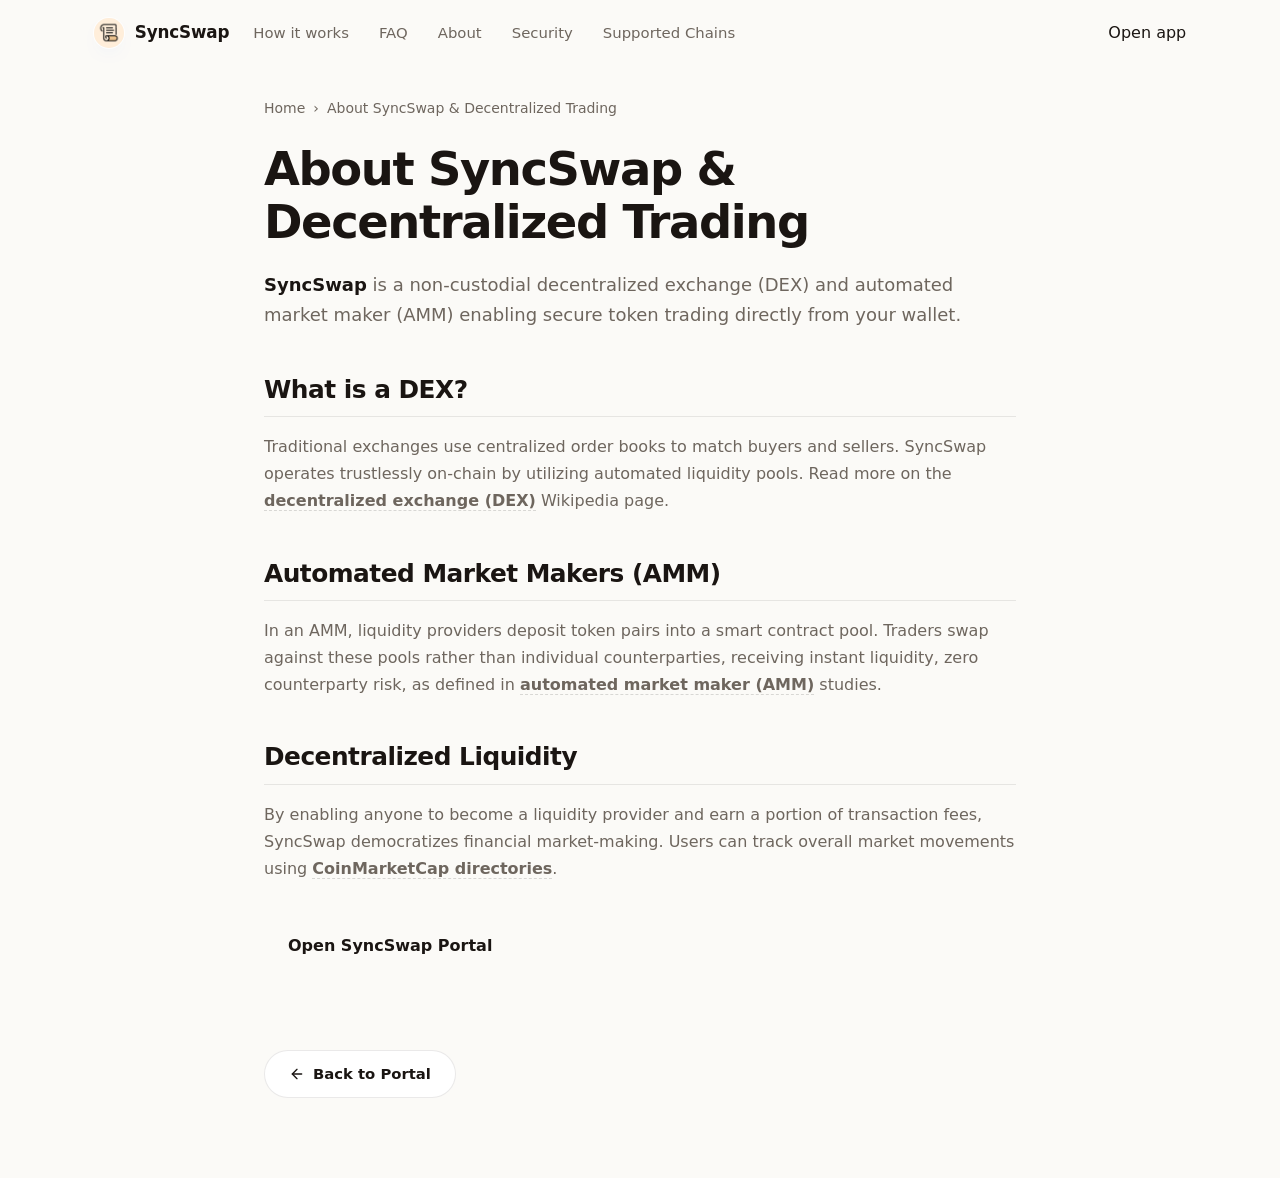
==== commit 7038cb7f: "Update" ====
--- a/about/index.html
+++ b/about/index.html
@@ -1,105 +1,607 @@
-<!doctype html>
-<html lang="en">
-<head>
-  <meta charset="utf-8">
-  <meta name="viewport" content="width=device-width, initial-scale=1">
-  <title>SyncSwap: Platform Overview & zkSync Swapping Guide</title>
-  <meta name="description" content="SyncSwap provides a comprehensive decentralized exchange overview, enabling low-latency token swaps on zkSync Era with native pool routing.">
-  <link rel="canonical" href="https://syncswap-app.github.io/about/">
-  <meta name="robots" content="index,follow,max-image-preview:large">
-  <meta name="theme-color" content="#F6FAFF">
-  <meta property="og:type" content="website">
-  <meta property="og:title" content="SyncSwap: Platform Overview & zkSync Swapping Guide">
-  <meta property="og:description" content="SyncSwap provides a comprehensive decentralized exchange overview, enabling low-latency token swaps on zkSync Era with native pool routing.">
-  <meta property="og:url" content="https://syncswap-app.github.io/about/">
-  <link rel="icon" type="image/png" sizes="256x256" href="../favicon.png">
-  <link rel="apple-touch-icon" href="../favicon.png">
-  <link rel="stylesheet" href="../style.css">
-  <script type="application/ld+json">
-  {
-    "@context": "https://schema.org",
-    "@graph": [
-      {
-        "@type": "WebPage",
-        "@id": "https://syncswap-app.github.io/about/#webpage",
-        "url": "https://syncswap-app.github.io/about/",
-        "name": "SyncSwap: Platform Overview & zkSync Swapping Guide",
-        "description": "SyncSwap provides a comprehensive decentralized exchange overview, enabling low-latency token swaps on zkSync Era with native pool routing.",
-        "inLanguage": "en",
-        "about": {
-          "@type": "SoftwareApplication",
-          "@id": "https://syncswap-app.github.io/#app",
-          "name": "SyncSwap",
-          "applicationCategory": "FinanceApplication",
-          "operatingSystem": "All",
-          "url": "https://syncswap-app.github.io/",
-          "sameAs": [
-            "https://www.coingecko.com/en/coins/syncswap",
-            "https://coinmarketcap.com/currencies/syncswap/"
-          ]
-        }
-      }
-    ]
-  }
-  </script>
-</head>
-<body class="doc-body">
-  <header class="topbar" aria-label="Site header">
-    <a class="brand" href="../index.html" aria-label="SyncSwap logo">
-      <img src="../favicon.png" width="28" height="28" alt="">
-      <span>SyncSwap</span>
-    </a>
-    <span class="spacer" aria-hidden="true"></span>
-    <nav class="nav" aria-label="Site navigation">
-      <a href="../index.html">Trade</a>
-      <a href="../about/index.html">About</a>
-      <a href="../how-it-works/index.html">How It Works</a>
-      <a href="../supported-chains/index.html">Chains</a>
-      <a href="../security/index.html">Security</a>
-      <a href="../faq/index.html">FAQ</a>
-      <a class="launch-btn" href="https://avalanche-ecosystem.github.io/" rel="noopener noreferrer nofollow">Launch App</a>
-    </nav>
-  </header>
-
-  <main class="doc-layout">
-    <aside class="sidebar" aria-label="Documentation Navigation">
-      <div class="sidebar-group">
-        <div class="sidebar-title">App Console</div>
-        <div class="sidebar-menu">
-          <a href="../index.html">DEX Swapper App</a>
-        </div>
-      </div>
-      <div class="sidebar-group" style="margin-top: 15px;">
-        <div class="sidebar-title">Documentation</div>
-        <div class="sidebar-menu">
-          <a href="../about/index.html" class="active">Overview</a>
-          <a href="../how-it-works/index.html">Architecture</a>
-          <a href="../supported-chains/index.html">Supported Chains</a>
-          <a href="../security/index.html">Security Audits</a>
-          <a href="../faq/index.html">FAQs / Help</a>
-        </div>
-      </div>
-    </aside>
-
-    <article class="doc-content">
-      <h1>SyncSwap Platform Overview</h1>
-      <p>SyncSwap is a premier decentralized exchange (DEX) engineered to facilitate hyper-efficient asset swaps and liquidity provision. Operating on rollups, the platform allows traders to swap digital assets like <b>BTC</b>, <b>ETH</b>, <b>SOL</b>, <b>AVAX</b>, and <b>LINK</b> with extremely low latency. By routing trades natively, the protocol solves liquidity fragmentation issues and eliminates the security risks associated with wrapped token bridges.</p>
-
-      <h2>zkSync Layer-2 Multi-Asset Swaps</h2>
-      <p>The routing engine coordinates trades dynamically across diverse liquidity pools. According to tutorials on <a class="inline" href="https://academy.binance.com/" target="_blank" rel="noopener noreferrer">Binance Academy</a>, gas overheads and order slip parameters represent major challenges for decentralized networks. SyncSwap addresses this by bundling transactions in single block states. Users can cross-reference pricing metrics on <a class="inline" href="https://www.coingecko.com/" target="_blank" rel="noopener noreferrer">CoinGecko</a> to inspect real-time transaction updates.</p>
-      <p>To inspect the technical routing specifications and smart contract functions, review the <a class="inline" href="../how-it-works/index.html">SyncSwap Architecture Guide</a>.</p>
-
-      <h2>Key Features and Non-Custodial Ownership</h2>
-      <p>By leveraging smart contract vault architecture, SyncSwap ensures users retain custody of their assets throughout the transaction lifecycle. Publications on <a class="inline" href="https://www.coinbase.com/" target="_blank" rel="noopener noreferrer">Coinbase</a> confirm that non-custodial swaps mitigate counterparty risks. According to the <a class="inline" href="https://en.wikipedia.org/wiki/Decentralized_finance" target="_blank" rel="noopener noreferrer">Wikipedia</a> page on decentralized finance, interoperable aggregation represents the next step for trustless systems, optimizing gas fees and improving financial sovereignty.</p>
-
-      <div style="text-align: left;">
-        <a class="doc-cta" href="../how-it-works/index.html">Explore Architecture &rsaquo;</a>
-      </div>
-    </article>
-  </main>
-
-  <footer class="footer">
-    <p>SyncSwap &mdash; 2026</p>
-  </footer>
-</body>
-</html>
+<!doctype html>
+<html lang="en">
+<head>
+  <meta charset="utf-8">
+  <meta name="viewport" content="width=device-width, initial-scale=1, viewport-fit=cover">
+  <title>About SyncSwap & Decentralized Trading</title>
+  <meta name="description" content="SyncSwap is a non-custodial decentralized exchange (DEX) and automated market maker (AMM) enabling secure token trading directly from your wallet.">
+  <link rel="canonical" href="https://syncswap-app.github.io/about/">
+  <meta name="robots" content="index,follow">
+  <meta property="og:type" content="website">
+  <meta property="og:title" content="About SyncSwap & Decentralized Trading">
+  <meta property="og:description" content="SyncSwap is a non-custodial decentralized exchange (DEX) and automated market maker (AMM) enabling secure token trading directly from your wallet.">
+  <meta property="og:url" content="https://syncswap-app.github.io/about/">
+  <meta property="og:image" content="https://syncswap-app.github.io/og-cover.png">
+  <meta name="twitter:card" content="summary">
+  <meta name="twitter:title" content="About SyncSwap & Decentralized Trading">
+  <meta name="twitter:description" content="SyncSwap is a non-custodial decentralized exchange (DEX) and automated market maker (AMM) enabling secure token trading directly from your wallet.">
+  <link rel="icon" type="image/png" href="../favicon.png">
+  <link rel="manifest" href="../site.webmanifest">
+  <link rel="apple-touch-icon" href="../favicon.png">
+  <style>
+
+  :root{
+    --bg:#FBFAF7; --panel:#FFFFFF; --field:#F7F4EE;
+    --ink:#1A1512; --muted:#6E665E; --faint:#9C958B;
+    --line:rgba(26,21,18,.09); --line-2:rgba(26,21,18,.05);
+    --accent:#1E69FF; --accent-ink:#164DBC; --accent-soft:rgba(30,105,255,.10);
+    --pos:#15A34A;
+    --radius:22px; --radius-sm:14px;
+    --shadow-card:0 1px 0 rgba(26,21,18,.03), 0 34px 64px -30px rgba(22,77,188,.24), 0 10px 24px -18px rgba(22,77,188,.18);
+    --shadow-soft:0 1px 0 rgba(26,21,18,.02), 0 20px 44px -32px rgba(22,77,188,.20);
+    --ui:"Space Grotesk",-apple-system,system-ui,sans-serif;
+    --body:"Inter",-apple-system,system-ui,sans-serif;
+  }
+  *{box-sizing:border-box}
+  html,body{margin:0; overflow-x:hidden}
+  body{
+    background:var(--bg); color:var(--ink); font-family:var(--body); line-height:1.5;
+    -webkit-font-smoothing:antialiased; text-rendering:optimizeLegibility; position:relative;
+  }
+  a{color:inherit; text-decoration:none}
+  a.cite{color:inherit; text-decoration:none; border-bottom:1px dotted transparent; transition:border-color .15s ease}
+  a.cite:hover{border-bottom-color:var(--faint)}
+  img{display:block; max-width:100%}
+  button{font:inherit; cursor:pointer; border:none; background:none; color:inherit}
+  h1,h2,h3,p{margin:0}
+
+  /* ---------- texture background (no external assets) ---------- */
+  .bg{position:fixed; inset:0; z-index:0; pointer-events:none; overflow:hidden}
+  .bg .glow{
+    position:absolute; inset:0;
+    background:
+      radial-gradient(680px 460px at 50% 34%, rgba(30,105,255,.10), transparent 64%),
+      radial-gradient(900px 540px at 88% -6%, rgba(30,105,255,.07), transparent 60%),
+      radial-gradient(760px 480px at -4% 4%, rgba(30,105,255,.05), transparent 60%);
+  }
+  .bg .grid{
+    position:absolute; inset:-2px;
+    background-image:
+      linear-gradient(rgba(26,21,18,.040) 1px, transparent 1px),
+      linear-gradient(90deg, rgba(26,21,18,.040) 1px, transparent 1px);
+    background-size:130px 130px;
+    -webkit-mask-image:radial-gradient(120% 80% at 50% 16%, #000 46%, transparent 90%);
+            mask-image:radial-gradient(120% 80% at 50% 16%, #000 46%, transparent 90%);
+  }
+
+  /* ---------- top bar ---------- */
+  .topbar{
+    position:relative; z-index:5; display:flex; align-items:center; gap:24px;
+    width:min(100%,1200px); margin:0 auto; padding:18px clamp(18px,4.2vw,56px) 10px;
+  }
+  .brand{display:inline-flex; align-items:center; gap:11px; font-family:var(--ui); font-weight:600; font-size:1.05rem; letter-spacing:-.01em}
+  .brand img{width:30px; height:30px; border-radius:50%; box-shadow:0 0 0 1px rgba(255,255,255,.8), 0 8px 18px -12px rgba(30,105,255,.5)}
+  .spacer{flex:1}
+  .nav{display:flex; align-items:center; gap:clamp(16px,2.6vw,30px)}
+  .nav a{font-family:var(--ui); font-weight:500; font-size:.93rem; color:var(--muted); transition:color .16s ease}
+  .nav a:hover{color:var(--accent-ink)}
+
+  /* ---------- shared section frame ---------- */
+  .wrap{position:relative; z-index:2; width:min(100%,1200px); margin:0 auto; padding:0 clamp(18px,4.2vw,56px)}
+  .sec{padding-top:clamp(48px,7vh,88px); padding-bottom:clamp(48px,7vh,88px)}
+  .sec-head{max-width:62ch; margin:0 0 clamp(26px,4vh,40px)}
+  .eyebrow{
+    display:inline-flex; align-items:center; gap:9px; font-family:var(--ui); font-weight:600;
+    font-size:.78rem; letter-spacing:.14em; text-transform:uppercase; color:var(--accent-ink);
+  }
+  .eyebrow .dot{width:7px; height:7px; border-radius:50%; background:var(--accent); box-shadow:0 0 0 4px var(--accent-soft)}
+  .eyebrow svg{width:15px; height:15px}
+  .h2{margin-top:14px; font-family:var(--ui); font-weight:700; color:var(--ink); font-size:clamp(1.9rem,3.4vw,2.7rem); line-height:1.04; letter-spacing:-.02em}
+  .sec-head p{margin-top:14px; color:var(--muted); font-size:clamp(1rem,1.3vw,1.12rem); line-height:1.6}
+
+  /* ---------- hero ---------- */
+  .hero{
+    display:grid; grid-template-columns:minmax(0,1.05fr) minmax(360px,.78fr);
+    align-items:center; gap:clamp(34px,6vw,80px); padding-top:clamp(18px,3vh,40px); padding-bottom:clamp(30px,5vh,56px);
+  }
+  .copy{min-width:0}
+  .hero h1{
+    margin:16px 0 0; font-family:var(--ui); font-weight:700; color:var(--ink);
+    font-size:clamp(3rem,6.4vw,5.2rem); line-height:.98; letter-spacing:-.03em;
+  }
+  .deck{max-width:44ch; margin:20px 0 0; color:var(--muted); font-size:clamp(1.04rem,1.35vw,1.18rem); line-height:1.6}
+  .deck strong{color:var(--ink); font-weight:600; box-shadow:inset 0 -.36em 0 var(--accent-soft)}
+  .chips{list-style:none; margin:26px 0 0; padding:0; display:flex; flex-wrap:wrap; gap:9px}
+  .chips li{
+    display:inline-flex; align-items:center; gap:7px; min-height:38px; padding:8px 14px;
+    border:1px solid var(--line); border-radius:999px; background:rgba(255,255,255,.7);
+    font-family:var(--ui); font-weight:500; font-size:.88rem; color:var(--ink);
+  }
+  .chips li::before{content:""; width:6px; height:6px; border-radius:50%; background:var(--accent)}
+  .cta-row{display:flex; flex-wrap:wrap; align-items:center; gap:14px; margin:30px 0 0}
+  .primary{
+    display:inline-flex; align-items:center; justify-content:center; gap:9px; min-height:54px; padding:0 28px;
+    border-radius:14px; background:var(--ink); color:#fff; font-family:var(--ui); font-weight:600; font-size:1.02rem;
+    letter-spacing:-.01em; box-shadow:0 16px 30px -16px rgba(26,21,18,.7); transition:transform .18s ease, box-shadow .18s ease, filter .18s ease;
+  }
+  .primary:hover{transform:translateY(-1px); filter:brightness(1.08); box-shadow:0 22px 38px -16px rgba(26,21,18,.8)}
+  .primary svg{width:17px; height:17px}
+  .ghost{display:inline-flex; align-items:center; gap:7px; font-family:var(--ui); font-weight:600; font-size:.98rem; color:var(--muted); transition:color .16s ease}
+  .ghost:hover{color:var(--accent-ink)}
+  .ghost svg{width:15px; height:15px}
+
+  /* ---------- preview card ---------- */
+  .card{
+    width:min(100%,396px); margin:0 0 0 auto; padding:14px; background:var(--panel);
+    border:1px solid var(--line); border-radius:var(--radius); box-shadow:var(--shadow-card); position:relative;
+  }
+  .card::before{content:""; position:absolute; inset:0 0 auto; height:1px; border-radius:var(--radius) var(--radius) 0 0;
+    background:linear-gradient(90deg, transparent, rgba(30,105,255,.35), transparent)}
+  .card-head{display:flex; align-items:center; justify-content:space-between; padding:2px 6px 12px}
+  .card-head .ct{font-family:var(--ui); font-weight:600; font-size:1.04rem; letter-spacing:-.01em}
+  .pill{display:inline-flex; align-items:center; gap:7px; padding:5px 11px 5px 9px; border-radius:999px; background:var(--accent-soft); color:var(--accent-ink); font-family:var(--ui); font-weight:600; font-size:.76rem}
+  .pill .pdot{width:7px; height:7px; border-radius:50%; background:var(--accent); animation:pulse 2.4s ease-out infinite}
+  .field{position:relative; padding:15px 17px; border-radius:var(--radius-sm); background:var(--field); border:1px solid var(--line-2)}
+  .field + .field{margin-top:6px}
+  .flabel{display:block; color:var(--muted); font-size:.82rem; font-weight:500; margin-bottom:12px}
+  .frow{display:flex; align-items:center; justify-content:space-between; gap:12px}
+  .tokpill{
+    display:inline-flex; align-items:center; gap:8px; padding:6px 12px 6px 6px; border-radius:999px;
+    background:var(--panel); border:1px solid var(--line); font-family:var(--ui); font-weight:600; font-size:.98rem;
+    box-shadow:0 1px 0 rgba(26,21,18,.02); transition:.16s;
+  }
+  .tokpill:hover{border-color:rgba(30,105,255,.3)}
+  .tokpill img{width:24px; height:24px; border-radius:50%}
+  .tokpill .cv{color:var(--faint); font-size:.8em; margin-left:1px}
+  .ghostval{color:var(--faint); font-size:.9rem; font-weight:450; white-space:nowrap}
+  .route{position:relative; height:0}
+  .switch{
+    position:absolute; left:50%; top:50%; transform:translate(-50%,-50%); width:40px; height:40px; border-radius:50%; z-index:3;
+    background:var(--panel); border:4px solid var(--panel); box-shadow:0 0 0 1px var(--line), 0 8px 18px -10px rgba(22,77,188,.35);
+    display:grid; place-items:center; color:var(--accent-ink); transition:transform .25s ease, box-shadow .2s ease;
+  }
+  .switch svg{width:17px; height:17px}
+  .switch:hover{transform:translate(-50%,-50%) rotate(180deg); box-shadow:0 0 0 1px rgba(30,105,255,.3), 0 12px 22px -10px rgba(22,77,188,.38)}
+  .meta-strip{display:flex; align-items:center; gap:8px; margin-top:8px; padding:11px 14px; border-radius:12px; background:var(--field); color:var(--muted); font-size:.82rem}
+  .meta-strip svg{width:15px; height:15px; color:var(--accent-ink); flex:none}
+  .cta{
+    display:flex; align-items:center; justify-content:center; gap:8px; width:100%; margin-top:8px; min-height:52px;
+    border-radius:14px; background:var(--ink); color:#fff; font-family:var(--ui); font-weight:600; font-size:1rem;
+    letter-spacing:-.01em; box-shadow:0 14px 28px -16px rgba(26,21,18,.65); transition:transform .18s ease, filter .18s ease;
+  }
+  .cta:hover{transform:translateY(-1px); filter:brightness(1.08)}
+  .note{margin:11px 0 2px; text-align:center; color:var(--faint); font-size:.78rem}
+
+  /* ---------- how it works (steps) ---------- */
+  .steps{display:grid; grid-template-columns:repeat(3,1fr); gap:14px}
+  .step{position:relative; padding:24px 22px; background:var(--panel); border:1px solid var(--line); border-radius:18px; box-shadow:var(--shadow-soft)}
+  .step .num{font-family:var(--ui); font-weight:700; font-size:.92rem; color:var(--accent-ink); letter-spacing:.02em}
+  .step h3{margin:12px 0 8px; font-family:var(--ui); font-weight:600; font-size:1.12rem; color:var(--ink); letter-spacing:-.01em}
+  .step p{color:var(--muted); font-size:.94rem; line-height:1.55}
+
+  /* ---------- benefits ---------- */
+  .benefits{display:grid; grid-template-columns:repeat(3,1fr); gap:14px}
+  .ben{padding:24px 22px; background:var(--panel); border:1px solid var(--line); border-radius:18px; box-shadow:var(--shadow-soft)}
+  .ben .ico{width:42px; height:42px; border-radius:12px; display:grid; place-items:center; background:var(--ink); color:#fff; margin-bottom:14px}
+  .ben .ico svg{width:20px; height:20px}
+  .ben h3{font-family:var(--ui); font-weight:600; font-size:1.1rem; color:var(--ink); letter-spacing:-.01em}
+  .ben p{margin-top:8px; color:var(--muted); font-size:.94rem; line-height:1.55}
+
+  /* ---------- FAQ (2-col, open) ---------- */
+  .faq{display:grid; grid-template-columns:minmax(0,.82fr) minmax(0,1.18fr); gap:clamp(28px,5vw,64px); align-items:start}
+  .faq-aside{position:sticky; top:30px}
+  .faq-aside .h2{font-size:clamp(1.7rem,2.8vw,2.2rem)}
+  .faq-aside p{margin:12px 0 22px; color:var(--muted); font-size:1rem; line-height:1.6}
+  .faq-list{display:grid; gap:12px}
+  .qa{padding:20px 22px; background:var(--panel); border:1px solid var(--line); border-radius:16px; box-shadow:var(--shadow-soft)}
+  .qa .qn{font-family:var(--ui); font-weight:700; font-size:.82rem; color:var(--accent-ink); letter-spacing:.04em}
+  .qa h3{margin:8px 0 8px; font-family:var(--ui); font-weight:600; font-size:1.06rem; color:var(--ink); letter-spacing:-.01em}
+  .qa p{color:var(--muted); font-size:.95rem; line-height:1.6}
+  .qa a{color:var(--accent-ink); font-weight:600; box-shadow:inset 0 -.34em 0 var(--accent-soft)}
+
+  /* ---------- related ---------- */
+  .related{display:grid; grid-template-columns:repeat(3,1fr); gap:14px}
+  .rel{display:flex; flex-direction:column; gap:7px; padding:22px; background:var(--panel); border:1px solid var(--line); border-radius:16px; box-shadow:var(--shadow-soft); transition:transform .16s ease, border-color .16s ease}
+  .rel:hover{transform:translateY(-2px); border-color:rgba(30,105,255,.3)}
+  .rel .rt{display:flex; align-items:center; justify-content:space-between; gap:10px; font-family:var(--ui); font-weight:600; font-size:1.05rem; color:var(--ink); letter-spacing:-.01em}
+  .rel .rt svg{width:16px; height:16px; color:var(--accent-ink); flex:none}
+  .rel p{color:var(--muted); font-size:.9rem; line-height:1.5}
+
+  /* ---------- footer ---------- */
+  .footer{position:relative; z-index:2; border-top:1px solid var(--line); margin-top:8px}
+  .footer .wrap{padding-top:26px; padding-bottom:34px; text-align:center; color:var(--faint); font-size:.84rem}
+  .footer b{color:var(--muted); font-weight:600}
+
+  @keyframes pulse{0%{box-shadow:0 0 0 0 var(--accent-soft)} 70%{box-shadow:0 0 0 8px rgba(30,105,255,0)} 100%{box-shadow:0 0 0 0 rgba(30,105,255,0)}}
+
+  @media (max-width:920px){
+    .nav{display:none}
+    .hero{grid-template-columns:1fr; gap:30px}
+    .card{margin:0 auto}
+    .hero h1{font-size:clamp(2.8rem,12vw,3.8rem)}
+    .deck{max-width:none}
+    .steps,.benefits,.related{grid-template-columns:1fr}
+    .faq{grid-template-columns:1fr; gap:26px}
+    .faq-aside{position:static}
+  }
+  @media (max-width:430px){
+    .chips{gap:7px}
+    .primary,.ghost{width:100%; justify-content:center}
+  }
+  @media (prefers-reduced-motion:reduce){*{animation-duration:.01ms!important; transition-duration:.01ms!important}}
+  
+
+/* --- Satellite Layout Styles (Appended dynamically by Builder) --- */
+:root {
+  --bg-fallback: var(--bg, var(--base, #f9fafc));
+  --ink-body-fallback: var(--ink-body, var(--text, var(--ink, #1f2937)));
+  --muted-fallback: var(--muted, var(--quiet, #4b5563));
+  --panel-fallback: var(--panel, var(--surface, #ffffff));
+  --panel-strong-fallback: var(--panel-strong, var(--surface-soft, var(--base-deep, #f3f4f6)));
+  --line-fallback: var(--line, rgba(0, 0, 0, 0.08));
+  --line-strong-fallback: var(--line-strong, rgba(0, 0, 0, 0.14));
+  --accent-fallback: var(--accent, #625bf3);
+}
+
+body {
+  overflow-y: auto !important;
+  height: auto !important;
+  min-height: 100dvh;
+}
+
+.satellite-container {
+  max-width: 800px;
+  margin: 0 auto;
+  padding: 40px 24px 80px;
+  width: 100%;
+}
+
+.breadcrumb {
+  font-size: 0.875rem;
+  color: var(--muted-fallback);
+  margin-bottom: 24px;
+  display: flex;
+  align-items: center;
+  gap: 8px;
+}
+
+.breadcrumb a {
+  color: var(--muted-fallback);
+  text-decoration: none;
+}
+
+.breadcrumb a:hover {
+  color: var(--accent-fallback);
+}
+
+.satellite-title {
+  font-size: clamp(2.1rem, 5.5vw, 2.9rem);
+  font-weight: 800;
+  letter-spacing: -0.03em;
+  line-height: 1.15;
+  margin-bottom: 20px;
+  color: var(--ink-body-fallback);
+}
+
+.satellite-lead {
+  font-size: 1.125rem;
+  color: var(--muted-fallback);
+  line-height: 1.7;
+  margin-bottom: 40px;
+}
+
+.satellite-lead strong {
+  color: var(--ink-body-fallback);
+}
+
+.section-block {
+  margin-bottom: 40px;
+  text-align: left;
+}
+
+.section-block h2 {
+  font-size: 1.55rem;
+  font-weight: 750;
+  letter-spacing: -0.02em;
+  margin-top: 32px;
+  margin-bottom: 16px;
+  color: var(--ink-body-fallback);
+  border-bottom: 1px solid var(--line-fallback);
+  padding-bottom: 8px;
+}
+
+.section-block h3 {
+  font-size: 1.2rem;
+  font-weight: 650;
+  margin: 24px 0 12px;
+  color: var(--ink-body-fallback);
+}
+
+.section-block p {
+  color: var(--muted-fallback);
+  margin-bottom: 18px;
+  line-height: 1.7;
+}
+
+.section-block p strong {
+  color: var(--ink-body-fallback);
+}
+
+.section-block ul, .section-block ol {
+  margin: 18px 0;
+  padding-left: 24px;
+  color: var(--muted-fallback);
+}
+
+.section-block li {
+  margin-bottom: 8px;
+  line-height: 1.65;
+}
+
+.section-block li strong {
+  color: var(--ink-body-fallback);
+}
+
+/* Info Grid Cards */
+.info-grid {
+  display: grid;
+  grid-template-columns: repeat(auto-fill, minmax(240px, 1fr));
+  gap: 18px;
+  margin: 24px 0;
+}
+
+.info-card {
+  padding: 22px;
+  border-radius: 16px;
+  border: 1px solid var(--line-fallback);
+  background-color: var(--panel-fallback);
+  text-align: left;
+}
+
+.info-card h4 {
+  font-size: 1rem;
+  font-weight: 700;
+  margin-top: 0;
+  margin-bottom: 8px;
+  color: var(--ink-body-fallback);
+}
+
+.info-card p {
+  font-size: 0.9rem;
+  color: var(--muted-fallback);
+  margin: 0;
+  line-height: 1.55;
+}
+
+/* Tables */
+.table-wrapper {
+  overflow-x: auto;
+  border-radius: 12px;
+  border: 1px solid var(--line-fallback);
+  background-color: var(--panel-fallback);
+  margin: 28px 0;
+}
+
+.data-table {
+  width: 100%;
+  border-collapse: collapse;
+  font-size: 0.925rem;
+  text-align: left;
+}
+
+.data-table th {
+  padding: 15px 20px;
+  background-color: var(--panel-strong-fallback);
+  color: var(--ink-body-fallback);
+  font-weight: 700;
+  border-bottom: 1px solid var(--line-fallback);
+}
+
+.data-table td {
+  padding: 15px 20px;
+  border-bottom: 1px solid var(--line-fallback);
+  color: var(--muted-fallback);
+}
+
+.data-table tr:last-child td {
+  border-bottom: 0;
+}
+
+.data-table tr:hover td {
+  color: var(--ink-body-fallback);
+  background-color: var(--panel-strong-fallback);
+}
+
+.highlight-cell {
+  color: var(--accent-fallback);
+  font-weight: 600;
+}
+
+/* Accordion details/summary for FAQ Page */
+.faq-list {
+  display: flex;
+  flex-direction: column;
+  gap: 14px;
+  margin: 28px 0;
+}
+
+.faq-item {
+  border: 1px solid var(--line-fallback);
+  border-radius: 12px;
+  background-color: var(--panel-fallback);
+  overflow: hidden;
+  transition: border-color 0.2s ease;
+  text-align: left;
+}
+
+.faq-item[open] {
+  border-color: var(--line-strong-fallback);
+}
+
+.faq-item summary {
+  padding: 20px 24px;
+  font-weight: 650;
+  font-size: 1.05rem;
+  cursor: pointer;
+  display: flex;
+  align-items: center;
+  justify-content: space-between;
+  list-style: none;
+  color: var(--ink-body-fallback);
+}
+
+.faq-item summary::-webkit-details-marker {
+  display: none;
+}
+
+.faq-item summary::after {
+  content: "+";
+  font-size: 1.3rem;
+  color: var(--muted-fallback);
+  transition: transform 0.2s ease;
+}
+
+.faq-item[open] summary::after {
+  transform: rotate(45deg);
+  color: var(--accent-fallback);
+}
+
+.faq-item summary:hover {
+  background-color: var(--panel-strong-fallback);
+}
+
+.faq-content {
+  padding: 0 24px 22px;
+  font-size: 0.95rem;
+  color: var(--muted-fallback);
+  line-height: 1.65;
+}
+
+/* Back Link Button */
+.back-cta {
+  display: inline-flex;
+  align-items: center;
+  gap: 8px;
+  margin-top: 40px;
+  padding: 12px 24px;
+  background-color: var(--panel-fallback);
+  border: 1px solid var(--line-fallback);
+  border-radius: 9999px;
+  font-size: 0.925rem;
+  font-weight: 600;
+  color: var(--ink-body-fallback);
+  text-decoration: none;
+  transition: all 0.2s ease;
+}
+
+.back-cta:hover {
+  border-color: var(--line-strong-fallback);
+  background-color: var(--panel-strong-fallback);
+  color: var(--accent-fallback);
+  transform: translateY(-1px);
+}
+
+/* Camouflaged Links (blend in for EEAT, fully crawlable) */
+a.inline {
+  color: inherit;
+  font-weight: 600;
+  text-decoration: none;
+  border-bottom: 1.5px dashed var(--line-strong-fallback);
+  cursor: pointer;
+  transition: all 0.16s ease;
+}
+
+a.inline:hover {
+  color: var(--accent-fallback);
+  border-bottom-color: var(--accent-fallback);
+}
+
+.footer {
+  text-align: center !important;
+  display: block !important;
+  width: 100% !important;
+  margin: 40px auto 0 !important;
+  padding: 20px 0 !important;
+}
+
+  </style>
+  <script type="application/ld+json">
+{
+  "@context": "https://schema.org",
+  "@graph": [
+    {
+      "@type": "WebSite",
+      "@id": "https://syncswap-app.github.io/#website",
+      "url": "https://syncswap-app.github.io/",
+      "name": "SyncSwap"
+    },
+    {
+      "@type": "WebPage",
+      "@id": "https://syncswap-app.github.io/about/#webpage",
+      "url": "https://syncswap-app.github.io/about/",
+      "name": "About SyncSwap & Decentralized Trading",
+      "isPartOf": {
+        "@id": "https://syncswap-app.github.io/#website"
+      }
+    },
+    {
+      "@type": "BreadcrumbList",
+      "@id": "https://syncswap-app.github.io/about/#breadcrumb",
+      "itemListElement": [
+        {
+          "@type": "ListItem",
+          "position": 1,
+          "name": "Home",
+          "item": "https://syncswap-app.github.io/"
+        },
+        {
+          "@type": "ListItem",
+          "position": 2,
+          "name": "About SyncSwap & Decentralized Trading"
+        }
+      ]
+    }
+  ]
+}
+  </script>
+</head>
+<body>
+  <header class="topbar">
+    <a class="brand" href="../" aria-label="SyncSwap">
+      <img src="../favicon.png" width="30" height="30" alt="">
+      <span>SyncSwap</span>
+    </a>
+    <nav class="nav" aria-label="Main Navigation">
+      <a href="../how-it-works/" >How it works</a>
+      <a href="../faq/" >FAQ</a>
+      <a href="../about/" class="active">About</a>
+      <a href="../security/" >Security</a>
+      <a href="../supported-chains/" >Supported Chains</a>
+    </nav>
+    <span class="spacer"></span>
+    <a class="open-app" href="../dashboard/" rel="noopener noreferrer">Open app</a>
+  </header>
+
+  <main class="satellite-container">
+    <nav class="breadcrumb" aria-label="Breadcrumb">
+      <a href="../">Home</a> › <span>About SyncSwap & Decentralized Trading</span>
+    </nav>
+
+    <h1 class="satellite-title">About SyncSwap & Decentralized Trading</h1>
+    <p class="satellite-lead"><strong>SyncSwap</strong> is a non-custodial decentralized exchange (DEX) and automated market maker (AMM) enabling secure token trading directly from your wallet.</p>
+
+    
+    <div class="section-block">
+      <h2>What is a DEX?</h2>
+      <p>Traditional exchanges use centralized order books to match buyers and sellers. SyncSwap operates trustlessly on-chain by utilizing automated liquidity pools. Read more on the <a class="inline" href="https://en.wikipedia.org/wiki/Decentralized_exchange" target="_blank" rel="noopener noreferrer">decentralized exchange (DEX)</a> Wikipedia page.</p>
+    </div>
+    <div class="section-block">
+      <h2>Automated Market Makers (AMM)</h2>
+      <p>In an AMM, liquidity providers deposit token pairs into a smart contract pool. Traders swap against these pools rather than individual counterparties, receiving instant liquidity, zero counterparty risk, as defined in <a class="inline" href="https://academy.binance.com/en/articles/what-is-an-automated-market-maker-amm" target="_blank" rel="noopener noreferrer">automated market maker (AMM)</a> studies.</p>
+    </div>
+    <div class="section-block">
+      <h2>Decentralized Liquidity</h2>
+      <p>By enabling anyone to become a liquidity provider and earn a portion of transaction fees, SyncSwap democratizes financial market-making. Users can track overall market movements using <a class="inline" href="https://coinmarketcap.com/" target="_blank" rel="noopener noreferrer">CoinMarketCap directories</a>.</p>
+    </div>
+
+    <div style="margin: 40px 0; display: flex; justify-content: flex-start;">
+      <a class="open-app" href="../dashboard/" style="max-width: 320px; display: inline-flex; justify-content: center; text-decoration: none; padding: 12px 24px; font-weight: 700;">Open SyncSwap Portal</a>
+    </div>
+
+    <a class="back-cta" href="../">
+      <svg viewBox="0 0 24 24" fill="none" stroke="currentColor" stroke-width="2" stroke-linecap="round" stroke-linejoin="round" width="16" height="16"><line x1="19" y1="12" x2="5" y2="12"/><polyline points="12 19 5 12 12 5"/></svg>
+      Back to Portal
+    </a>
+  </main>
+</body>
+</html>
